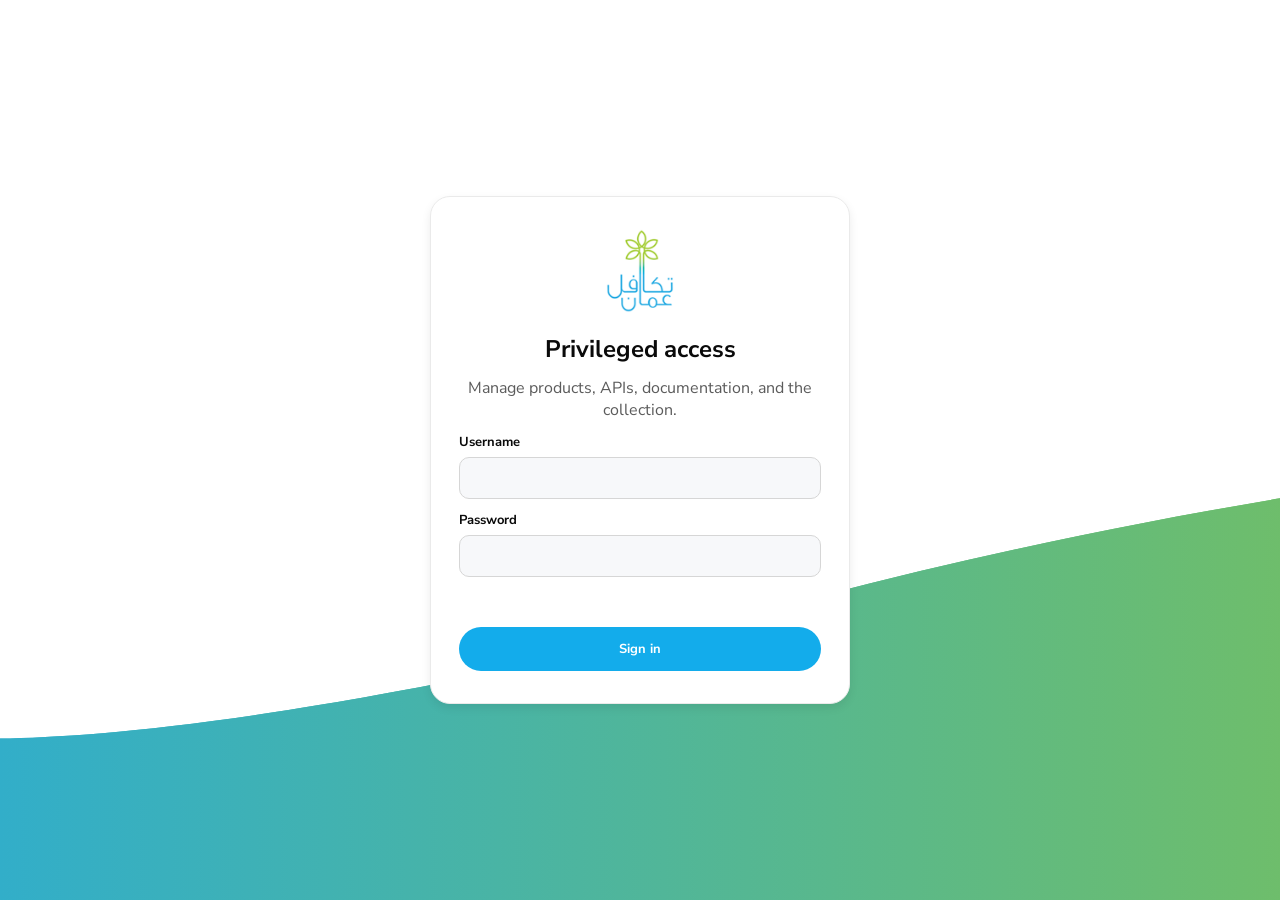
==== admin.html @ 33947001 "update" ====
<!DOCTYPE html>
<html lang="en">
<head>
    <meta charset="UTF-8">
    <meta name="viewport" content="width=device-width, initial-scale=1.0">
    <title>Takaful Oman — API Admin</title>
    <link rel="icon" href="images/favicon.ico" type="image/x-icon">
    <link rel="shortcut icon" href="images/favicon.ico" type="image/x-icon">
    <link rel="stylesheet" href="styles.css?v=mobile-nav">
    <link rel="stylesheet" href="admin.css?v=mobile-nav">
    <link rel="preconnect" href="https://fonts.googleapis.com">
    <link rel="preconnect" href="https://fonts.gstatic.com" crossorigin>
    <link href="https://fonts.googleapis.com/css2?family=JetBrains+Mono:wght@400;500&family=Nunito+Sans:wght@400;500;600;700;800&display=swap" rel="stylesheet">
</head>
<body>
    <div class="loader-overlay" id="loaderOverlay">
        <div class="loader-cover">
            <div class="loader">
                <img src="images/loader.png" alt="Takaful Oman">
            </div>
        </div>
    </div>

    <div class="wave-bg" aria-hidden="true"></div>

    <div id="loginView" class="login-wrap hidden">
        <form class="login-card" id="loginForm">
            <img src="images/takaful-logo.png" alt="Takaful Oman" class="login-logo">
            <h1>Privileged access</h1>
            <p>Manage products, APIs, documentation, and the collection.</p>
            <label>Username<input type="text" id="loginUser" autocomplete="username" required></label>
            <label>Password<input type="password" id="loginPass" autocomplete="current-password" required></label>
            <p class="form-error" id="loginError"></p>
            <button class="primary-btn" type="submit">Sign in</button>
        </form>
    </div>

    <div id="adminApp" class="app hidden">
        <div class="shell" id="adminShell">
            <aside class="sidebar" id="adminSidebar">
                <div class="sidebar-top">
                    <button class="sidebar-toggle" id="sidebarToggle" type="button" title="Collapse sidebar" aria-label="Collapse sidebar" aria-expanded="true">
                        <svg width="20" height="20" viewBox="0 0 20 20" fill="none" aria-hidden="true">
                            <path d="M3 5h14M3 10h14M3 15h14" stroke="currentColor" stroke-width="1.6" stroke-linecap="round"/>
                        </svg>
                    </button>
                    <a class="admin-brand" href="index.html" title="Open playground">
                        <img src="images/takaful-logo.png" alt="Takaful Oman" class="brand-logo">
                    </a>
                </div>
                <nav class="sidebar-nav" id="adminTree"></nav>
            </aside>
            <div class="admin-main">
                <header class="topbar">
                    <button class="icon-btn menu-toggle" id="menuToggle" type="button" aria-label="Open navigation" aria-expanded="false">
                        <svg width="20" height="20" viewBox="0 0 20 20" fill="none" aria-hidden="true">
                            <path d="M3 5h14M3 10h14M3 15h14" stroke="currentColor" stroke-width="1.6" stroke-linecap="round"/>
                        </svg>
                    </button>
                    <nav class="admin-tabs" id="adminTabs">
                        <button class="tab-btn active" data-view="products" type="button">Products &amp; services</button>
                        <button class="tab-btn" data-view="collection" type="button">Collections</button>
                    </nav>
                    <div class="topbar-actions">
                        <button class="ghost-btn" id="adminEnvBtn" type="button" title="Environment variables">
                            Environment
                            <span class="env-dot" id="adminEnvDot"></span>
                        </button>
                        <button class="profile-btn" id="hostSettingsBtn" type="button" title="Host settings">
                            <svg viewBox="0 0 24 24" fill="none" aria-hidden="true">
                                <circle cx="12" cy="12" r="3" stroke="currentColor" stroke-width="1.7"/>
                                <path d="M12 4.5v2.2M12 17.3v2.2M4.9 7.1l1.6 1.6M17.5 15.3l1.6 1.6M3.5 12h2.2M18.3 12h2.2M4.9 16.9l1.6-1.6M17.5 8.7l1.6-1.6" stroke="currentColor" stroke-width="1.7" stroke-linecap="round"/>
                            </svg>
                        </button>
                        <div class="profile-wrap">
                            <button class="profile-btn" id="profileBtn" type="button" title="Account" aria-haspopup="true" aria-expanded="false">
                                <svg viewBox="0 0 24 24" fill="none" aria-hidden="true">
                                    <circle cx="12" cy="8" r="3.2" stroke="currentColor" stroke-width="1.7"/>
                                    <path d="M5.2 19c.9-3.4 3.6-5.2 6.8-5.2s5.9 1.8 6.8 5.2" stroke="currentColor" stroke-width="1.7" stroke-linecap="round"/>
                                </svg>
                            </button>
                            <div class="profile-menu hidden" id="profileMenu">
                                <button type="button" id="changePasswordBtn">Change password</button>
                                <button type="button" id="logoutBtn">Sign out</button>
                            </div>
                        </div>
                    </div>
                </header>
                <main class="workspace" id="workspace"></main>
            </div>
            <div class="sidebar-backdrop" id="adminSidebarBackdrop"></div>
        </div>
    </div>

    <aside class="drawer" id="adminEnvDrawer" aria-hidden="true">
        <div class="drawer-panel">
            <div class="drawer-head drawer-head-close">
                <h2>Environment</h2>
                <button class="icon-btn" id="closeAdminEnvBtn" type="button" aria-label="Close environment">
                    <svg width="18" height="18" viewBox="0 0 18 18" fill="none"><path d="M5 5l8 8M13 5l-8 8" stroke="currentColor" stroke-width="1.6" stroke-linecap="round"/></svg>
                </button>
            </div>
            <div class="drawer-body" id="adminEnvBody"></div>
            <div class="drawer-foot">
                <button class="ghost-btn" id="addAdminEnvBtn" type="button">Add variable</button>
                <button class="primary-btn" id="saveAdminEnvBtn" type="button">Save environment</button>
            </div>
        </div>
    </aside>

    <aside class="drawer" id="hostSettingsDrawer" aria-hidden="true">
        <div class="drawer-panel">
            <div class="drawer-head">
                <div>
                    <h2>Host settings</h2>
                    <p>Main hosts show IP and latency on Overview. Related hosts appear as small name-and-status cards. You can add or remove either.</p>
                </div>
                <button class="icon-btn" id="closeHostSettingsBtn" type="button" aria-label="Close host settings">
                    <svg width="18" height="18" viewBox="0 0 18 18" fill="none"><path d="M5 5l8 8M13 5l-8 8" stroke="currentColor" stroke-width="1.6" stroke-linecap="round"/></svg>
                </button>
            </div>
            <div class="drawer-body" id="hostSettingsBody"></div>
            <div class="drawer-foot">
                <button class="ghost-btn" id="addHostBtn" type="button">Add host</button>
                <button class="ghost-btn" id="addRelatedHostBtn" type="button">Add related host</button>
                <button class="primary-btn" id="saveHostsBtn" type="button">Save hosts</button>
            </div>
        </div>
    </aside>

    <div class="tree-menu-portal hidden" id="treeMenuPortal">
        <button type="button" data-portal-rename>Rename</button>
        <button type="button" class="danger" data-portal-delete>Delete</button>
    </div>

    <div class="confirm-modal hidden" id="confirmModal">
        <div class="confirm-panel">
            <p id="confirmMessage"></p>
            <div class="toolbar">
                <button class="ghost-btn" id="confirmCancel" type="button">Cancel</button>
                <button class="primary-btn" id="confirmOk" type="button">Confirm</button>
            </div>
        </div>
    </div>

    <div class="confirm-modal hidden" id="passwordModal">
        <div class="confirm-panel password-panel">
            <h2>Change password</h2>
            <label>Current password<input id="currentPassword" type="password" autocomplete="current-password"></label>
            <label>New password<input id="newPassword" type="password" autocomplete="new-password"></label>
            <label>Confirm new password<input id="confirmPassword" type="password" autocomplete="new-password"></label>
            <p class="form-error" id="passwordError"></p>
            <div class="toolbar">
                <button class="ghost-btn" id="passwordCancel" type="button">Cancel</button>
                <button class="primary-btn" id="passwordSave" type="button">Save password</button>
            </div>
        </div>
    </div>

    <div class="env-var-pop hidden" id="envVarPopover">
        <div class="env-var-pop-row">
            <input id="envVarPopValue" type="text" autocomplete="off" aria-label="Environment value">
            <button class="primary-btn small" id="envVarPopSave" type="button">Save</button>
        </div>
    </div>

    <script src="handlebars.min.js"></script>
    <script src="json-viewer.js"></script>
    <script src="admin.js?v=mobile-nav"></script>
</body>
</html>
---- styles.css ----
:root {
    --white: #fff;
    --black: #000;
    --color-100: #13aceb;
    --color-200: #8fc637;
    --cyan: #32afc8;
    --teal: #4cb5a1;
    --ink: #0a0a0a;
    --muted: #5b5b5b;
    --line: #eaeaea;
    --line-strong: #d6d6d6;
    --paper: #ffffff;
    --canvas: #f7f8fa;
    --sidebar-bg: #ffffff;
    --get: #13aceb;
    --post: #8fc637;
    --put: #12a4e0;
    --patch: #4cb5a1;
    --delete: #dc3545;
    --ok: #68bb16;
    --danger: #dc3545;
    --sidebar: 320px;
    --topbar: 76px;
    --shadow: 0 4px 10px rgba(0, 0, 0, 0.08);
    --radius: 16px;
    --font: "Nunito Sans", "Neo Sans Pro", system-ui, sans-serif;
    --mono: "JetBrains Mono", ui-monospace, monospace;
}

* { box-sizing: border-box; margin: 0; padding: 0; }

html, body { height: 100%; }

body {
    font-family: var(--font);
    background: #fff;
    color: var(--ink);
    overflow: hidden;
}

button, input, textarea, select { font-family: inherit; }

.wave-bg {
    position: fixed;
    left: 0;
    right: 0;
    bottom: -25px;
    height: 500px;
    background-image: url("images/wave-bg.svg"), url("images/wave-bg.svg");
    background-size: 3966px;
    background-repeat: repeat-x;
    animation: waveSlide 20s linear infinite;
    z-index: 0;
    pointer-events: none;
}

@keyframes waveSlide {
    from { background-position: 3966px bottom; }
    to { background-position: 0 bottom; }
}

@media (prefers-reduced-motion: reduce) {
    .wave-bg { animation: none; }
}

.app {
    position: relative;
    z-index: 1;
    height: 100%;
    display: flex;
    flex-direction: column;
    background: transparent;
}

/* Loader — matches takafuloman.om */
.loader-overlay {
    display: flex;
    justify-content: center;
    align-items: center;
    position: fixed;
    inset: 0;
    width: 100%;
    height: 100%;
    background: var(--white);
    z-index: 9999;
    opacity: 1;
    visibility: visible;
    transition: opacity 0.28s ease, visibility 0.28s ease;
}

.loader-overlay.is-hidden,
.workspace-loader.is-hidden {
    opacity: 0;
    visibility: hidden;
    pointer-events: none;
}

.loader-cover {
    display: flex;
    flex-direction: column;
    align-items: center;
    gap: 12px;
}

.loader {
    position: relative;
    width: 85px;
}

.loader img {
    width: 100%;
    height: auto;
    display: block;
    animation: logoPulse 1.15s ease-in-out infinite;
}

@keyframes logoPulse {
    0%, 100% { transform: scale(1); opacity: 1; }
    50% { transform: scale(1.08); opacity: 0.82; }
}

.workspace-shell {
    position: relative;
    flex: 1;
    min-height: 0;
    display: flex;
    flex-direction: column;
}

.workspace-loader {
    position: absolute;
    inset: 0;
    z-index: 8;
    display: flex;
    justify-content: center;
    align-items: center;
    background: var(--white);
    opacity: 1;
    visibility: visible;
    transition: opacity 0.28s ease, visibility 0.28s ease;
}

/* Top bar — white navbar like the public site */
.topbar {
    height: var(--topbar);
    background: var(--white);
    color: var(--ink);
    display: flex;
    align-items: center;
    gap: 12px;
    padding: 0.5rem 24px;
    flex-shrink: 0;
    z-index: 20;
    box-shadow: var(--shadow);
}

.brand {
    display: flex;
    align-items: center;
    gap: 12px;
    min-width: 210px;
    text-decoration: none;
    color: inherit;
}

.brand-logo {
    height: 58px;
    width: auto;
    object-fit: contain;
}

.brand-copy {
    display: flex;
    flex-direction: column;
    line-height: 1.15;
}

.brand-copy strong {
    font-size: 15px;
    font-weight: 800;
    color: var(--ink);
}

.brand-copy span {
    font-size: 11px;
    color: var(--color-100);
    letter-spacing: 0.06em;
    text-transform: uppercase;
    font-weight: 700;
}

.topbar-search {
    flex: 1;
    max-width: 520px;
    position: relative;
}

.topbar-search svg {
    position: absolute;
    left: 14px;
    top: 50%;
    transform: translateY(-50%);
    color: var(--muted);
    pointer-events: none;
}

.topbar-search input {
    width: 100%;
    height: 42px;
    border: 1px solid var(--line-strong);
    background: var(--canvas);
    color: var(--ink);
    border-radius: 50px;
    padding: 0 16px 0 40px;
    font-size: 14px;
    outline: none;
}

.topbar-search input::placeholder { color: #848484; }

.topbar-search input:focus {
    border-color: var(--color-100);
    background: var(--white);
    box-shadow: 0 0 0 3px rgba(19, 172, 235, 0.16);
}

.topbar-actions {
    display: flex;
    align-items: center;
    gap: 8px;
    margin-left: auto;
}

.admin-tabs {
    flex: 1;
    display: flex;
    justify-content: center;
    gap: 6px;
    background: var(--canvas);
    padding: 4px;
    border-radius: 50px;
    max-width: 720px;
    margin: 0 auto;
    overflow-x: auto;
}

.admin-tabs .tab-btn,
.admin-tabs .tab-btn {
    height: 36px;
    padding: 0 16px;
    white-space: nowrap;
    border: 0;
}

.admin-tabs .tab-btn.active,
.admin-tabs .tab-btn.active {
    background: var(--white);
    color: var(--ink);
    box-shadow: var(--shadow);
}

.shell.no-tree .sidebar { display: none; }

.menu-toggle { display: none; }

.icon-btn {
    background: transparent;
    border: 0;
    color: inherit;
    width: 36px;
    height: 36px;
    border-radius: 50%;
    cursor: pointer;
    display: inline-flex;
    align-items: center;
    justify-content: center;
}

.icon-btn:hover { background: var(--line); }

.ghost-btn, .primary-btn, .send-btn, .try-chip, .tab-btn { cursor: pointer; }

.ghost-btn {
    display: inline-flex;
    align-items: center;
    gap: 8px;
    height: 40px;
    padding: 0 18px;
    border-radius: 50px;
    border: 1px solid var(--ink);
    background: var(--white);
    color: var(--ink);
    font-size: 13px;
    font-weight: 700;
}

.ghost-btn:hover {
    background: var(--ink);
    color: var(--white);
}

.ghost-btn.small,
.primary-btn.small {
    height: 32px;
    padding: 0 10px;
    font-size: 12px;
}

.env-dot {
    width: 8px;
    height: 8px;
    border-radius: 50%;
    background: #c1c1c1;
}

.env-dot.ready { background: var(--color-200); box-shadow: 0 0 0 3px rgba(143, 198, 55, 0.25); }

.primary-btn, .send-btn, .try-chip {
    height: 40px;
    padding: 0 18px;
    border: 0;
    border-radius: 50px;
    background: var(--color-100);
    color: var(--white);
    font-weight: 700;
    font-size: 13px;
}

.primary-btn:hover, .send-btn:hover, .try-chip:hover { background: var(--color-200); }

.primary-btn:disabled, .send-btn:disabled {
    opacity: 0.55;
    cursor: not-allowed;
}

/* Shell */
.shell {
    flex: 1;
    display: flex;
    min-height: 0;
}

.sidebar {
    width: var(--sidebar);
    background: var(--sidebar-bg);
    color: var(--ink);
    overflow: hidden;
    flex-shrink: 0;
    border-right: 1px solid var(--line);
    display: flex;
    flex-direction: column;
    position: relative;
    z-index: 1;
    transition: width 0.2s ease;
}

.sidebar-top {
    position: relative;
    display: flex;
    flex-direction: column;
    align-items: stretch;
    flex-shrink: 0;
}

.sidebar-toggle {
    position: absolute;
    top: 10px;
    right: 8px;
    z-index: 3;
    display: inline-flex;
    align-items: center;
    justify-content: center;
    width: 36px;
    height: 36px;
    margin: 0;
    padding: 0;
    border: 0;
    border-radius: 10px;
    background: transparent;
    color: var(--ink);
    cursor: pointer;
}

.sidebar-toggle:hover {
    background: rgba(19, 172, 235, 0.1);
    color: var(--color-100);
}

.play-brand {
    display: flex;
    align-items: center;
    justify-content: center;
    flex-shrink: 0;
    width: 100%;
    min-width: 0;
    padding: 18px 24px 12px;
    text-decoration: none;
}

.play-brand .brand-logo {
    height: auto;
    width: min(196px, 78%);
    max-height: 88px;
    object-fit: contain;
}

.play-main {
    flex: 1;
    min-width: 0;
    display: flex;
    flex-direction: column;
    min-height: 0;
    position: relative;
    z-index: 2;
}

#playShell.sidebar-collapsed .sidebar {
    width: 56px;
    overflow: hidden;
}

#playShell.sidebar-collapsed .play-brand,
#playShell.sidebar-collapsed .sidebar-nav {
    display: none;
}

#playShell.sidebar-collapsed .sidebar-toggle {
    position: static;
    margin: 12px auto;
}

.sidebar-nav {
    flex: 1;
    min-height: 0;
    overflow: auto;
    padding: 8px 8px 24px;
}

.nav-home {
    width: 100%;
    display: flex;
    align-items: center;
    gap: 10px;
    background: transparent;
    border: 0;
    color: var(--color-100);
    font-weight: 800;
    font-size: 14px;
    padding: 10px 12px;
    border-radius: 12px;
    cursor: pointer;
    margin-bottom: 8px;
}

.nav-home:hover, .nav-home.active {
    background: rgba(19, 172, 235, 0.1);
    color: var(--color-100);
}

.nav-label {
    font-size: 11px;
    letter-spacing: 0.12em;
    text-transform: uppercase;
    color: #848484;
    padding: 10px 12px 6px;
    font-weight: 700;
}

.nav-folder { margin-bottom: 2px; }

.nav-folder-head {
    display: flex;
    align-items: center;
    gap: 6px;
    min-width: 0;
    padding: 8px 6px 8px 2px;
    border-radius: 10px;
    cursor: pointer;
    font-size: 13px;
    font-weight: 650;
    color: var(--ink);
    user-select: none;
}

.nav-folder-head:hover { background: var(--canvas); }

.nav-folder-head .chevron {
    width: 12px;
    height: 12px;
    color: var(--muted);
    transition: transform 0.15s;
    flex-shrink: 0;
}

.nav-folder-head.open .chevron { transform: rotate(90deg); }

button.nav-folder-head {
    width: 100%;
    border: 0;
    background: transparent;
    font: inherit;
    color: inherit;
}

.nav-folder-head span {
    min-width: 0;
    overflow: hidden;
    text-overflow: ellipsis;
    white-space: nowrap;
}

.tree-folder-glyph {
    width: 16px;
    height: 16px;
    flex-shrink: 0;
    color: var(--color-100);
}

.nav-endpoint.is-unlinked {
    opacity: 0.55;
    cursor: default;
}

.catalog-tree {
    background: var(--paper);
    border: 1px solid var(--line);
    border-radius: var(--radius);
    overflow: hidden;
    box-shadow: var(--shadow);
    margin-bottom: 28px;
}

.catalog-folder-head {
    display: flex;
    align-items: center;
    gap: 8px;
    padding: 10px 12px;
    font-size: 13px;
    font-weight: 700;
    background: var(--canvas);
    border-bottom: 1px solid var(--line);
}

.catalog-folder-head .tree-folder-glyph { color: var(--color-100); }
.seq-chip {
    display: inline-flex;
    align-items: center;
    justify-content: center;
    min-width: 18px;
    height: 18px;
    padding: 0 4px;
    border-radius: 999px;
    background: rgba(19, 172, 235, 0.14);
    color: #0b7eae;
    font-size: 10px;
    font-weight: 800;
    line-height: 1;
    flex-shrink: 0;
}
.catalog-request .name {
    display: flex;
    align-items: center;
    gap: 6px;
    min-width: 0;
    font-weight: 700;
    font-size: 13px;
}

.catalog-request {
    display: grid;
    grid-template-columns: 64px 1fr 1.4fr auto;
    gap: 10px;
    align-items: center;
    padding: 10px 12px;
    border-bottom: 1px solid var(--line);
    cursor: pointer;
}

.catalog-request:hover { background: rgba(19, 172, 235, 0.06); }
.catalog-request.is-unlinked { cursor: default; opacity: 0.7; }
.catalog-request .path { font-size: 12px; color: var(--muted); font-family: var(--mono); }

.nav-folder-children { display: none; padding-left: 0; }
.nav-folder.open > .nav-folder-children { display: block; }

.nav-endpoint {
    display: flex;
    align-items: center;
    gap: 6px;
    width: 100%;
    min-width: 0;
    border: 0;
    background: transparent;
    padding: 7px 6px 7px 2px;
    border-radius: 10px;
    color: #474747;
    text-decoration: none;
    font-size: 12.5px;
    cursor: pointer;
    text-align: left;
}

.nav-endpoint > span:not(.method) {
    min-width: 0;
    overflow: hidden;
    text-overflow: ellipsis;
    white-space: nowrap;
}

.nav-endpoint:hover { background: var(--canvas); color: var(--ink); }

.nav-endpoint.active {
    background: rgba(143, 198, 55, 0.14);
    color: var(--ink);
    box-shadow: inset 3px 0 0 var(--color-200);
}

.method {
    font-size: 10px;
    font-weight: 800;
    letter-spacing: 0.04em;
    min-width: 52px;
    text-align: center;
    border-radius: 999px;
    padding: 3px 8px;
    flex-shrink: 0;
    font-family: var(--mono);
    text-transform: uppercase;
    background: transparent;
    border: 1px solid currentColor;
}

.method.get,
.send-preview-method.method-get { color: #2d8a3e; }
.method.post,
.send-preview-method.method-post { color: #e09212; }
.method.put,
.send-preview-method.method-put { color: #1557c4; }
.method.patch,
.send-preview-method.method-patch { color: #8d2f99; }
.method.delete,
.send-preview-method.method-delete { color: #c43622; }
.method.head,
.method.options,
.send-preview-method.method-head,
.send-preview-method.method-options { color: #6e6e6e; }
.method.unknown { color: #6e6e6e; }

.workspace {
    flex: 1;
    overflow: auto;
    padding: 28px 32px 48px;
    background: transparent;
    min-height: 0;
}

.hero {
    display: flex;
    justify-content: space-between;
    align-items: flex-end;
    gap: 24px;
    margin-bottom: 28px;
}

.hero h1 {
    font-size: 32px;
    letter-spacing: -0.03em;
    margin-bottom: 8px;
}

.hero p { color: var(--muted); max-width: 560px; line-height: 1.55; }
.hero a { color: var(--color-100); font-weight: 700; }

.stats { display: flex; gap: 18px; }

.stat {
    background: var(--paper);
    border: 1px solid var(--line);
    border-radius: 12px;
    padding: 12px 16px;
    min-width: 92px;
    box-shadow: var(--shadow);
}

.stat b { display: block; font-size: 22px; color: var(--color-100); }
.stat span { font-size: 11px; color: var(--muted); text-transform: uppercase; letter-spacing: 0.06em; font-weight: 700; }

.folder-grid {
    display: grid;
    grid-template-columns: repeat(auto-fill, minmax(220px, 1fr));
    gap: 14px;
    margin-bottom: 28px;
}

.folder-card {
    background: var(--paper);
    border: 1px solid var(--line);
    border-radius: var(--radius);
    padding: 18px;
    cursor: pointer;
    text-align: left;
    box-shadow: var(--shadow);
    transition: transform 0.15s, border-color 0.15s;
    width: 100%;
    font: inherit;
    color: inherit;
}

.auth-card {
    display: flex;
    align-items: center;
    gap: 14px;
    margin-bottom: 22px;
    max-width: 100%;
}

.auth-card h3 { margin: 0 0 4px; }
.auth-card p { margin: 0; }

.product-subs {
    display: flex;
    flex-wrap: wrap;
    gap: 8px;
    margin-top: 12px;
}

.product-sub {
    border: 1px solid var(--line-strong);
    background: var(--canvas);
    color: var(--ink);
    border-radius: 50px;
    padding: 6px 12px;
    font-size: 12px;
    font-weight: 700;
    cursor: pointer;
}

.product-sub:hover,
.product-sub.active {
    border-color: var(--color-100);
    color: var(--color-100);
    background: rgba(19, 172, 235, 0.08);
}

.folder-card:hover {
    transform: translateY(-2px);
    border-color: var(--color-200);
}

.folder-card.active { border-color: var(--color-100); }

.folder-card h3 { font-size: 15px; margin: 10px 0 6px; }
.folder-card p { font-size: 12px; color: var(--muted); }
.folder-card .try-chip { margin-top: 10px; }

.auth-card .try-chip { margin-left: auto; margin-top: 0; }

.folder-icon {
    width: 36px;
    height: 36px;
    border-radius: 10px;
    background: linear-gradient(135deg, rgba(19, 172, 235, 0.16), rgba(143, 198, 55, 0.18));
    color: var(--color-100);
    display: flex;
    align-items: center;
    justify-content: center;
}

.catalog-head {
    display: flex;
    align-items: center;
    justify-content: space-between;
    margin-bottom: 12px;
}

.catalog-head h2 { font-size: 16px; }

.endpoint-table {
    background: var(--paper);
    border: 1px solid var(--line);
    border-radius: var(--radius);
    overflow: hidden;
    box-shadow: var(--shadow);
}

.endpoint-row {
    display: grid;
    grid-template-columns: 72px 1fr minmax(180px, 1.4fr) 88px;
    gap: 12px;
    align-items: center;
    padding: 12px 16px;
    border-bottom: 1px solid var(--line);
    cursor: pointer;
}

.endpoint-row:last-child { border-bottom: 0; }
.endpoint-row:hover { background: #f3fbfe; }

.product-flow {
    background: var(--paper);
    border: 1px solid var(--line);
    border-radius: var(--radius);
    overflow: hidden;
    box-shadow: var(--shadow);
}

.flow-row {
    display: grid;
    grid-template-columns: 48px 1fr minmax(180px, 1.6fr) 88px;
    gap: 12px;
    align-items: center;
    padding: 14px 16px;
    border-bottom: 1px solid var(--line);
    cursor: pointer;
}

.flow-row:last-child { border-bottom: 0; }
.flow-row:hover { background: #f3fbfe; }
.flow-row.is-unlinked { cursor: default; opacity: 0.7; }

.flow-row .flow-num {
    width: 32px;
    height: 32px;
    border-radius: 50%;
    background: rgba(19, 172, 235, 0.14);
    color: #0b7eae;
    display: flex;
    align-items: center;
    justify-content: center;
    font-weight: 800;
}

.flow-row .name { font-weight: 700; font-size: 14px; }
.flow-row .path {
    font-family: var(--mono);
    font-size: 12px;
    color: var(--muted);
}

.endpoint-row .name { font-weight: 700; font-size: 13.5px; }
.endpoint-row .path {
    font-family: var(--mono);
    font-size: 12px;
    color: var(--muted);
    overflow: hidden;
    text-overflow: ellipsis;
    white-space: nowrap;
}

.try-chip { height: 32px; padding: 0 14px; }

.group-label {
    padding: 10px 16px;
    background: linear-gradient(90deg, rgba(19, 172, 235, 0.08), rgba(143, 198, 55, 0.08));
    font-size: 11px;
    font-weight: 800;
    letter-spacing: 0.08em;
    text-transform: uppercase;
    color: var(--ink);
    border-bottom: 1px solid var(--line);
}

.pill-get, .pill-post, .pill-put, .pill-patch, .pill-delete {
    display: inline-flex;
    align-items: center;
    justify-content: center;
    min-width: 52px;
    height: 24px;
    border-radius: 50px;
    font-size: 11px;
    font-weight: 800;
}

.pill-get { background: rgba(45, 138, 62, 0.14); color: #2d8a3e; }
.pill-post { background: rgba(224, 146, 18, 0.16); color: #e09212; }
.pill-put { background: rgba(21, 87, 196, 0.14); color: #1557c4; }
.pill-patch { background: rgba(141, 47, 153, 0.14); color: #8d2f99; }
.pill-delete { background: rgba(196, 54, 34, 0.14); color: #c43622; }
.pill-head,
.pill-options { background: rgba(110, 110, 110, 0.14); color: #6e6e6e; }

.empty-state {
    text-align: center;
    padding: 60px 20px;
    color: var(--muted);
}

.crumb {
    display: flex;
    flex-wrap: wrap;
    gap: 6px;
    align-items: center;
    font-size: 12px;
    color: var(--muted);
    margin-bottom: 12px;
}

.crumb button {
    background: none;
    border: 0;
    color: var(--color-100);
    cursor: pointer;
    font-weight: 700;
}

.endpoint-title {
    display: flex;
    align-items: flex-start;
    justify-content: space-between;
    gap: 16px;
    margin-bottom: 18px;
}

.endpoint-title h1 { font-size: 26px; letter-spacing: -0.03em; }

.view-tabs {
    display: flex;
    gap: 6px;
    background: var(--line);
    padding: 4px;
    border-radius: 50px;
}

.tab-btn {
    border: 0;
    background: transparent;
    height: 34px;
    padding: 0 14px;
    border-radius: 50px;
    font-weight: 800;
    font-size: 13px;
    color: var(--muted);
}

.tab-btn.active { background: var(--white); color: var(--ink); box-shadow: var(--shadow); }

.request-bar {
    display: flex;
    gap: 8px;
    background: var(--paper);
    border: 1px solid var(--line);
    border-radius: 50px;
    padding: 8px;
    align-items: center;
    margin-bottom: 16px;
    box-shadow: var(--shadow);
}

.method-select {
    height: 42px;
    border: 0;
    background: var(--canvas);
    border-radius: 50px;
    font-weight: 800;
    font-size: 12px;
    padding: 0 12px;
    color: var(--ink);
}

.url-input {
    flex: 1;
    height: 42px;
    border: 0;
    background: transparent;
    font-family: var(--mono);
    font-size: 13px;
    outline: none;
    color: var(--ink);
}

.send-btn { height: 42px; padding: 0 22px; }
.send-btn:disabled { cursor: wait; }

.request-wrap { position: relative; margin-bottom: 16px; }
.request-wrap .request-bar { margin-bottom: 0; }
.eye-btn {
    display: inline-flex;
    align-items: center;
    justify-content: center;
    width: 42px;
    height: 42px;
    padding: 0;
    border: 0;
    border-radius: 50px;
    background: var(--canvas);
    color: var(--ink);
    cursor: pointer;
    flex-shrink: 0;
}
.eye-btn:hover { color: var(--color-100); }
.send-preview {
    position: absolute;
    z-index: 30;
    top: calc(100% + 8px);
    right: 8px;
    width: min(520px, calc(100% - 16px));
}
.send-preview-card {
    background: #1a1a1a;
    border: 1px solid #3c3c3c;
    border-radius: 12px;
    box-shadow: 0 12px 32px rgba(0, 0, 0, 0.28);
    overflow: hidden;
}
.send-preview-head {
    display: flex;
    align-items: center;
    justify-content: space-between;
    gap: 8px;
    padding: 10px 12px;
    border-bottom: 1px solid #3c3c3c;
    color: #ededed;
}
.send-preview-method {
    font-size: 20px;
    font-weight: 800;
    letter-spacing: 0.06em;
    line-height: 1.1;
    text-transform: uppercase;
}
.send-preview-actions {
    display: flex;
    align-items: center;
    gap: 4px;
}
.send-preview-actions .linkish {
    color: #cfcfcf;
    font-size: 13px;
    background: transparent;
    border: 0;
    cursor: pointer;
    font-weight: 700;
}
.send-preview-actions .linkish:hover { color: #ff6c37; }
.send-preview-card pre {
    margin: 0;
    padding: 12px 14px;
    max-height: 320px;
    overflow: auto;
    font-family: var(--mono);
    font-size: 12px;
    line-height: 1.5;
    color: #d4d4d4;
    white-space: pre-wrap;
    word-break: break-all;
}
.visualizer-frame {
    width: 100%;
    min-height: 280px;
    border: 0;
    background: #2b2b2b;
}

.hidden { display: none !important; }

.workspace:has(.postman-editor) {
    overflow: auto;
    padding-bottom: 32px;
}
.workspace:has(.postman-editor) .crumb,
.workspace:has(.postman-editor) .endpoint-title,
.workspace:has(.postman-editor) .notice {
    flex-shrink: 0;
}

.postman-editor {
    --pm-bg: #212121;
    --pm-panel: #262626;
    --pm-line: #3c3c3c;
    --pm-text: #ededed;
    --pm-muted: #9a9a9a;
    --pm-split: 0.55;
    padding: 0;
    overflow: visible;
    display: flex;
    flex-direction: column;
    height: auto;
    background: var(--pm-bg);
    color: var(--pm-text);
    border: 1px solid var(--pm-line);
    border-radius: 12px;
    box-shadow: var(--shadow);
    font-family: var(--font);
}
.postman-editor .pm-request {
    flex: 0 0 auto;
    min-height: 180px;
    overflow: visible;
    display: flex;
    flex-direction: column;
    position: relative;
}
.postman-editor .pm-splitter {
    flex: 0 0 8px;
    cursor: row-resize;
    background: #2b2b2b;
    border-top: 1px solid var(--pm-line);
    border-bottom: 1px solid var(--pm-line);
    position: relative;
    z-index: 3;
}
.postman-editor .pm-splitter:hover,
.postman-editor .pm-splitter:active {
    background: #ff6c37;
}
.postman-editor .pm-request-bar {
    margin: 0;
    border-radius: 0;
    border: 0;
    border-bottom: 1px solid var(--pm-line);
    box-shadow: none;
    background: #1c1c1c;
    padding: 8px 10px;
    display: flex;
    align-items: center;
    gap: 8px;
    min-height: 52px;
}
.postman-editor .pm-request-bar .method-select {
    height: 36px;
    background: #2a2a2a;
    color: var(--pm-text);
    border: 1px solid var(--pm-line);
    border-radius: 8px;
}
.postman-editor .pm-request-bar .method-select.method-get { color: #2d8a3e; }
.postman-editor .pm-request-bar .method-select.method-post { color: #e09212; }
.postman-editor .pm-request-bar .method-select.method-put { color: #1557c4; }
.postman-editor .pm-request-bar .method-select.method-patch { color: #8d2f99; }
.postman-editor .pm-request-bar .method-select.method-delete { color: #c43622; }
.postman-editor .method-picker {
    position: relative;
    flex-shrink: 0;
    align-self: stretch;
    display: flex;
}
.postman-editor .method-picker-btn {
    height: 36px;
    min-width: 92px;
    border: 1px solid var(--pm-line);
    background: #2a2a2a;
    border-radius: 8px;
    font-weight: 800;
    font-size: 13px;
    letter-spacing: 0.04em;
    padding: 0 8px 0 14px;
    display: inline-flex;
    align-items: center;
    justify-content: space-between;
    gap: 2px;
    cursor: pointer;
}
.postman-editor .method-picker-btn:hover { background: #333; }
.postman-editor .method-chevron {
    width: 12px;
    height: 12px;
    opacity: 0.65;
}
.postman-editor .method-picker-menu {
    position: absolute;
    top: calc(100% + 8px);
    left: 0;
    z-index: 60;
    min-width: 132px;
    background: #2a2a2a;
    border: 1px solid var(--pm-line);
    border-radius: 12px;
    box-shadow: 0 14px 36px rgba(0, 0, 0, 0.45);
    padding: 6px;
}
.postman-editor .method-option {
    display: block;
    width: 100%;
    border: 0;
    background: transparent;
    text-align: left;
    padding: 8px 12px;
    border-radius: 8px;
    font-weight: 800;
    font-size: 12px;
    letter-spacing: 0.06em;
    cursor: pointer;
}
.postman-editor .method-option:hover { background: rgba(255, 108, 55, 0.12); }
.postman-editor .method-option.is-current { background: rgba(255, 108, 55, 0.16); }
.postman-editor .method-picker-btn.method-get,
.postman-editor .method-option.method-get { color: #2d8a3e; }
.postman-editor .method-picker-btn.method-post,
.postman-editor .method-option.method-post { color: #e09212; }
.postman-editor .method-picker-btn.method-put,
.postman-editor .method-option.method-put { color: #1557c4; }
.postman-editor .method-picker-btn.method-patch,
.postman-editor .method-option.method-patch { color: #8d2f99; }
.postman-editor .method-picker-btn.method-delete,
.postman-editor .method-option.method-delete { color: #c43622; }
.postman-editor .method-picker-btn.method-head,
.postman-editor .method-picker-btn.method-options,
.postman-editor .method-option.method-head,
.postman-editor .method-option.method-options { color: #9e9e9e; }
.postman-editor .pm-request-bar .url-input {
    height: 36px;
    color: transparent;
    caret-color: #fff;
}
.postman-editor .url-highlight-wrap {
    position: relative;
    flex: 1;
    min-width: 0;
    height: 36px;
}
.postman-editor .url-highlight,
.postman-editor .url-highlight-wrap .url-input {
    position: absolute;
    inset: 0;
    width: 100%;
    height: 36px;
    margin: 0;
    padding: 0 10px;
    font-family: var(--mono);
    font-size: 13px;
    line-height: 36px;
    border-radius: 8px;
    box-sizing: border-box;
}
.postman-editor .url-highlight {
    color: var(--pm-text);
    background: #2a2a2a;
    border: 1px solid var(--pm-line);
    overflow: hidden;
    white-space: nowrap;
    pointer-events: none;
}
.postman-editor .url-highlight-wrap .url-input {
    background: transparent;
    border: 1px solid transparent;
    outline: none;
}
.postman-editor .url-var,
.postman-editor .json-var,
.postman-editor .env-token { color: #ff8a4c; font-weight: inherit; }
.postman-editor .pm-request-bar .send-btn {
    height: 36px;
    padding: 0 16px;
    border: 0;
    border-radius: 8px;
    background: #ff6c37;
    color: #fff;
    font-weight: 800;
}
.postman-editor .eye-btn {
    width: 36px;
    height: 36px;
    border: 1px solid var(--pm-line);
    border-radius: 8px;
    background: #2a2a2a;
    color: var(--pm-text);
}
.postman-editor .eye-btn:hover {
    border-color: #ff6c37;
    color: #ff6c37;
}
.postman-editor .pm-tabs {
    display: flex;
    flex-wrap: wrap;
    align-items: center;
    gap: 0;
    border-bottom: 1px solid var(--pm-line);
    padding: 0 8px;
    background: #1c1c1c;
}
.postman-editor .pm-tab {
    border: 0;
    background: transparent;
    padding: 10px 12px;
    font-size: 12px;
    font-weight: 700;
    color: var(--pm-muted);
    position: relative;
    cursor: pointer;
}
.postman-editor .pm-tab.active { color: var(--pm-text); }
.postman-editor .pm-tab.active::after {
    content: '';
    position: absolute;
    left: 10px;
    right: 10px;
    bottom: 0;
    height: 2px;
    background: #ff6c37;
    border-radius: 2px 2px 0 0;
}
.postman-editor .pm-request .pm-tabs .linkish {
    margin-left: auto;
    background: transparent;
    border: 0;
    color: var(--pm-muted);
    font-weight: 700;
    cursor: pointer;
}
.postman-editor .pm-request .pm-tabs .linkish:hover { color: #ff6c37; }
.postman-editor .pm-pane {
    padding: 12px 14px 16px;
    flex: 0 0 auto;
    min-height: 180px;
    overflow: visible;
    display: flex;
    flex-direction: column;
    background: var(--pm-bg);
    color: var(--pm-text);
}
.postman-editor h4,
.postman-editor .file-meta,
.postman-editor .notice,
.postman-editor .linkish { color: var(--pm-muted); }
.postman-editor .linkish {
    background: transparent;
    border: 0;
    cursor: pointer;
    font-weight: 700;
}
.postman-editor .linkish:hover { color: #ff6c37; }
.postman-editor .pm-pane .linkish { color: var(--pm-muted); }
.postman-editor .pm-pane .linkish:hover { color: #ff6c37; }
.postman-editor .kv-table {
    background: #1a1a1a;
    border-color: var(--pm-line);
    color: var(--pm-text);
}
.postman-editor .kv-table th {
    background: #191919;
    color: var(--pm-muted);
    border-color: var(--pm-line);
}
.postman-editor .kv-table td { border-color: var(--pm-line); }
.postman-editor .kv-table input[type="text"],
.postman-editor .kv-table input[type="password"] {
    background: #1a1a1a;
    color: var(--pm-text);
    border: 1px solid transparent;
    height: 32px;
}
.postman-editor .kv-table input:focus {
    border-color: #ff6c37;
    background: #222;
}
.postman-editor .kv-remove { color: var(--pm-muted); }
.postman-editor .field-item label { color: var(--pm-muted); }
.postman-editor .field-item input,
.postman-editor .field-item textarea {
    background: #1a1a1a;
    color: var(--pm-text);
    border-color: var(--pm-line);
}
.postman-editor .field-item input:focus,
.postman-editor .field-item textarea:focus {
    border-color: #ff6c37;
    outline: none;
}
.postman-editor .body-toggle {
    background: #2a2a2a;
}
.postman-editor .subtab {
    color: var(--pm-muted);
    background: transparent;
}
.postman-editor .subtab.active {
    background: #ff6c37;
    color: #fff;
}
.postman-editor .pm-lang { color: #ff8a4c; }
.postman-editor button.pm-lang {
    border: 0;
    background: transparent;
    padding: 0;
    font: inherit;
    font-weight: 800;
    color: #ff8a4c;
    cursor: pointer;
}
.postman-editor button.pm-lang:hover { text-decoration: underline; }
.postman-editor .panel-head { border-color: var(--pm-line); }
.postman-editor .json-editor,
.postman-editor .env-json-wrap .json-editor {
    background: #1c1c1c;
    color: transparent;
    caret-color: #ededed;
}
.postman-editor .env-json-wrap {
    background: #1c1c1c;
    border-color: var(--pm-line);
}
.postman-editor .env-json-overlay {
    color: #d4d4d4;
    background: transparent;
}
.postman-editor .pm-scripts {
    display: flex;
    flex: 1;
    min-height: 220px;
    border: 1px solid var(--pm-line);
    border-radius: 10px;
    overflow: hidden;
    background: #1c1c1c;
}
.postman-editor .pm-script-nav {
    width: 148px;
    flex-shrink: 0;
    display: flex;
    flex-direction: column;
    gap: 4px;
    padding: 8px 6px;
    border-right: 1px solid var(--pm-line);
    background: #262626;
}
.postman-editor .pm-script-tab {
    display: flex;
    align-items: center;
    justify-content: space-between;
    gap: 8px;
    width: 100%;
    border: 0;
    background: transparent;
    color: var(--pm-muted);
    text-align: left;
    padding: 8px 10px;
    border-radius: 8px;
    font-size: 12px;
    font-weight: 750;
    cursor: pointer;
}
.postman-editor .pm-script-tab:hover { background: #2f2f2f; color: var(--pm-text); }
.postman-editor .pm-script-tab.active {
    background: #323232;
    color: var(--pm-text);
}
.postman-editor .pm-script-tab.active .tab-dot { background: #ff6c37; }

.tab-dot {
    display: inline-block;
    width: 6px;
    height: 6px;
    margin-left: 6px;
    border-radius: 50%;
    background: #61ca4b;
    vertical-align: middle;
}

.postman-editor .pm-body-toolbar {
    display: flex;
    flex-wrap: wrap;
    align-items: center;
    gap: 12px;
    margin-bottom: 10px;
    font-size: 12px;
    font-weight: 700;
}
.postman-editor .pm-mode {
    display: inline-flex;
    align-items: center;
    gap: 6px;
    color: var(--pm-muted);
    cursor: pointer;
}
.postman-editor .pm-mode.active { color: var(--pm-text); }
.postman-editor .pm-mode input { accent-color: #8fc637; }
.postman-editor .pm-body-toolbar .pm-lang {
    margin-left: auto;
}
.postman-editor .pm-auth {
    display: grid;
    gap: 10px;
    max-width: 420px;
}
.postman-editor .pm-auth select,
.postman-editor .pm-auth input {
    width: 100%;
    height: 38px;
    border: 1px solid var(--pm-line);
    border-radius: 8px;
    padding: 0 10px;
    background: #1a1a1a;
    color: var(--pm-text);
}
.postman-editor .status-pill {
    display: inline-flex;
    align-items: center;
    padding: 3px 8px;
    border-radius: 6px;
    font-size: 12px;
    font-weight: 800;
    color: #fff;
}
.postman-editor .status-pill.ok { background: #8fc637; }
.postman-editor .status-pill.bad { background: #d74127; }
.postman-editor .code-editor {
    display: grid;
    grid-template-columns: 44px minmax(0, 1fr);
    background: #212121;
    color: #d4d4d4;
    min-height: 220px;
    height: auto;
    max-height: none;
    overflow: visible;
    font-family: var(--mono);
    font-size: 12.5px;
    line-height: 1.55;
    border-radius: 0 0 8px 8px;
    flex: 0 0 auto;
}
.postman-editor .pm-pane .code-editor {
    flex: 0 0 auto;
    max-height: none;
    min-height: 140px;
}
.postman-editor .code-gutter {
    margin: 0;
    padding: 12px 8px;
    text-align: right;
    color: #858585;
    background: #1b1b1b;
    border-right: 1px solid #333;
    overflow: hidden;
    user-select: none;
}
.postman-editor .code-main { position: relative; min-width: 0; }
.postman-editor .code-highlight,
.postman-editor .code-main textarea {
    margin: 0;
    padding: 12px 14px;
    border: 0;
    font: inherit;
    line-height: inherit;
    white-space: pre;
    tab-size: 4;
}
.postman-editor .code-highlight {
    position: absolute;
    inset: 0;
    overflow: hidden;
    pointer-events: none;
    color: #d4d4d4;
    z-index: 2;
}
.postman-editor .code-highlight .json-var {
    pointer-events: auto;
    cursor: help;
}
.postman-editor .code-main textarea {
    position: absolute;
    inset: 0;
    width: 100%;
    height: 100%;
    background: transparent;
    color: transparent;
    caret-color: #fff;
    resize: none;
    outline: none;
    overflow: hidden;
    z-index: 1;
}
.postman-editor .json-key { color: #9cdcfe; }
.postman-editor .json-string { color: #ce9178; }
.postman-editor .json-number { color: #b5cea8; }
.postman-editor .json-bool { color: #569cd6; }
.postman-editor .json-comment { color: #9e9e9e; }
.postman-editor .code-highlight .json-comment { color: #9e9e9e; }
.postman-editor .js-comment { color: #9e9e9e; }
.postman-editor .js-string { color: #ce9178; }
.postman-editor .js-number { color: #b5cea8; }
.postman-editor .js-keyword { color: #569cd6; }
.postman-editor .js-fn { color: #dcdcaa; }
.postman-editor .js-ident { color: #9cdcfe; }
.postman-editor .code-highlight .json-var,
.postman-editor .code-highlight .js-string .json-var { color: #ff8a4c; }
.postman-editor .script-area {
    background: #1c1c1c;
    color: #ededed;
    border-color: #3c3c3c;
    caret-color: #ededed;
}
.postman-editor .env-json-overlay .json-key { color: #9cdcfe; }
.postman-editor .env-json-overlay .json-string { color: #ce9178; }
.postman-editor .env-json-overlay .json-number { color: #b5cea8; }
.postman-editor .env-json-overlay .json-bool { color: #569cd6; }
.postman-editor .env-json-overlay .json-null { color: #569cd6; }
.postman-editor .env-json-overlay .json-comment { color: #9e9e9e; }
.postman-editor .pm-script-body {
    flex: 1;
    min-width: 0;
    display: flex;
    background: #1c1c1c;
}
.postman-editor .pm-script-editor {
    flex: 1;
    min-width: 0;
    display: flex;
    flex-direction: column;
}
.postman-editor .pm-script-editor.hidden { display: none; }
.postman-editor .pm-script-editor .code-editor {
    flex: 1;
    min-height: 220px;
    border-radius: 0;
    max-height: none;
}
.postman-editor .pm-script-body .script-area,
.postman-editor textarea.script-area {
    width: 100%;
    min-height: 220px;
    border: 0;
    border-radius: 0;
    resize: none;
    padding: 14px 16px;
    font-family: var(--mono);
    font-size: 12.5px;
    line-height: 1.55;
    background: #1c1c1c;
    color: #ededed;
    caret-color: #ededed;
}
.postman-editor .pm-script-body .script-area::placeholder {
    color: #8a8a8a;
}
.postman-editor .pm-script-body .script-area:focus {
    outline: none;
    box-shadow: inset 0 0 0 1px #3c3c3c;
}
.postman-editor .pm-script-body .script-area::selection {
    background: #3c3c3c;
    color: #fff;
}
.postman-editor .pm-pane:has(.pm-scripts) { padding: 0; }
.postman-editor .pm-response {
    flex: 0 0 auto;
    min-height: 140px;
    overflow: visible;
    display: flex;
    flex-direction: column;
    background: var(--pm-bg);
}
.postman-editor .pm-response-head {
    display: flex;
    align-items: center;
    justify-content: space-between;
    gap: 12px;
    flex-wrap: wrap;
    background: #1c1c1c;
    border-bottom: 1px solid var(--pm-line);
}
.postman-editor .pm-response-head .pm-tabs {
    border-bottom: 0;
    flex: 1;
}
.postman-editor .pm-response .response-meta {
    padding-right: 14px;
    align-items: center;
    color: var(--pm-muted);
}
.postman-editor .response-placeholder {
    padding: 28px 16px;
    text-align: center;
    color: var(--pm-muted);
}
.postman-editor .response-body {
    margin: 0;
    padding: 14px 16px;
    flex: 0 0 auto;
    overflow: visible;
    background: var(--pm-bg);
    color: #d4d4d4;
    font-family: var(--mono);
    font-size: 12.5px;
    white-space: pre-wrap;
    word-break: break-word;
}
.postman-editor .visualizer-frame {
    flex: 1;
    width: 100%;
    min-height: 240px;
    border: 0;
    background: #2b2b2b;
}
.postman-editor .pm-response:has(.visualizer-frame) {
    background: #2b2b2b;
}
.postman-editor .tab-count { color: var(--pm-muted); font-weight: 700; }
.postman-editor .badge-ok { color: #8fc637; }
.postman-editor .badge-bad { color: #ff6c37; }
.pm-readonly-table { margin: 0 14px 16px; width: calc(100% - 28px); }

.json-viewer {
    display: flex;
    flex-direction: column;
    min-height: 180px;
    flex: 1;
    overflow: visible;
}
.response-filter-bar {
    display: flex;
    align-items: center;
    gap: 8px;
    flex-wrap: wrap;
    padding: 8px 12px;
    border-bottom: 1px solid var(--line, #e6e6e6);
    background: #f7f7f7;
    position: relative;
    z-index: 3;
    overflow: visible;
}
.response-search-wrap {
    position: relative;
    display: flex;
    align-items: center;
    flex: 1;
    min-width: 180px;
    height: 34px;
    border: 1px solid var(--line, #e6e6e6);
    border-radius: 8px;
    background: #fff;
}
.response-search-wrap input {
    display: block;
    border: 0;
    outline: none;
    width: 100%;
    height: 34px;
    margin: 0;
    padding: 0 12px;
    background: transparent;
    font: inherit;
    font-size: 13px;
    line-height: 34px;
    color: var(--ink, #1a1a1a);
    appearance: none;
    -webkit-appearance: none;
}
.response-suggest {
    position: absolute;
    left: 0;
    right: 0;
    top: calc(100% + 4px);
    z-index: 20;
    max-height: 220px;
    overflow: auto;
    padding: 4px 0;
    border: 1px solid var(--line, #e6e6e6);
    border-radius: 8px;
    background: #fff;
    box-shadow: 0 10px 24px rgba(0, 0, 0, 0.12);
}
.response-suggest-item {
    display: block;
    width: 100%;
    border: 0;
    background: transparent;
    padding: 7px 12px;
    text-align: left;
    font: inherit;
    font-size: 12.5px;
    line-height: 1.35;
    color: var(--ink, #1a1a1a);
    cursor: pointer;
    white-space: nowrap;
    overflow: hidden;
    text-overflow: ellipsis;
}
.response-suggest-item:hover,
.response-suggest-item.is-active {
    background: #ffd2b3;
    color: #111111;
}
.response-search-meta {
    font-size: 12px;
    font-weight: 700;
    color: var(--muted, #6b7280);
    white-space: nowrap;
}
.json-hit-btn {
    width: 28px;
    height: 28px;
    border: 1px solid var(--line, #e6e6e6);
    border-radius: 6px;
    background: #fff;
    color: var(--ink, #1a1a1a);
    cursor: pointer;
    font-size: 12px;
}
.json-hit-btn:hover { border-color: #ff6c37; color: #ff6c37; }
.json-tree {
    padding: 8px 14px 18px;
    font-family: var(--mono);
    font-size: 12.5px;
    line-height: 1.55;
    overflow: auto;
}
.json-node { position: relative; }
.json-node.is-filtered { display: none; }
.json-line {
    display: flex;
    align-items: center;
    min-height: 20px;
    word-break: break-word;
}
.json-close { padding-left: 18px; word-break: break-word; }
.json-indent {
    flex: 0 0 16px;
    width: 16px;
    margin-right: 2px;
}
.json-toggle {
    flex: 0 0 16px;
    display: inline-flex;
    align-items: center;
    justify-content: center;
    width: 16px;
    height: 16px;
    margin-right: 2px;
    border: 0;
    padding: 0;
    background: transparent;
    color: #c8c8c8;
    cursor: pointer;
    line-height: 0;
}
.json-toggle::before {
    content: "";
    width: 7px;
    height: 7px;
    border-right: 1.5px solid currentColor;
    border-bottom: 1.5px solid currentColor;
    transform: rotate(45deg) translateY(-1px);
}
.json-node.is-collapsed > .json-line > .json-toggle::before {
    transform: rotate(-45deg) translateY(-1px);
}
.json-children {
    margin-left: 12px;
    padding-left: 6px;
    border-left: 1px solid rgba(0, 0, 0, 0.08);
}
.json-node.is-collapsed > .json-children,
.json-node.is-collapsed > .json-close { display: none; }
.json-preview { display: none; color: #8a8a8a; margin-left: 6px; }
.json-node.is-collapsed > .json-line .json-preview { display: inline; }
.json-tree .json-key { color: #0451a5; }
.json-tree .json-index { color: #881391; }
.json-tree .json-string, .json-tree .json-val.json-string { color: #a31515; }
.json-tree .json-number, .json-tree .json-val.json-number { color: #098658; }
.json-tree .json-bool, .json-tree .json-null, .json-tree .json-val.json-bool, .json-tree .json-val.json-null { color: #0000ff; }
.json-tree .json-brace, .json-tree .json-comma, .json-tree .json-colon { color: #6b7280; }
.json-raw {
    margin: 0;
    padding: 12px 14px;
    white-space: pre-wrap;
    word-break: break-word;
    font-family: var(--mono);
    font-size: 12.5px;
    line-height: 1.55;
}
mark.json-hit {
    background: #ffd2b3;
    color: #111111;
    padding: 0 2px;
    border-radius: 2px;
    font-weight: 700;
}
mark.json-hit.is-current {
    background: #ff6c37;
    color: #111111;
}

.postman-editor .send-preview {
    top: 58px;
    right: 12px;
    left: auto;
    width: min(520px, calc(100% - 24px));
}
.postman-editor .send-preview-card {
    background: #1a1a1a;
    border: 1px solid var(--pm-line);
    box-shadow: 0 12px 32px rgba(0, 0, 0, 0.45);
}
.postman-editor .send-preview-head {
    color: #ededed;
    border-bottom-color: #3c3c3c;
}
.postman-editor .send-preview-actions .linkish { color: #cfcfcf; }
.postman-editor .send-preview-actions .linkish:hover { color: #ff6c37; }
.postman-editor .send-preview-card pre { color: #d4d4d4; }
.postman-editor .send-preview-head .icon-btn { color: #ededed; }

.postman-editor .json-viewer {
    background: #212121;
    color: #d4d4d4;
}
.postman-editor .response-filter-bar {
    background: #1c1c1c;
    border-bottom-color: #333;
}
.postman-editor .response-search-wrap {
    background: #2a2a2a;
    border-color: #3c3c3c;
    color: #cfcfcf;
}
.postman-editor .response-search-wrap input { color: #ededed; }
.postman-editor .response-suggest {
    background: #2a2a2a;
    border-color: #3c3c3c;
    box-shadow: 0 12px 28px rgba(0, 0, 0, 0.45);
}
.postman-editor .response-suggest-item { color: #d4d4d4; }
.postman-editor .response-suggest-item:hover,
.postman-editor .response-suggest-item.is-active {
    background: #ffd2b3;
    color: #111111;
}
.postman-editor .response-search-meta { color: #9e9e9e; }
.postman-editor .json-hit-btn {
    background: #2a2a2a;
    border-color: #3c3c3c;
    color: #d4d4d4;
}
.postman-editor .json-children { border-left-color: #333; }
.postman-editor .json-tree .json-key { color: #9cdcfe; }
.postman-editor .json-tree .json-index { color: #b8d7a3; }
.postman-editor .json-tree .json-string,
.postman-editor .json-tree .json-val.json-string { color: #ce9178; }
.postman-editor .json-tree .json-number,
.postman-editor .json-tree .json-val.json-number { color: #b5cea8; }
.postman-editor .json-tree .json-bool,
.postman-editor .json-tree .json-null,
.postman-editor .json-tree .json-val.json-bool,
.postman-editor .json-tree .json-val.json-null { color: #569cd6; }
.postman-editor .json-brace,
.postman-editor .json-comma,
.postman-editor .json-colon,
.postman-editor .json-preview { color: #9e9e9e; }
.postman-editor .json-raw { color: #d4d4d4; }
.postman-editor .json-toggle { color: #c8c8c8; }
.postman-editor mark.json-hit {
    background: #ffd2b3;
    color: #111111;
}
.postman-editor mark.json-hit.is-current {
    background: #ff6c37;
    color: #111111;
}

.url-highlight-wrap {
    position: relative;
    flex: 1;
    min-width: 0;
    height: 42px;
}
.url-highlight,
.url-highlight-wrap .url-input {
    position: absolute;
    inset: 0;
    width: 100%;
    height: 42px;
    margin: 0;
    padding: 0 10px;
    font-family: var(--mono);
    font-size: 13px;
    line-height: 42px;
    white-space: nowrap;
    overflow: hidden;
}
.url-highlight {
    pointer-events: none;
    color: var(--ink);
    background: transparent;
    z-index: 2;
}
.url-highlight .env-token,
.url-highlight .url-var {
    pointer-events: auto;
    cursor: help;
}
.url-highlight-wrap .url-input {
    background: transparent;
    color: transparent;
    caret-color: var(--ink);
    z-index: 1;
}
.env-token,
.url-var,
.json-var {
    color: #13aceb;
    font-weight: inherit;
    font-style: inherit;
    text-decoration: none;
    border-bottom: 0;
}
.env-input-wrap,
.env-json-wrap {
    position: relative;
}
.env-input-overlay,
.env-json-overlay {
    position: absolute;
    inset: 0;
    margin: 0;
    pointer-events: none;
    overflow: hidden;
    color: var(--ink);
    z-index: 2;
    font-family: var(--mono);
}
.env-input-overlay {
    padding: 0 10px;
    line-height: 38px;
    white-space: nowrap;
    font-size: 13px;
}
.env-json-overlay {
    padding: 14px;
    font-size: 12.5px;
    line-height: 1.55;
    white-space: pre-wrap;
    word-break: break-word;
}
.env-input-overlay .env-token,
.env-json-overlay .env-token {
    pointer-events: auto;
    cursor: help;
}
.env-input-wrap input,
.env-input-wrap textarea {
    position: relative;
    z-index: 1;
    color: transparent;
    caret-color: var(--ink);
    background: transparent;
}
.env-json-wrap .json-editor {
    position: relative;
    z-index: 1;
    color: transparent;
    caret-color: var(--ink);
    background: transparent;
}
.env-tip {
    position: fixed;
    z-index: 5400;
    width: min(340px, calc(100vw - 24px));
    padding: 10px;
    background: #fff;
    color: var(--ink);
    border: 1px solid var(--line);
    border-radius: 12px;
    box-shadow: 0 10px 28px rgba(15, 23, 42, 0.14);
    pointer-events: auto;
}
.env-tip-row {
    display: flex;
    align-items: center;
    gap: 8px;
}
.env-tip-row input {
    flex: 1;
    min-width: 0;
    height: 36px;
    border: 1px solid var(--line-strong);
    border-radius: 10px;
    padding: 0 10px;
    background: var(--canvas);
    font-size: 13px;
    font-weight: 650;
}
.env-tip-row .primary-btn {
    height: 36px;
    flex-shrink: 0;
}

.resolved-url {
    font-family: var(--mono);
    font-size: 11px;
    color: var(--muted);
    margin: -8px 0 16px 18px;
}

.play-grid {
    display: grid;
    grid-template-columns: 1.15fr 0.85fr;
    gap: 16px;
    align-items: start;
}

.panel {
    background: var(--paper);
    border: 1px solid var(--line);
    border-radius: var(--radius);
    box-shadow: var(--shadow);
    overflow: hidden;
}

.panel-head {
    display: flex;
    align-items: center;
    justify-content: space-between;
    padding: 12px 14px;
    border-bottom: 1px solid var(--line);
    background: #fbfbfb;
}

.panel-head h3 { font-size: 13px; font-weight: 800; }

.subtabs { display: flex; gap: 4px; flex-wrap: wrap; }

.subtab {
    border: 0;
    background: transparent;
    height: 28px;
    padding: 0 10px;
    border-radius: 50px;
    font-size: 12px;
    font-weight: 800;
    color: var(--muted);
    cursor: pointer;
}

.subtab.active { background: var(--color-100); color: var(--white); }

.kv-table { width: 100%; border-collapse: collapse; }

.kv-table th {
    text-align: left;
    font-size: 11px;
    color: var(--muted);
    font-weight: 800;
    padding: 8px 12px;
    border-bottom: 1px solid var(--line);
}

.kv-table td {
    padding: 6px 10px;
    border-bottom: 1px solid var(--line);
    vertical-align: middle;
}

.kv-table input[type="text"], .kv-table input[type="password"] {
    width: 100%;
    height: 34px;
    border: 1px solid transparent;
    background: var(--canvas);
    border-radius: 8px;
    padding: 0 10px;
    font-size: 12.5px;
    font-family: var(--mono);
}

.kv-table input:focus {
    border-color: var(--color-100);
    background: #fff;
    outline: none;
}

.kv-remove {
    color: var(--muted);
    font-size: 18px;
    line-height: 1;
}

.row-actions {
    display: flex;
    gap: 6px;
    align-items: center;
}

.linkish {
    background: none;
    border: 0;
    color: var(--color-100);
    font-weight: 800;
    font-size: 12px;
    cursor: pointer;
    padding: 10px 14px;
}

.body-toggle {
    display: flex;
    background: var(--line);
    border-radius: 50px;
    padding: 3px;
}

.pm-body-actions {
    display: flex;
    align-items: center;
    gap: 12px;
}

.pm-lang {
    border: 0;
    background: transparent;
    padding: 0;
    font: inherit;
    font-weight: 800;
    color: var(--color-100);
    cursor: pointer;
}
.pm-lang:hover { text-decoration: underline; }

.json-comment { color: #9e9e9e; }
.env-json-overlay .json-comment,
.env-json-overlay .json-comment { color: #9e9e9e; }

.json-editor {
    width: 100%;
    min-height: 280px;
    height: auto;
    overflow: hidden;
    border: 0;
    padding: 14px;
    font-family: var(--mono);
    font-size: 12.5px;
    line-height: 1.55;
    resize: none;
    background: #fff;
    color: var(--ink);
}

.docs-body {
    width: 100%;
    color: var(--ink);
    font-size: 15px;
    line-height: 1.7;
}

.field-list { padding: 8px 12px 16px; }
.field-item { margin-bottom: 10px; }

.field-item label {
    display: block;
    font-size: 11px;
    font-weight: 800;
    color: var(--muted);
    margin-bottom: 4px;
    font-family: var(--mono);
}

.field-item input, .field-item textarea {
    width: 100%;
    border: 1px solid var(--line-strong);
    background: var(--canvas);
    border-radius: 8px;
    padding: 8px 10px;
    font-size: 13px;
}

.field-item textarea { min-height: 64px; font-family: var(--mono); }

.field-item .env-input-wrap input,
.field-item .env-input-wrap textarea,
.env-json-wrap .json-editor {
    color: transparent;
    caret-color: var(--ink);
    background: transparent;
}
.field-item .env-input-overlay {
    padding: 8px 10px;
    line-height: 1.45;
    font-size: 13px;
}
.env-input-wrap-area .env-input-overlay {
    white-space: pre-wrap;
    word-break: break-word;
}

.response-meta {
    display: flex;
    gap: 12px;
    flex-wrap: wrap;
    font-size: 12px;
    font-weight: 800;
}

.badge-ok { color: var(--ok); }
.badge-bad { color: var(--danger); }

.response-body {
    margin: 0;
    padding: 14px;
    max-height: none;
    overflow: visible;
    font-family: var(--mono);
    font-size: 12px;
    line-height: 1.55;
    white-space: pre-wrap;
    word-break: break-word;
}

.response-placeholder {
    padding: 48px 20px;
    text-align: center;
    color: var(--muted);
}

.docs {
    background: var(--paper);
    border: 1px solid var(--line);
    border-radius: var(--radius);
    padding: 28px;
    box-shadow: var(--shadow);
    max-width: 860px;
}

.docs h2, .docs h3 { margin: 18px 0 8px; }
.docs p, .docs li { color: var(--muted); line-height: 1.65; }
.docs code {
    font-family: var(--mono);
    background: var(--canvas);
    padding: 1px 5px;
    border-radius: 4px;
    font-size: 12px;
}
.docs pre {
    background: #0f172a;
    color: #e8edf5;
    padding: 14px;
    border-radius: 10px;
    overflow: auto;
    font-family: var(--mono);
    font-size: 12px;
    margin: 12px 0;
}
.docs .docs-script code,
.docs-body .docs-script code,
.docs .docs-script-code {
    background: transparent !important;
    padding: 0 !important;
    border-radius: 0 !important;
    color: inherit !important;
}

.docs img {
    max-width: 100%;
    border-radius: 12px;
    margin: 12px 0;
}

.docs-script-wrap {
    position: relative;
    display: block;
    width: 100%;
    max-width: 100%;
    margin: 16px 0;
    overflow: visible;
    background: #0f172a;
    border-radius: 12px;
}

.docs-script-wrap .copy-script,
.docs-script-head .copy-script {
    position: static;
    height: 28px;
    padding: 0 10px;
    border-radius: 8px;
    border: 0;
    background: rgba(255,255,255,0.12);
    color: #fff;
    font-size: 11px;
    font-weight: 700;
    cursor: pointer;
    flex-shrink: 0;
}

.docs-script-wrap .copy-script:hover,
.docs-script-head .copy-script:hover {
    background: rgba(255,255,255,0.2);
}

.docs-script-code.is-editable {
    outline: none;
    cursor: text;
    min-height: 1.6em;
}

.docs-script-code.is-editable:focus {
    outline: 1px dashed rgba(148, 163, 184, 0.45);
    outline-offset: 4px;
}

.docs-script-lang {
    display: inline-block;
    font-size: 11px;
    font-weight: 800;
    letter-spacing: 0.04em;
    text-transform: uppercase;
    color: #94a3b8;
    margin: 0;
    background: transparent;
}

.docs-script-card {
    display: block;
    width: 100%;
    border: 1px solid #1e293b;
    border-radius: 12px;
    background: #0f172a;
    overflow: hidden;
    box-shadow: none;
    color: #e8edf5;
}

.docs-script-head {
    display: flex;
    align-items: center;
    justify-content: space-between;
    gap: 10px;
    padding: 10px 14px;
    border-bottom: 1px solid #1e293b;
    background: #111827;
    border-radius: 12px 12px 0 0;
}

.docs-endpoint-head {
    display: flex;
    align-items: center;
    gap: 10px;
    flex-wrap: wrap;
    margin: 0 0 14px;
    padding: 12px 14px;
    border: 1px solid var(--line);
    border-radius: 12px;
    background: var(--canvas);
}

.docs-endpoint-head code {
    font-family: var(--mono);
    font-size: 13px;
    color: var(--ink);
    word-break: break-all;
}

.docs-body table.docs-table,
.docs table.docs-table {
    width: 100%;
    border-collapse: collapse;
    margin: 14px 0;
    font-size: 13px;
    border: 1px solid var(--line-strong);
    border-radius: 10px;
    overflow: hidden;
}

.docs-body table.docs-table th,
.docs table.docs-table th {
    background: #f3f6f8;
    color: var(--ink);
    font-weight: 800;
    text-align: left;
    padding: 10px 12px;
    border: 1px solid var(--line-strong);
}

.docs-body table.docs-table td,
.docs table.docs-table td {
    padding: 10px 12px;
    border: 1px solid var(--line);
    vertical-align: top;
}

.docs-body table.docs-table tr:nth-child(even) td,
.docs table.docs-table tr:nth-child(even) td {
    background: #fafbfc;
}

.docs-body .docs-callout,
.docs .docs-callout {
    margin: 14px 0;
    padding: 12px 14px;
    border-left: 4px solid var(--color-100);
    border-radius: 0 10px 10px 0;
    background: rgba(11, 126, 174, 0.08);
    color: var(--ink);
}

.docs-body .docs-inline-code,
.docs .docs-inline-code {
    font-family: var(--mono);
    font-size: 0.92em;
    background: #eef2f6;
    color: #0f172a;
    border: 1px solid #d7dee6;
    border-radius: 6px;
    padding: 1px 6px;
}

.docs-script.docs-script-dark,
.docs-body pre.docs-script,
.docs pre.docs-script {
    display: block;
    width: 100%;
    background: #0f172a !important;
    color: #e8edf5 !important;
    padding: 16px 18px;
    border-radius: 0 0 12px 12px;
    overflow-x: auto;
    overflow-y: visible;
    font-family: var(--mono);
    font-size: 12.5px;
    line-height: 1.6;
    border: 0 !important;
    margin: 0;
    white-space: pre-wrap;
    word-break: break-word;
    height: auto !important;
    max-height: none !important;
    box-sizing: border-box;
}

.docs-script.docs-script-dark.is-json,
.docs-body pre.docs-script.is-json,
.docs pre.docs-script.is-json {
    white-space: pre;
    word-break: normal;
}

.docs-body .docs-script-wrap,
.docs .docs-script-wrap {
    max-width: 100%;
    overflow: visible;
    background: #0f172a;
}

.docs-script-code,
.docs-body .docs-script .code-highlight,
.docs .docs-script .code-highlight,
.docs-body .docs-script code,
.docs .docs-script code {
    position: static !important;
    display: block;
    width: 100%;
    margin: 0 !important;
    padding: 0 !important;
    border: 0 !important;
    border-radius: 0 !important;
    background: transparent !important;
    color: inherit !important;
    font: inherit;
    line-height: inherit;
    white-space: inherit;
    overflow: visible;
    height: auto !important;
    max-height: none !important;
}

.docs-body .docs-script-card *,
.docs .docs-script-card *,
.docs-body .docs-script *,
.docs .docs-script * {
    background-color: transparent;
}

.docs-body ul,
.docs-body ol,
.docs ul,
.docs ol {
    margin: 8px 0 8px 1.4em;
    padding-left: 1.1em;
}

.docs-body .js-comment,
.docs .js-comment,
.docs-body .docs-script .js-comment,
.docs .docs-script .js-comment { color: #9e9e9e; background: transparent !important; }
.docs-body .js-string,
.docs .js-string,
.docs-body .docs-script .js-string,
.docs .docs-script .js-string { color: #ce9178; background: transparent !important; }
.docs-body .js-number,
.docs .js-number,
.docs-body .docs-script .js-number,
.docs .docs-script .js-number { color: #b5cea8; background: transparent !important; }
.docs-body .js-keyword,
.docs .js-keyword,
.docs-body .docs-script .js-keyword,
.docs .docs-script .js-keyword { color: #569cd6; background: transparent !important; }
.docs-body .js-fn,
.docs .js-fn,
.docs-body .docs-script .js-fn,
.docs .docs-script .js-fn { color: #dcdcaa; background: transparent !important; }
.docs-body .js-ident,
.docs .js-ident,
.docs-body .docs-script .js-ident,
.docs .docs-script .js-ident { color: #9cdcfe; background: transparent !important; }
.docs-body .json-key,
.docs .json-key,
.docs-body .docs-script .json-key,
.docs .docs-script .json-key { color: #9cdcfe; background: transparent !important; }
.docs-body .json-string,
.docs .json-string,
.docs-body .docs-script .json-string,
.docs .docs-script .json-string { color: #ce9178; background: transparent !important; }
.docs-body .json-number,
.docs .json-number,
.docs-body .docs-script .json-number,
.docs .docs-script .json-number { color: #b5cea8; background: transparent !important; }
.docs-body .json-bool,
.docs .json-bool,
.docs-body .docs-script .json-bool,
.docs .docs-script .json-bool { color: #569cd6; background: transparent !important; }
.docs-body .json-var,
.docs .json-var,
.docs-body .js-string .json-var,
.docs .js-string .json-var { color: #ff8a4c; background: transparent !important; }

.product-docs {
    background: var(--paper);
    border: 1px solid var(--line);
    border-radius: var(--radius);
    padding: 20px 24px;
    margin: 0 0 18px;
    box-shadow: var(--shadow);
}

.product-docs h2, .product-docs h3 { margin: 18px 0 8px; }
.product-docs p, .product-docs li { color: var(--muted); line-height: 1.65; }

.product-docs img { max-width: 100%; border-radius: 10px; }
.product-docs pre {
    background: #0a0a0a;
    color: #e8edf5;
    padding: 14px;
    border-radius: 10px;
    overflow: auto;
    font-family: var(--mono);
    font-size: 12px;
}

.product-files {
    background: var(--paper);
    border: 1px solid var(--line);
    border-radius: var(--radius);
    padding: 16px 20px;
    margin: 0 0 18px;
    box-shadow: var(--shadow);
}

.product-files h3 { margin: 0 0 10px; font-size: 15px; }
.product-files ul { margin: 0; padding-left: 0; list-style: none; }
.product-files li {
    margin: 8px 0;
    display: flex;
    align-items: center;
    gap: 10px;
}
.product-files .file-type-icon {
    width: 22px;
    height: 28px;
    flex-shrink: 0;
}
.product-files span { color: var(--muted); font-size: 12px; }

.notice {
    background: rgba(143, 198, 55, 0.12);
    border: 1px solid rgba(143, 198, 55, 0.4);
    color: #3d5c12;
    padding: 10px 12px;
    border-radius: 12px;
    font-size: 13px;
    margin-bottom: 14px;
}

.sidebar-catalog .empty-state {
    color: var(--muted);
    font-size: 12px;
}

.drawer {
    position: fixed;
    inset: 0;
    background: rgba(10, 10, 10, 0.28);
    display: none;
    z-index: 40;
}

.drawer.open { display: block; }

.drawer-panel {
    position: absolute;
    right: 0;
    top: 0;
    height: 100%;
    width: min(460px, 100%);
    background: var(--paper);
    display: flex;
    flex-direction: column;
    box-shadow: -12px 0 40px rgba(0, 0, 0, 0.12);
}

.drawer-head, .drawer-foot {
    padding: 18px 20px;
    border-bottom: 1px solid var(--line);
    display: flex;
    justify-content: space-between;
    align-items: flex-start;
    gap: 12px;
}

.drawer-foot { border-bottom: 0; border-top: 1px solid var(--line); align-items: center; }
.drawer-head h2 { font-size: 20px; }
.drawer-head p { color: var(--muted); font-size: 13px; margin-top: 4px; }
.drawer-body { flex: 1; overflow: auto; padding: 12px 20px 24px; }

.env-row {
    display: grid;
    grid-template-columns: 1fr 1.3fr 28px;
    gap: 8px;
    margin-bottom: 8px;
    align-items: center;
}

.env-row input {
    height: 38px;
    border: 1px solid var(--line-strong);
    border-radius: 8px;
    padding: 0 10px;
    background: var(--canvas);
}

.sidebar-backdrop { display: none; }

@media (max-width: 1100px) {
    .play-grid { grid-template-columns: 1fr; }
    .endpoint-row { grid-template-columns: 72px 1fr 88px; }
    .endpoint-row .path { display: none; }
}

@media (max-width: 860px) {
    .menu-toggle,
    .menu-toggle { display: inline-flex; }
    body:has(.shell.no-tree) .menu-toggle,
    body:has(.shell.no-tree) .menu-toggle { display: none; }
    .topbar { padding: 0.5rem 1rem; }
    .topbar-actions .ghost-btn {
        padding: 0 12px;
        font-size: 13px;
    }
    .sidebar {
        position: fixed;
        inset: 0 auto 0 0;
        transform: translateX(-100%);
        transition: transform 0.2s;
        z-index: 30;
        height: 100%;
        width: min(var(--sidebar), 88vw);
        box-shadow: var(--shadow);
    }
    .sidebar.open { transform: none; }
    #playShell.sidebar-collapsed .sidebar { width: min(var(--sidebar), 88vw); }
    #playShell.sidebar-collapsed .play-brand,
    #playShell.sidebar-collapsed .sidebar-nav { display: flex; }
    #playShell.sidebar-collapsed .sidebar-nav { display: block; }
    #playShell.sidebar-collapsed .sidebar-toggle { position: absolute; margin: 0; }
    .sidebar-backdrop.open,
    .sidebar-backdrop.open {
        display: block;
        position: fixed;
        inset: 0;
        background: rgba(10, 10, 10, 0.28);
        z-index: 25;
    }
    .brand { min-width: auto; }
    .brand-copy { display: none; }
    .brand-logo { height: 48px; }
    .workspace { padding: 18px 14px 32px; }
    .hero { flex-direction: column; align-items: flex-start; }
    .topbar-search,
    .topbar-search { display: none; }
    .request-bar { border-radius: 16px; flex-wrap: wrap; }
    .admin-tabs {
        flex: 1;
        min-width: 0;
        overflow-x: auto;
        -webkit-overflow-scrolling: touch;
    }
    .play-grid,
    .catalog-grid,
    .product-grid {
        grid-template-columns: 1fr;
    }
    .endpoint-row {
        grid-template-columns: 64px 1fr;
    }
    .endpoint-row .path,
    .endpoint-row .meta { display: none; }
    .postman-editor .pm-request-bar {
        flex-wrap: wrap;
        align-items: stretch;
        min-height: 0;
        gap: 8px;
    }
    .postman-editor .pm-request-bar .url-highlight-wrap,
    .postman-editor .pm-request-bar .url-input {
        flex: 1 1 100%;
        min-width: 0;
    }
    .postman-editor .pm-tabs {
        overflow-x: auto;
        -webkit-overflow-scrolling: touch;
        flex-wrap: nowrap;
    }
    .postman-editor .pm-tab {
        flex-shrink: 0;
    }
    .postman-editor .code-editor {
        grid-template-columns: 36px minmax(0, 1fr);
        font-size: 12px;
    }
    .drawer-panel {
        width: 100%;
    }
    .env-row {
        grid-template-columns: 1fr;
        gap: 6px;
    }
    .env-row button {
        justify-self: end;
    }
    .doc-toolbar {
        max-height: none;
        overflow-x: auto;
        flex-wrap: nowrap;
        -webkit-overflow-scrolling: touch;
        gap: 6px;
        padding: 8px;
    }
    .doc-tool-group {
        flex-shrink: 0;
        min-height: 48px;
    }
    .docs-layout,
    .form-row,
    .upload-grid {
        grid-template-columns: 1fr;
    }
    .auto-docs .docs-request-line {
        align-items: flex-start;
    }
    .table-shell {
        overflow-x: auto;
        -webkit-overflow-scrolling: touch;
    }
    .sidebar-card,
    .tree-row {
        min-height: 44px;
    }
}

body.tester-focus .wave-bg,
body.tester-focus .topbar,
body.tester-focus .sidebar,
body.tester-focus .sidebar-backdrop,
body.tester-focus .crumb,
body.tester-focus .endpoint-title,
body.tester-focus .view-tabs,
body.tester-focus .notice,
body.tester-focus #focusBtn { display: none !important; }
body.tester-focus .app,
body.tester-focus .shell,
body.tester-focus .play-main,
body.tester-focus .workspace-shell {
    height: 100%;
    min-height: 0;
}
body.tester-focus .workspace {
    padding: 0 !important;
    overflow: hidden;
    height: 100%;
    display: flex;
    flex-direction: column;
}
body.tester-focus .postman-editor {
    flex: 1;
    min-height: 0;
    height: 100% !important;
    border: 0;
    border-radius: 0;
    box-shadow: none;
}
body.tester-focus .postman-editor .pm-request {
    flex: 0 0 calc(var(--pm-split, 0.55) * (100% - 8px));
    min-height: 0;
    overflow: hidden;
}
body.tester-focus .postman-editor .pm-pane {
    flex: 1;
    min-height: 0;
    overflow: auto;
}
body.tester-focus .postman-editor .pm-response {
    flex: 1;
    min-height: 0;
    overflow: hidden;
}

.sidebar-catalog .catalog-head {
    margin: 6px 4px 8px;
}

.sidebar-catalog .catalog-head h2 {
    font-size: 11px;
    letter-spacing: 0.12em;
    text-transform: uppercase;
    color: #848484;
}

.sidebar-accordion { margin-bottom: 8px; }

.sidebar-card.folder-card {
    display: flex;
    align-items: center;
    gap: 10px;
    padding: 10px 12px;
    margin: 0;
    text-align: left;
}

.sidebar-card.folder-card:hover { transform: none; }

.sidebar-card .folder-icon {
    width: 32px;
    height: 32px;
    flex-shrink: 0;
}

.sidebar-card-copy { min-width: 0; flex: 1; }

.sidebar-card h3 {
    margin: 0 0 2px;
    font-size: 13px;
}

.sidebar-card p {
    margin: 0;
    font-size: 11px;
    color: var(--muted);
}

.card-chevron {
    display: inline-flex;
    color: var(--muted);
    flex-shrink: 0;
}

.card-chevron .chevron {
    width: 12px;
    height: 12px;
    transition: transform 0.28s ease;
}

.sidebar-accordion.is-open .sidebar-card,
.sidebar-accordion.is-collapsing .sidebar-card {
    border-color: var(--color-100);
    border-bottom-left-radius: 0;
    border-bottom-right-radius: 0;
    box-shadow: none;
}

.sidebar-accordion.is-open .card-chevron .chevron,
.sidebar-accordion.is-collapsing .card-chevron .chevron {
    transform: rotate(90deg);
}

.card-tree-wrap {
    display: grid;
    grid-template-rows: 0fr;
    opacity: 0;
    transition: grid-template-rows 0.34s cubic-bezier(0.4, 0, 0.2, 1), opacity 0.16s ease;
}

.sidebar-accordion.is-open .card-tree-wrap {
    grid-template-rows: 1fr;
    opacity: 1;
}

.sidebar-accordion.is-collapsing .card-tree-wrap {
    grid-template-rows: 0fr;
    opacity: 0;
}

.card-tree-inner {
    min-height: 0;
    overflow: hidden;
    background: var(--canvas);
    border: 1px solid transparent;
    border-top: 0;
    border-radius: 0 0 16px 16px;
}

.sidebar-accordion.is-open .card-tree-inner,
.sidebar-accordion.is-collapsing .card-tree-inner {
    overflow: hidden;
    max-height: min(52vh, 560px);
    border-color: var(--color-100);
    padding: 6px 4px 4px 2px;
}

.sidebar-accordion.is-open .card-tree-inner { overflow: auto; }

#apiNavContent .tree-editor {
    margin: 0;
    border: 0;
    background: transparent;
    padding: 0;
    gap: 1px;
    display: grid;
}

.sidebar-nav .tree-row,
#apiNavContent .tree-row,
#apiNavContent .tree-row {
    display: grid;
    grid-template-columns: auto auto minmax(0, 1fr);
    gap: 6px;
    align-items: center;
    min-height: 26px;
    padding: 2px 4px;
    border-radius: 6px;
    cursor: pointer;
}

#apiNavContent .tree-row.folder {
    grid-template-columns: 16px 14px auto minmax(0, 1fr);
}

.sidebar-nav .tree-row.step,
#apiNavContent .tree-row.step,
#apiNavContent .tree-row.step {
    grid-template-columns: max-content auto minmax(0, 1fr);
    gap: 4px;
}

#apiNavContent .tree-row:hover,
#apiNavContent .tree-row.active { background: #fff; }

#apiNavContent .tree-toggle {
    width: 16px;
    height: 16px;
    border: 0;
    background: transparent;
    padding: 0;
    color: var(--muted);
    cursor: pointer;
    display: flex;
    align-items: center;
    justify-content: center;
}

#apiNavContent .tree-toggle .chevron { width: 12px; height: 12px; transition: transform 0.15s; }
#apiNavContent .tree-toggle.open .chevron { transform: rotate(90deg); }

#apiNavContent .tree-folder-glyph {
    width: 14px;
    height: 14px;
    color: #111;
}

#apiNavContent .tree-row.folder .tree-label { color: #111; font-weight: 700; }

#apiNavContent .tree-label {
    min-width: 0;
    overflow: hidden;
    text-overflow: ellipsis;
    white-space: nowrap;
    font-size: 12px;
    font-weight: 650;
}

#apiNavContent .tree-row.is-unlinked { opacity: 0.55; cursor: default; }

#apiNavContent .method-icon {
    display: inline-flex;
    align-items: center;
    justify-content: flex-start;
    box-sizing: border-box;
    height: 12px;
    margin: 0 -6px 0 0;
    padding: 0;
    border: 0;
    background: none;
    font-family: var(--mono);
    font-size: 9px;
    font-weight: 700;
    letter-spacing: 0;
    line-height: 1;
    text-transform: uppercase;
    white-space: nowrap;
    flex-shrink: 0;
    transform: scale(0.7);
    transform-origin: left center;
}

#apiNavContent .method-icon.get { color: #2d8a3e; }
#apiNavContent .method-icon.post { color: #e09212; }
#apiNavContent .method-icon.put { color: #1557c4; }
#apiNavContent .method-icon.patch { color: #8d2f99; }
#apiNavContent .method-icon.delete { color: #c43622; }
#apiNavContent .method-icon.head,
#apiNavContent .method-icon.options,
#apiNavContent .method-icon.unknown { color: #6e6e6e; }

.files-method.get { color: #2d8a3e; }
.files-method.post { color: #e09212; }
.files-method.put { color: #1557c4; }
.files-method.patch { color: #8d2f99; }
.files-method.delete { color: #c43622; }
.files-method.head,
.files-method.options,
.files-method.unknown { color: #6e6e6e; }

#apiNavContent .notice.tree-empty {
    padding: 8px;
    font-size: 12px;
}

.toolbar {
    display: flex;
    gap: 8px;
    flex-wrap: wrap;
    align-items: center;
}

.overview-hero {
    display: flex;
    justify-content: center;
    align-items: center;
    margin-bottom: 28px;
}

.overview-hero h1 { margin: 0; }

.overview-hosts {
    display: flex;
    flex-direction: column;
    align-items: center;
    margin: 0 0 36px;
}

.overview-hosts-head {
    display: flex;
    justify-content: flex-end;
    align-items: center;
    gap: 8px;
    width: 100%;
    margin-bottom: 14px;
}

.host-status-grid {
    display: flex;
    flex-wrap: wrap;
    justify-content: center;
    gap: 14px;
    width: 100%;
    margin: 0;
}

.host-status-grid .host-card {
    flex: 1 1 320px;
    min-width: 260px;
    max-width: 480px;
}

.related-host-grid {
    display: flex;
    flex-wrap: wrap;
    justify-content: center;
    gap: 10px;
    width: 100%;
    margin: 14px 0 0;
}

.host-card {
    background: var(--white);
    border: 1px solid var(--line);
    border-radius: 16px;
    box-shadow: var(--shadow);
    padding: 16px 18px;
}

.host-card-head {
    display: flex;
    align-items: center;
    justify-content: space-between;
    gap: 10px;
    margin-bottom: 8px;
}

.host-card-head h3 {
    margin: 0;
    font-size: 16px;
}

.host-url {
    display: block;
    font-family: var(--mono);
    font-size: 13px;
    color: var(--muted);
    font-weight: 600;
    text-decoration: none;
    word-break: break-all;
    margin-bottom: 14px;
}

.host-url:hover {
    color: var(--ink);
    text-decoration: underline;
}

.host-meta {
    display: grid;
    gap: 8px;
    margin: 0;
}

.host-meta div {
    display: grid;
    grid-template-columns: 92px 1fr;
    gap: 8px;
    font-size: 13px;
}

.host-meta dt {
    color: var(--muted);
    font-weight: 700;
    font-size: 11px;
    text-transform: uppercase;
    letter-spacing: 0.04em;
}

.host-meta dd {
    margin: 0;
    font-weight: 700;
    font-family: var(--mono);
    font-size: 12.5px;
}

.related-host-card {
    flex: 1 1 150px;
    max-width: 200px;
    display: flex;
    align-items: center;
    justify-content: space-between;
    gap: 8px;
    padding: 10px 12px;
    background: var(--white);
    border: 1px solid var(--line);
    border-radius: 12px;
    box-shadow: var(--shadow);
    text-decoration: none;
    color: inherit;
}

.related-host-card:hover { border-color: var(--line-strong); }

.related-host-card h3 {
    margin: 0;
    font-size: 13px;
    font-weight: 800;
}

.related-host-card .host-pill {
    height: 22px;
    padding: 0 8px;
    font-size: 10px;
    flex-shrink: 0;
}

.host-pill {
    display: inline-flex;
    align-items: center;
    height: 24px;
    padding: 0 10px;
    border-radius: 50px;
    font-size: 11px;
    font-weight: 800;
    letter-spacing: 0.04em;
    text-transform: uppercase;
}

.host-pill.checking {
    background: var(--canvas);
    color: var(--muted);
}

.host-pill.online {
    background: rgba(143, 198, 55, 0.18);
    color: #4d7a12;
}

.host-pill.offline {
    background: rgba(220, 53, 69, 0.12);
    color: #b42318;
}

.folder-grid.overview-grid {
    grid-template-columns: repeat(auto-fill, minmax(240px, 1fr));
    overflow: visible;
}

.folder-card.overview-item-card {
    cursor: pointer;
    display: flex;
    flex-direction: column;
    min-height: 138px;
    padding: 18px 16px 16px;
    overflow: visible;
}

.folder-card.overview-item-card:has(.overview-dl-wrap.open) {
    z-index: 6;
}

.overview-item-card .folder-icon { flex-shrink: 0; }

.overview-card-top {
    display: flex;
    align-items: center;
    gap: 10px;
}

.overview-card-copy {
    min-width: 0;
    flex: 1;
    overflow: hidden;
}

.overview-card-copy h3 {
    margin: 0 0 2px;
    font-size: 15px;
    line-height: 1.25;
    overflow: hidden;
    text-overflow: ellipsis;
    white-space: nowrap;
}

.overview-card-meta {
    margin: 0;
    font-size: 12px;
    color: var(--muted);
}

.overview-card-foot {
    display: flex;
    align-items: center;
    justify-content: space-between;
    gap: 8px;
    margin-top: auto;
    padding-top: 16px;
}

.overview-stats {
    display: flex;
    flex-wrap: nowrap;
    gap: 12px;
    min-width: 0;
    flex: 1;
}

.overview-stat {
    display: flex;
    flex-direction: row;
    align-items: center;
    justify-content: center;
    gap: 6px;
    flex: 0 0 auto;
    min-width: 76px;
    padding: 4px 14px;
    background: var(--canvas);
    border: 1px solid var(--line);
    border-radius: 8px;
    line-height: 1.2;
}

.overview-stat span {
    font-size: 10px;
    font-weight: 800;
    letter-spacing: 0.04em;
    text-transform: uppercase;
    color: var(--muted);
    white-space: nowrap;
}

.overview-stat b {
    font-size: 12px;
    font-weight: 800;
    color: var(--ink);
}

.overview-stat-status.is-live {
    background: rgba(143, 198, 55, 0.18);
    border-color: rgba(143, 198, 55, 0.45);
}

.overview-stat-status.is-live b {
    color: #4d7a12;
    font-size: 10px;
    letter-spacing: 0.04em;
    text-transform: uppercase;
}

.overview-dl-wrap { position: relative; }
.overview-dl-wrap.open { z-index: 50; }

.overview-dl-toggle {
    display: inline-flex;
    align-items: center;
    justify-content: center;
    width: 32px;
    height: 32px;
    padding: 0;
    border: 0;
    border-radius: 8px;
    background: transparent;
    color: var(--muted);
    cursor: pointer;
}

.overview-dl-toggle svg {
    width: 18px;
    height: 18px;
}

.overview-dl-toggle:hover,
.overview-dl-wrap.open .overview-dl-toggle {
    color: var(--color-100);
    background: rgba(19, 172, 235, 0.1);
}

.overview-dl-menu {
    position: absolute;
    right: 0;
    bottom: calc(100% + 6px);
    z-index: 40;
    min-width: 220px;
    max-width: 280px;
    max-height: 260px;
    overflow: auto;
    padding: 6px;
    background: var(--white);
    border: 1px solid var(--line);
    border-radius: 12px;
    box-shadow: var(--shadow);
}

.overview-dl-item {
    display: flex;
    align-items: center;
    gap: 8px;
    width: 100%;
    padding: 7px 8px;
    border: 0;
    border-radius: 8px;
    background: transparent;
    color: inherit;
    text-align: left;
    text-decoration: none;
    font: inherit;
    font-size: 12px;
    font-weight: 700;
    cursor: pointer;
}

.overview-dl-item span {
    min-width: 0;
    overflow: hidden;
    text-overflow: ellipsis;
    white-space: nowrap;
}

.overview-dl-item:hover { background: rgba(19, 172, 235, 0.08); }

.overview-dl-item .file-type-icon {
    width: 16px;
    height: 20px;
    flex-shrink: 0;
}

.overview-dl-divider {
    height: 1px;
    margin: 4px 6px;
    background: var(--line);
}

.overview-dl-empty {
    margin: 0;
    padding: 6px 8px;
    font-size: 12px;
    color: var(--muted);
}

.product-docs-card,
.product-files-card {
    background: var(--white);
    border: 1px solid var(--line);
    border-radius: 16px;
    box-shadow: var(--shadow);
    padding: 18px 20px;
    margin: 0 0 16px;
}

.product-docs-card h2,
.product-files-card h2 {
    margin: 0 0 8px;
    font-size: 16px;
}

.docs-body {
    color: var(--ink);
    font-size: 15px;
    line-height: 1.7;
}

.file-meta {
    color: var(--muted);
    font-size: 12px;
    margin: 0 0 12px;
}

.admin-table {
    width: 100%;
    border-collapse: collapse;
    background: var(--white);
    border: 1px solid var(--line);
    border-radius: 16px;
    overflow: hidden;
}

.product-files-card .admin-table {
    box-shadow: none;
}

.admin-table th,
.admin-table td {
    text-align: left;
    padding: 10px 12px;
    border-bottom: 1px solid var(--line);
    font-size: 13px;
    vertical-align: top;
}

.admin-table th {
    background: #fbfbfb;
    font-size: 11px;
    letter-spacing: 0.04em;
    text-transform: uppercase;
    color: var(--muted);
}

.admin-table tr:last-child td { border-bottom: 0; }

.file-name-cell {
    display: flex;
    align-items: center;
    gap: 10px;
}

.file-type-icon {
    width: 22px;
    height: 28px;
    flex-shrink: 0;
    display: block;
}

@media (max-width: 860px) {
    .host-status-grid .host-card {
        min-width: 0;
        max-width: none;
    }
}

.auto-docs h2 {
    margin: 0 0 10px;
    font-size: 22px;
}

.auto-docs h3 {
    margin: 22px 0 8px;
    font-size: 15px;
    font-weight: 800;
}

.auto-docs .docs-request-line {
    display: flex;
    align-items: center;
    gap: 10px;
    flex-wrap: wrap;
    margin: 0 0 8px;
}

.auto-docs .docs-mode {
    font-weight: 600;
    color: var(--muted);
    font-size: 12px;
}

.docs-kv-table {
    width: 100%;
    border-collapse: collapse;
    margin: 0 0 8px;
    font-size: 13px;
}

.docs-kv-table th,
.docs-kv-table td {
    border: 1px solid var(--line-strong);
    padding: 8px 10px;
    text-align: left;
    vertical-align: top;
}

.docs-kv-table th {
    background: var(--canvas);
    font-size: 11px;
    font-weight: 800;
    color: var(--muted);
    text-transform: uppercase;
    letter-spacing: 0.04em;
}

.auto-docs pre.docs-script {
    margin: 0;
    padding: 16px 18px;
    border: 0;
    border-radius: 12px;
    background: #0f172a !important;
    color: #e8edf5 !important;
    overflow: auto;
    font-family: var(--mono);
    font-size: 12.5px;
    line-height: 1.6;
    white-space: pre-wrap;
    word-break: break-word;
}
---- admin.css ----
.hidden { display: none !important; }

.login-wrap {
    position: relative;
    z-index: 1;
    min-height: 100%;
    display: flex;
    align-items: center;
    justify-content: center;
    background: transparent;
    padding: 24px;
}

.login-card {
    width: min(420px, 100%);
    background: var(--white);
    border: 1px solid var(--line);
    border-radius: 20px;
    box-shadow: var(--shadow);
    padding: 32px 28px;
    display: flex;
    flex-direction: column;
    gap: 12px;
}

.login-logo {
    width: 72px;
    height: auto;
    margin: 0 auto 8px;
}

.login-card h1 {
    text-align: center;
    font-size: 24px;
}

.login-card p {
    text-align: center;
    color: var(--muted);
}

.login-card label {
    display: flex;
    flex-direction: column;
    gap: 6px;
    font-size: 13px;
    font-weight: 700;
    text-align: left;
}

.login-card input,
.admin-form input,
.admin-form textarea,
.admin-form select,
.api-detail select {
    height: 42px;
    border: 1px solid var(--line-strong);
    border-radius: 10px;
    padding: 0 12px;
    background: var(--canvas);
    font-size: 14px;
}

.admin-form textarea {
    height: auto;
    min-height: 120px;
    padding: 10px 12px;
    font-family: var(--mono);
    font-size: 12.5px;
}

.login-card .primary-btn { width: 100%; height: 44px; margin-top: 8px; }

.form-error { color: var(--danger); font-size: 13px; min-height: 18px; }
.form-ok { color: var(--ok); font-size: 13px; }

.admin-grid {
    display: grid;
    grid-template-columns: repeat(auto-fill, minmax(180px, 1fr));
    gap: 14px;
    margin: 18px 0 28px;
}

.host-status-grid {
    display: grid;
    grid-template-columns: repeat(auto-fill, minmax(280px, 1fr));
    gap: 14px;
    margin: 0 0 28px;
}

.overview-hero {
    display: flex;
    justify-content: center;
    align-items: center;
    margin-bottom: 28px;
}

.overview-hero h1 { margin: 0; }

.overview-hosts {
    display: flex;
    flex-direction: column;
    align-items: center;
    margin: 0 0 36px;
}

.overview-hosts-head {
    display: flex;
    justify-content: flex-end;
    align-items: center;
    gap: 8px;
    width: 100%;
    margin-bottom: 14px;
}

.overview-hosts-head .ghost-btn[disabled] {
    opacity: 0.45;
    cursor: not-allowed;
}

.overview-hosts .host-status-grid {
    display: flex;
    flex-wrap: wrap;
    justify-content: center;
    gap: 14px;
    width: 100%;
    margin: 0;
}

.overview-hosts .host-card {
    flex: 1 1 320px;
    min-width: 320px;
    max-width: 480px;
}

.related-host-grid {
    display: flex;
    flex-wrap: wrap;
    justify-content: center;
    gap: 10px;
    width: 100%;
    margin: 14px 0 0;
}

.related-host-card {
    flex: 1 1 150px;
    max-width: 200px;
    display: flex;
    align-items: center;
    justify-content: space-between;
    gap: 8px;
    padding: 10px 12px;
    background: var(--white);
    border: 1px solid var(--line);
    border-radius: 12px;
    box-shadow: var(--shadow);
    text-decoration: none;
    color: inherit;
}

.related-host-card:hover {
    border-color: var(--line-strong);
}

.related-host-card h3 {
    margin: 0;
    font-size: 13px;
    font-weight: 800;
}

.related-host-card .host-pill {
    height: 22px;
    padding: 0 8px;
    font-size: 10px;
    flex-shrink: 0;
}

.overview-grid {
    grid-template-columns: repeat(auto-fill, minmax(240px, 1fr));
    overflow: visible;
}

.folder-card.overview-item-card {
    cursor: default;
    display: flex;
    flex-direction: column;
    min-height: 138px;
    padding: 18px 16px 16px;
    overflow: visible;
}

.folder-card.overview-item-card:has(.overview-dl-wrap.open) {
    z-index: 6;
}

.overview-card-top {
    display: flex;
    align-items: center;
    gap: 10px;
}

.overview-item-card .folder-icon {
    flex-shrink: 0;
}

.overview-card-copy {
    min-width: 0;
    flex: 1;
    overflow: hidden;
}

.overview-card-copy h3 {
    margin: 0 0 2px;
    font-size: 15px;
    line-height: 1.25;
    overflow: hidden;
    text-overflow: ellipsis;
    white-space: nowrap;
}

.overview-card-meta {
    margin: 0;
    font-size: 12px;
    color: var(--muted);
}

.overview-card-foot {
    display: flex;
    align-items: center;
    justify-content: space-between;
    gap: 8px;
    margin-top: auto;
    padding-top: 16px;
}

.overview-stats {
    display: flex;
    flex-wrap: nowrap;
    gap: 12px;
    min-width: 0;
    flex: 1;
}

.overview-stat {
    display: flex;
    flex-direction: row;
    align-items: center;
    justify-content: center;
    gap: 6px;
    flex: 0 0 auto;
    min-width: 76px;
    padding: 4px 14px;
    background: var(--canvas);
    border: 1px solid var(--line);
    border-radius: 8px;
    line-height: 1.2;
}

.overview-stat-status {
    min-width: 84px;
}

.overview-stat span {
    font-size: 10px;
    font-weight: 800;
    letter-spacing: 0.04em;
    text-transform: uppercase;
    color: var(--muted);
    white-space: nowrap;
}

.overview-stat b {
    font-size: 12px;
    font-weight: 800;
    color: var(--ink);
}

.overview-stat-status.is-live {
    background: rgba(143, 198, 55, 0.18);
    border-color: rgba(143, 198, 55, 0.45);
}

.overview-stat-status.is-live b {
    color: #4d7a12;
    font-size: 10px;
    letter-spacing: 0.04em;
    text-transform: uppercase;
}

.overview-stat-status.is-hidden {
    background: rgba(220, 53, 69, 0.12);
    border-color: rgba(220, 53, 69, 0.35);
}

.overview-stat-status.is-hidden b {
    color: #b42318;
    font-size: 10px;
    letter-spacing: 0.04em;
    text-transform: uppercase;
}

.overview-dl-wrap {
    position: relative;
}

.overview-dl-wrap.open {
    z-index: 50;
}

.overview-dl-toggle {
    display: inline-flex;
    align-items: center;
    justify-content: center;
    width: 32px;
    height: 32px;
    padding: 0;
    border: 0;
    border-radius: 8px;
    background: transparent;
    color: var(--muted);
    cursor: pointer;
}

.overview-dl-toggle svg {
    width: 18px;
    height: 18px;
}

.overview-dl-toggle:hover,
.overview-dl-wrap.open .overview-dl-toggle {
    color: var(--color-100);
    background: rgba(19, 172, 235, 0.1);
}

.overview-dl-menu {
    position: absolute;
    right: 0;
    bottom: calc(100% + 6px);
    z-index: 40;
    min-width: 220px;
    max-width: 280px;
    max-height: 260px;
    overflow: auto;
    padding: 6px;
    background: var(--white);
    border: 1px solid var(--line);
    border-radius: 12px;
    box-shadow: var(--shadow);
}

.overview-dl-item {
    display: flex;
    align-items: center;
    gap: 8px;
    width: 100%;
    padding: 7px 8px;
    border: 0;
    border-radius: 8px;
    background: transparent;
    color: inherit;
    text-align: left;
    text-decoration: none;
    font: inherit;
    font-size: 12px;
    font-weight: 700;
    cursor: pointer;
}

.overview-dl-item span {
    min-width: 0;
    overflow: hidden;
    text-overflow: ellipsis;
    white-space: nowrap;
}

.overview-dl-item:hover {
    background: rgba(19, 172, 235, 0.08);
}

.overview-dl-item .file-type-icon {
    width: 16px;
    height: 20px;
    flex-shrink: 0;
}

.overview-dl-divider {
    height: 1px;
    margin: 4px 6px;
    background: var(--line);
}

.overview-dl-empty {
    margin: 0;
    padding: 6px 8px;
    font-size: 12px;
    color: var(--muted);
}

.host-card {
    background: var(--white);
    border: 1px solid var(--line);
    border-radius: 16px;
    box-shadow: var(--shadow);
    padding: 16px 18px;
}

.host-card-head {
    display: flex;
    align-items: center;
    justify-content: space-between;
    gap: 10px;
    margin-bottom: 8px;
}

.host-card-head h3 {
    margin: 0;
    font-size: 16px;
}

.host-url {
    display: block;
    font-family: var(--mono);
    font-size: 13px;
    color: var(--muted);
    font-weight: 600;
    text-decoration: none;
    word-break: break-all;
    margin-bottom: 14px;
}

.host-url:hover {
    color: var(--ink);
    text-decoration: underline;
}

.host-meta {
    display: grid;
    gap: 8px;
    margin: 0;
}

.host-meta div {
    display: grid;
    grid-template-columns: 92px 1fr;
    gap: 8px;
    font-size: 13px;
}

.host-meta dt {
    color: var(--muted);
    font-weight: 700;
    font-size: 11px;
    text-transform: uppercase;
    letter-spacing: 0.04em;
}

.host-meta dd {
    margin: 0;
    font-weight: 700;
    font-family: var(--mono);
    font-size: 12.5px;
}

.host-pill {
    display: inline-flex;
    align-items: center;
    height: 24px;
    padding: 0 10px;
    border-radius: 50px;
    font-size: 11px;
    font-weight: 800;
    letter-spacing: 0.04em;
    text-transform: uppercase;
}

.host-pill.checking {
    background: var(--canvas);
    color: var(--muted);
}

.host-pill.online {
    background: rgba(143, 198, 55, 0.18);
    color: #4d7a12;
}

.host-pill.offline {
    background: rgba(220, 53, 69, 0.12);
    color: #b42318;
}

.host-edit-row {
    display: grid;
    grid-template-columns: 0.8fr 1.4fr 28px;
    gap: 8px;
    margin-bottom: 8px;
    align-items: center;
}

.host-edit-row input {
    height: 38px;
    border: 1px solid var(--line-strong);
    border-radius: 8px;
    padding: 0 10px;
    background: var(--canvas);
    font-size: 13px;
}

.host-settings-label {
    font-size: 12px;
    font-weight: 800;
    letter-spacing: 0.05em;
    text-transform: uppercase;
    color: var(--muted);
    margin: 16px 0 8px;
}

.host-settings-label:first-child {
    margin-top: 0;
}

#hostSettingsDrawer .drawer-foot {
    flex-wrap: wrap;
}

.upload-grid {
    display: grid;
    grid-template-columns: 1fr 1fr;
    gap: 14px;
    margin-bottom: 18px;
}

.dropzone {
    border: 2px dashed var(--line-strong);
    border-radius: 16px;
    padding: 36px 20px;
    text-align: center;
    background: var(--white);
    cursor: pointer;
}

.dropzone.env {
    border-color: rgba(143, 198, 55, 0.55);
}

.file-meta {
    color: var(--muted);
    font-size: 12px;
    margin-top: 4px;
}

.badge-active {
    display: inline-block;
    background: rgba(143, 198, 55, 0.18);
    color: #4d7a12;
    border-radius: 50px;
    padding: 2px 8px;
    font-size: 11px;
    font-weight: 700;
}

.danger-btn {
    border: 1px solid rgba(185, 28, 28, 0.25);
    background: #fff5f5;
    color: #b91c1c;
    border-radius: 10px;
    height: 32px;
    padding: 0 10px;
    font-size: 12px;
    font-weight: 700;
    cursor: pointer;
}

.ghost-btn.small,
.danger-btn.small,
.primary-btn.small {
    height: 32px;
    padding: 0 10px;
    font-size: 12px;
}

.dropzone.drag {
    border-color: var(--color-100);
    background: rgba(19, 172, 235, 0.06);
}

.dropzone strong { display: block; margin-bottom: 6px; }
.dropzone span { color: var(--muted); font-size: 13px; }

#adminApp .workspace:has(.files-board) {
    overflow: hidden;
    display: flex;
    flex-direction: column;
    min-height: 0;
    padding: 18px 22px 22px;
}

.files-switch {
    display: inline-flex;
    align-items: center;
    gap: 4px;
    flex-shrink: 0;
    margin: 0 0 16px;
    padding: 4px;
    border-radius: 999px;
    background: #eef1f4;
}

.files-switch-btn {
    height: 32px;
    padding: 0 18px;
    border: 0;
    border-radius: 999px;
    background: transparent;
    color: var(--muted);
    font-size: 13px;
    font-weight: 800;
    cursor: pointer;
}

.files-switch-btn:hover { color: var(--ink); }

.files-switch-btn.is-active {
    background: var(--color-100);
    color: #fff;
    box-shadow: 0 4px 10px rgba(19, 172, 235, 0.28);
}

.files-board {
    flex: 1;
    min-height: 0;
    display: flex;
    flex-direction: column;
    background: transparent;
}

.files-panel {
    display: none;
    min-width: 0;
    min-height: 0;
    flex: 1;
    gap: 16px;
    background: transparent;
}

.files-panel.is-active {
    display: grid;
    grid-template-columns: minmax(260px, 340px) minmax(0, 1fr);
    align-items: stretch;
    overflow: hidden;
}

.files-col {
    min-width: 0;
    min-height: 0;
    display: flex;
    flex-direction: column;
    gap: 16px;
}

.files-col-main { min-height: 0; }

.files-card {
    background: #fff;
    border: 1px solid var(--line);
    border-radius: 16px;
    overflow: hidden;
    box-shadow: var(--shadow);
}

.files-card-fill {
    flex: 1;
    min-height: 0;
    display: flex;
    flex-direction: column;
}

.files-card-head {
    flex-shrink: 0;
    padding: 12px 16px;
    font-size: 13px;
    font-weight: 800;
    color: var(--ink);
    border-bottom: 1px solid var(--line);
}

.files-dropzone.dropzone {
    margin: 10px;
    border: 1.5px dashed var(--line-strong);
    border-radius: 12px;
    padding: 22px 16px;
    background: #fbfcfd;
}

.files-dropzone.dropzone.env {
    border-color: rgba(143, 198, 55, 0.55);
    background: #f8fbf4;
}

.files-list {
    flex: 1;
    min-height: 0;
    overflow: auto;
}

.files-item {
    display: grid;
    grid-template-columns: minmax(0, 1fr) auto;
    gap: 10px;
    align-items: center;
    width: 100%;
    padding: 12px 16px;
    border: 0;
    border-bottom: 1px solid var(--line);
    background: #fff;
    text-align: left;
    cursor: pointer;
}

.files-item:last-child { border-bottom: 0; }

.files-item:hover { background: #f7fbfe; }

.files-item.is-selected {
    background: rgba(19, 172, 235, 0.08);
    box-shadow: inset 3px 0 0 var(--color-100);
}

.files-item-copy { min-width: 0; }

.files-item-copy strong {
    display: block;
    font-size: 13px;
    overflow: hidden;
    text-overflow: ellipsis;
    white-space: nowrap;
}

.files-item .file-meta { margin-top: 3px; }

.files-item-actions {
    margin: 0;
    flex-shrink: 0;
}

.files-detail {
    flex: 1;
    min-height: 0;
    overflow: auto;
    padding: 14px 16px 18px;
    background: #fff;
}

.files-detail .notice { margin: 8px 0; }

.files-tree {
    margin: 0;
    border: 0;
    background: transparent;
    padding: 0;
    gap: 2px;
}

.files-tree .tree-row {
    min-height: 30px;
    border-radius: 8px;
}

.files-tree .tree-row.folder {
    grid-template-columns: 22px 16px minmax(0, 1fr) auto;
}

.files-tree .tree-row.step {
    grid-template-columns: auto minmax(0, 1fr);
    gap: 10px;
}

.files-tree .tree-label {
    min-width: 0;
    overflow: hidden;
    text-overflow: ellipsis;
    white-space: nowrap;
    font-size: 13px;
    font-weight: 650;
}

.files-tree .tree-row.folder .tree-label,
.files-tree .tree-row.folder .tree-folder-glyph {
    color: #111;
}

.files-tree-count {
    color: var(--muted);
    font-size: 11px;
    font-weight: 700;
}

.files-method {
    font-family: var(--mono);
    font-size: 11px;
    font-weight: 800;
    letter-spacing: 0.04em;
    text-transform: uppercase;
    line-height: 1;
    flex-shrink: 0;
}

.files-method.get { color: #2d8a3e; }
.files-method.post { color: #e09212; }
.files-method.put { color: #1557c4; }
.files-method.patch { color: #8d2f99; }
.files-method.delete { color: #c43622; }
.files-method.head,
.files-method.options,
.files-method.unknown { color: #6e6e6e; }

.files-tree-folder > .tree-children { display: none; }
.files-tree-folder.open > .tree-children { display: grid; gap: 2px; }

.files-env-detail { background: #fff; }

.files-env-editor { max-width: 440px; }

.files-env-actions { margin-top: 16px; }

.files-env-editor .env-row {
    grid-template-columns: 128px minmax(0, 1fr) 28px;
    margin-bottom: 10px;
}

.files-env-editor .env-var-pop-field { margin-bottom: 16px; }

#filesEnvName { max-width: 280px; }

@media (max-width: 860px) {
    .files-panel.is-active { grid-template-columns: 1fr; }
}

.admin-table {
    width: 100%;
    border-collapse: collapse;
    background: var(--white);
    border: 1px solid var(--line);
    border-radius: 16px;
    overflow: hidden;
    box-shadow: var(--shadow);
}

.admin-table th,
.admin-table td {
    text-align: left;
    padding: 10px 12px;
    border-bottom: 1px solid var(--line);
    font-size: 13px;
    vertical-align: top;
}

.admin-table th {
    background: #fbfbfb;
    font-size: 11px;
    letter-spacing: 0.04em;
    text-transform: uppercase;
    color: var(--muted);
}

.chip-list {
    display: flex;
    flex-wrap: wrap;
    gap: 6px;
}

.field-chip {
    background: rgba(19, 172, 235, 0.1);
    color: #0b7eae;
    border-radius: 50px;
    padding: 2px 8px;
    font-size: 11px;
    font-family: var(--mono);
}

.product-editor {
    background: var(--white);
    border: 1px solid var(--line);
    border-radius: 16px;
    padding: 16px;
    margin: 8px 0 12px;
    box-shadow: var(--shadow);
}

.product-editor h3 { margin-bottom: 10px; }

.admin-form {
    display: grid;
    gap: 10px;
}

.form-row {
    display: grid;
    grid-template-columns: 1fr 1fr;
    gap: 10px;
}

.child-block {
    background: var(--canvas);
    border-radius: 12px;
    padding: 12px;
    margin-top: 8px;
}

.toolbar {
    display: flex;
    gap: 8px;
    flex-wrap: wrap;
    margin: 12px 0 18px;
}

.endpoint-edit, .docs-layout {
    display: grid;
    grid-template-columns: 280px 1fr;
    gap: 16px;
    align-items: start;
}

.doc-toolbar {
    display: flex;
    flex-wrap: wrap;
    align-items: stretch;
    gap: 8px;
    padding: 10px;
    background:
        linear-gradient(180deg, #ffffff 0%, #f6f8fa 100%);
    border: 1px solid var(--line);
    border-bottom: 0;
    border-radius: 12px 12px 0 0;
    box-shadow: inset 0 -1px 0 rgba(15, 23, 42, 0.04);
}

.doc-tool-group {
    display: flex;
    flex-direction: column;
    justify-content: flex-end;
    gap: 4px;
    min-height: 54px;
    padding: 6px 8px;
    border: 1px solid #e6ebf0;
    border-radius: 10px;
    background: #fff;
    box-shadow: 0 1px 0 rgba(15, 23, 42, 0.03);
}

.doc-tool-label {
    display: block;
    font-size: 10px;
    font-weight: 800;
    letter-spacing: 0.06em;
    text-transform: uppercase;
    color: #8b97a6;
    line-height: 1;
    user-select: none;
}

.doc-tool-row {
    display: inline-flex;
    flex-wrap: nowrap;
    align-items: center;
    gap: 4px;
    min-height: 32px;
}

.doc-toolbar .doc-tool-btn,
.doc-toolbar .doc-tool-select,
.doc-toolbar .doc-color-btn {
    height: 32px;
    border: 1px solid #d7dee6;
    background: #fff;
    border-radius: 8px;
    color: #243041;
    cursor: pointer;
    transition: border-color 0.15s ease, color 0.15s ease, background 0.15s ease, box-shadow 0.15s ease;
}

.doc-toolbar .doc-tool-btn {
    width: 32px;
    padding: 0;
    display: inline-flex;
    align-items: center;
    justify-content: center;
    flex: 0 0 32px;
}

.doc-toolbar .doc-tool-btn svg {
    width: 16px;
    height: 16px;
    display: block;
}

.doc-toolbar .doc-tool-select {
    min-width: 108px;
    padding: 0 28px 0 10px;
    font-size: 12px;
    font-weight: 700;
    appearance: none;
    background-image: url("data:image/svg+xml,%3Csvg xmlns='http://www.w3.org/2000/svg' width='12' height='12' viewBox='0 0 12 12'%3E%3Cpath d='M3 4.5 6 8l3-3.5' fill='none' stroke='%23848484' stroke-width='1.6' stroke-linecap='round' stroke-linejoin='round'/%3E%3C/svg%3E");
    background-repeat: no-repeat;
    background-position: right 10px center;
}

.doc-toolbar .doc-tool-select.is-size {
    min-width: 88px;
}

.doc-toolbar .doc-tool-btn:hover,
.doc-toolbar .doc-tool-select:hover,
.doc-toolbar .doc-color-btn:hover {
    border-color: var(--color-100);
    color: #0b7eae;
    background: #f3fafd;
    box-shadow: 0 0 0 3px rgba(11, 126, 174, 0.08);
}

.doc-toolbar .doc-tool-btn:active {
    transform: translateY(1px);
}

.doc-color-btn {
    position: relative;
    width: 32px;
    flex: 0 0 32px;
    display: inline-flex;
    align-items: center;
    justify-content: center;
    overflow: hidden;
    margin: 0;
}

.doc-color-btn .doc-color-label {
    font-size: 13px;
    font-weight: 800;
    line-height: 1;
    border-bottom: 3px solid currentColor;
}

.doc-color-btn.is-highlight .doc-color-label {
    background: #fff59d;
    padding: 0 2px;
    border-bottom-color: #f59e0b;
}

.doc-color-btn input[type="color"] {
    position: absolute;
    inset: 0;
    opacity: 0;
    cursor: pointer;
    border: 0;
    padding: 0;
    width: 100%;
    height: 100%;
}

.doc-editor .docs-callout,
.doc-preview .docs-callout,
.docs-body .docs-callout,
.docs .docs-callout {
    margin: 14px 0;
    padding: 12px 14px;
    border-left: 4px solid var(--color-100);
    border-radius: 0 10px 10px 0;
    background: rgba(11, 126, 174, 0.08);
    color: var(--ink);
}

.doc-editor .docs-inline-code,
.doc-preview .docs-inline-code,
.docs-body .docs-inline-code,
.docs .docs-inline-code {
    font-family: var(--mono);
    font-size: 0.92em;
    background: #eef2f6;
    color: #0f172a;
    border: 1px solid #d7dee6;
    border-radius: 6px;
    padding: 1px 6px;
}

.doc-editor, .doc-preview {
    min-height: 360px;
    border: 1px solid var(--line);
    border-radius: 0 0 12px 12px;
    padding: 16px 18px;
    background: #fff;
    outline: none;
    line-height: 1.65;
}

.doc-preview {
    background: var(--paper);
}

.doc-editor h2, .doc-preview h2, .docs-body h2 { font-size: 22px; margin: 0 0 10px; }
.doc-editor h3, .doc-preview h3, .docs-body h3 { font-size: 17px; margin: 16px 0 8px; }
.doc-editor h4, .doc-preview h4, .docs-body h4 { font-size: 15px; margin: 14px 0 6px; }
.doc-editor img, .doc-preview img, .docs img {
    max-width: 100%;
    border-radius: 10px;
    margin: 10px 0;
}
.doc-editor blockquote, .doc-preview blockquote, .docs-body blockquote {
    margin: 12px 0;
    padding: 8px 14px;
    border-left: 3px solid var(--color-100);
    background: rgba(11, 126, 174, 0.06);
    color: var(--muted);
}

.doc-editor table.docs-table,
.doc-preview table.docs-table,
.docs-body table.docs-table,
.docs table.docs-table {
    width: 100%;
    border-collapse: collapse;
    margin: 14px 0;
    font-size: 13px;
    overflow: hidden;
    border: 1px solid var(--line-strong);
    border-radius: 10px;
}

.doc-editor .docs-table-shell table.docs-table {
    margin: 0;
    border-radius: 8px;
}

.docs-table-shell {
    display: grid;
    grid-template-columns: 28px minmax(0, 1fr);
    grid-template-rows: 28px auto auto;
    gap: 4px;
    margin: 16px 0;
    align-items: stretch;
}

.docs-table-col-rail {
    grid-column: 2;
    grid-row: 1;
    display: flex;
    align-items: center;
    gap: 2px;
    min-height: 28px;
}

.docs-table-shell > table.docs-table {
    grid-column: 2;
    grid-row: 2;
}

.docs-table-row-rail {
    grid-column: 1;
    grid-row: 2;
    display: flex;
    flex-direction: column;
    align-items: center;
    gap: 2px;
}

.docs-table-actions {
    grid-column: 1 / -1;
    grid-row: 3;
    display: flex;
    flex-wrap: wrap;
    gap: 8px;
    align-items: center;
}

.docs-table-plus,
.docs-table-pick {
    width: 22px;
    height: 22px;
    border: 1px solid var(--line-strong);
    border-radius: 6px;
    background: #fff;
    color: var(--muted);
    font-size: 12px;
    font-weight: 800;
    line-height: 1;
    padding: 0;
    cursor: pointer;
    opacity: 0.35;
    transition: opacity 0.15s ease, border-color 0.15s ease, color 0.15s ease;
}

.docs-table-shell:hover .docs-table-plus,
.docs-table-shell:hover .docs-table-pick,
.docs-table-plus:focus,
.docs-table-pick:focus,
.docs-table-pick.is-active {
    opacity: 1;
}

.docs-table-plus:hover {
    border-color: var(--color-100);
    color: #0b7eae;
    background: #eef8fc;
}

.docs-table-pick.is-active,
.docs-table-pick:hover {
    border-color: var(--color-100);
    color: #0b7eae;
    background: #eef8fc;
}

.docs-table-col-rail .docs-table-plus,
.docs-table-col-rail .docs-table-pick {
    flex: 1 1 0;
    min-width: 22px;
    max-width: 48px;
}

.docs-table-row-rail .docs-table-plus,
.docs-table-row-rail .docs-table-pick {
    flex: 1 1 0;
    min-height: 22px;
    width: 22px;
}

.doc-editor table.docs-table td.is-selected,
.doc-editor table.docs-table th.is-selected {
    outline: 2px solid var(--color-100);
    outline-offset: -2px;
    background: rgba(11, 126, 174, 0.08);
}

.doc-editor table.docs-table th,
.doc-preview table.docs-table th,
.docs-body table.docs-table th,
.docs table.docs-table th {
    background: #f3f6f8;
    color: var(--ink);
    font-weight: 800;
    text-align: left;
    padding: 10px 12px;
    border: 1px solid var(--line-strong);
}

.doc-editor table.docs-table td,
.doc-preview table.docs-table td,
.docs-body table.docs-table td,
.docs table.docs-table td {
    padding: 10px 12px;
    border: 1px solid var(--line);
    vertical-align: top;
}

.doc-editor table.docs-table tr:nth-child(even) td,
.doc-preview table.docs-table tr:nth-child(even) td,
.docs-body table.docs-table tr:nth-child(even) td {
    background: #fafbfc;
}

.docs-endpoint-head {
    display: flex;
    align-items: center;
    gap: 10px;
    flex-wrap: wrap;
    margin: 0 0 12px;
    padding: 12px 14px;
    border: 1px solid var(--line);
    border-radius: 12px;
    background: var(--canvas);
}

.docs-endpoint-head code {
    font-family: var(--mono);
    font-size: 13px;
    color: var(--ink);
    word-break: break-all;
}

.table-panel,
.script-panel {
    background: var(--canvas);
    border: 1px solid var(--line);
    border-radius: 12px;
    padding: 12px;
    margin: 10px 0;
    display: grid;
    gap: 10px;
}

.table-panel.hidden,
.script-panel.hidden { display: none; }

.table-panel-grid,
.script-panel-grid {
    display: flex;
    flex-wrap: wrap;
    gap: 10px;
    align-items: end;
}

.table-panel-grid label,
.script-panel-grid label {
    display: grid;
    gap: 4px;
    font-size: 12px;
    font-weight: 700;
    color: var(--muted);
}

.table-panel-grid input[type="number"],
.script-panel-grid select {
    height: 36px;
    min-width: 120px;
    border: 1px solid var(--line-strong);
    border-radius: 8px;
    padding: 0 10px;
    background: #fff;
}

.table-header-toggle {
    display: inline-flex !important;
    align-items: center;
    gap: 8px;
    height: 36px;
}

.docs-script-preview-wrap {
    display: grid;
    gap: 8px;
    width: 100%;
}

.doc-editor .docs-script-wrap,
.doc-preview .docs-script-wrap,
.docs-body .docs-script-wrap,
.docs .docs-script-wrap {
    display: block;
    width: 100%;
    max-width: 100%;
    margin: 16px 0;
    overflow: visible;
    background: #0f172a;
    border-radius: 12px;
}

.docs-script-card {
    display: block;
    width: 100%;
    border: 1px solid #1e293b;
    border-radius: 12px;
    background: #0f172a;
    overflow: hidden;
    box-shadow: none;
    color: #e8edf5;
}

.docs-script-head {
    display: flex;
    align-items: center;
    justify-content: space-between;
    gap: 10px;
    padding: 10px 14px;
    border-bottom: 1px solid #1e293b;
    background: #111827;
    border-radius: 12px 12px 0 0;
    color: #94a3b8;
}

.docs-script-head .copy-script,
.doc-editor .docs-script-wrap .copy-script,
.doc-preview .docs-script-wrap .copy-script {
    position: static;
    height: 28px;
    padding: 0 10px;
    border-radius: 8px;
    border: 0;
    background: rgba(255,255,255,0.12);
    color: #fff;
    font-size: 11px;
    font-weight: 700;
    cursor: pointer;
    flex-shrink: 0;
}

.docs-script-head .copy-script:hover,
.doc-editor .docs-script-wrap .copy-script:hover,
.doc-preview .docs-script-wrap .copy-script:hover {
    background: rgba(255,255,255,0.2);
}

.docs-script-code.is-editable {
    outline: none;
    cursor: text;
    min-height: 1.6em;
}

.docs-script-code.is-editable:focus {
    outline: 1px dashed rgba(148, 163, 184, 0.45);
    outline-offset: 4px;
}

.doc-editor .docs-script-lang,
.doc-preview .docs-script-lang,
.docs-script-preview-wrap .docs-script-lang,
.docs-script-head .docs-script-lang {
    display: inline-block;
    margin: 0;
    font-size: 11px;
    font-weight: 800;
    letter-spacing: 0.05em;
    text-transform: uppercase;
    color: #94a3b8;
    background: transparent;
}

.doc-editor pre.docs-script,
.doc-preview pre.docs-script,
.docs-script.docs-script-dark,
.docs-body pre.docs-script,
.docs pre.docs-script {
    display: block;
    width: 100%;
    background: #0f172a !important;
    color: #e8edf5 !important;
    padding: 16px 18px;
    border: 0 !important;
    border-radius: 0 0 12px 12px;
    margin: 0;
    overflow-x: auto;
    overflow-y: visible;
    font-family: var(--mono);
    font-size: 12.5px;
    line-height: 1.6;
    white-space: pre-wrap;
    word-break: break-word;
    height: auto !important;
    max-height: none !important;
    min-height: 0;
    box-sizing: border-box;
    box-shadow: none;
}

.doc-editor pre.docs-script.is-json,
.doc-preview pre.docs-script.is-json,
.docs-script.docs-script-dark.is-json,
.docs-body pre.docs-script.is-json,
.docs pre.docs-script.is-json,
.docs-script-card.is-json pre.docs-script {
    white-space: pre;
    word-break: normal;
}

.docs-script-code,
.doc-editor .docs-script code,
.doc-preview .docs-script code,
.docs-body .docs-script code,
.docs .docs-script code,
.doc-editor .docs-script .code-highlight,
.doc-preview .docs-script .code-highlight,
.docs-body .docs-script .code-highlight,
.docs .docs-script .code-highlight {
    position: static !important;
    display: block;
    width: 100%;
    margin: 0 !important;
    padding: 0 !important;
    border: 0 !important;
    border-radius: 0 !important;
    background: transparent !important;
    color: inherit !important;
    font: inherit;
    line-height: inherit;
    white-space: inherit;
    overflow: visible;
    height: auto !important;
    max-height: none !important;
    pointer-events: auto;
    box-shadow: none;
}

.doc-editor .docs-script-card *,
.doc-preview .docs-script-card *,
.docs-body .docs-script-card *,
.docs .docs-script-card *,
.doc-editor .docs-script *,
.doc-preview .docs-script *,
.docs-body .docs-script *,
.docs .docs-script * {
    background-color: transparent;
}

.doc-editor .docs-script .js-comment,
.doc-preview .docs-script .js-comment,
.docs-body .docs-script .js-comment,
.docs .docs-script .js-comment { color: #9e9e9e; background: transparent !important; }
.doc-editor .docs-script .js-string,
.doc-preview .docs-script .js-string,
.docs-body .docs-script .js-string,
.docs .docs-script .js-string { color: #ce9178; background: transparent !important; }
.doc-editor .docs-script .js-number,
.doc-preview .docs-script .js-number,
.docs-body .docs-script .js-number,
.docs .docs-script .js-number { color: #b5cea8; background: transparent !important; }
.doc-editor .docs-script .js-keyword,
.doc-preview .docs-script .js-keyword,
.docs-body .docs-script .js-keyword,
.docs .docs-script .js-keyword { color: #569cd6; background: transparent !important; }
.doc-editor .docs-script .js-fn,
.doc-preview .docs-script .js-fn,
.docs-body .docs-script .js-fn,
.docs .docs-script .js-fn { color: #dcdcaa; background: transparent !important; }
.doc-editor .docs-script .js-ident,
.doc-preview .docs-script .js-ident,
.docs-body .docs-script .js-ident,
.docs .docs-script .js-ident { color: #9cdcfe; background: transparent !important; }
.doc-editor .docs-script .json-key,
.doc-preview .docs-script .json-key,
.docs-body .docs-script .json-key,
.docs .docs-script .json-key { color: #9cdcfe; background: transparent !important; }
.doc-editor .docs-script .json-string,
.doc-preview .docs-script .json-string,
.docs-body .docs-script .json-string,
.docs .docs-script .json-string { color: #ce9178; background: transparent !important; }
.doc-editor .docs-script .json-number,
.doc-preview .docs-script .json-number,
.docs-body .docs-script .json-number,
.docs .docs-script .json-number { color: #b5cea8; background: transparent !important; }
.doc-editor .docs-script .json-bool,
.doc-preview .docs-script .json-bool,
.docs-body .docs-script .json-bool,
.docs .docs-script .json-bool { color: #569cd6; background: transparent !important; }
.doc-editor .docs-script .json-var,
.doc-preview .docs-script .json-var,
.docs-body .docs-script .json-var,
.docs .docs-script .json-var,
.doc-editor .docs-script .js-string .json-var,
.doc-preview .docs-script .js-string .json-var,
.docs-body .docs-script .js-string .json-var,
.docs .docs-script .js-string .json-var { color: #ff8a4c; background: transparent !important; }

.docs-script-preview-wrap .docs-script-card {
    background: #0f172a;
}

.script-panel-body {
    width: 100%;
    min-height: 180px;
    border: 1px solid var(--line-strong);
    border-radius: 10px;
    padding: 10px 12px;
    font-family: var(--mono);
    font-size: 12px;
    line-height: 1.5;
    resize: vertical;
    background: #fff;
    overflow: auto;
    white-space: pre;
    box-sizing: border-box;
}

.doc-editor ul,
.doc-editor ol,
.doc-preview ul,
.doc-preview ol,
.docs-body ul,
.docs-body ol {
    margin: 8px 0 8px 1.4em;
    padding-left: 1.1em;
}

.doc-editor li,
.doc-preview li,
.docs-body li {
    margin: 4px 0;
}

.doc-editor .js-comment,
.doc-preview .js-comment,
.docs-body .js-comment { color: #9e9e9e; }
.doc-editor .js-string,
.doc-preview .js-string,
.docs-body .js-string { color: #ce9178; }
.doc-editor .js-number,
.doc-preview .js-number,
.docs-body .js-number { color: #b5cea8; }
.doc-editor .js-keyword,
.doc-preview .js-keyword,
.docs-body .js-keyword { color: #569cd6; }
.doc-editor .js-fn,
.doc-preview .js-fn,
.docs-body .js-fn { color: #dcdcaa; }
.doc-editor .js-ident,
.doc-preview .js-ident,
.docs-body .js-ident { color: #9cdcfe; }
.doc-editor .json-key,
.doc-preview .json-key,
.docs-body .json-key { color: #9cdcfe; }
.doc-editor .json-string,
.doc-preview .json-string,
.docs-body .json-string { color: #ce9178; }
.doc-editor .json-number,
.doc-preview .json-number,
.docs-body .json-number { color: #b5cea8; }
.doc-editor .json-bool,
.doc-preview .json-bool,
.docs-body .json-bool { color: #569cd6; }
.doc-editor .json-var,
.doc-preview .json-var,
.docs-body .json-var,
.doc-editor .js-string .json-var,
.doc-preview .js-string .json-var,
.docs-body .js-string .json-var { color: #ff8a4c; }

.api-context {
    display: flex;
    flex-wrap: wrap;
    gap: 8px;
    align-items: center;
    margin-bottom: 12px;
}

.product-list-btn {
    display: block;
    width: 100%;
    text-align: left;
    border: 0;
    background: transparent;
    padding: 10px 12px;
    border-bottom: 1px solid var(--line);
    cursor: pointer;
}

.product-list-btn.active {
    background: rgba(19, 172, 235, 0.08);
}

.product-list-btn small {
    display: block;
    color: var(--muted);
    font-size: 11px;
    margin-top: 2px;
}

.docs-side {
    max-height: 74vh;
    overflow: auto;
}

.product-tabs {
    display: flex;
    flex-wrap: wrap;
    gap: 8px;
    margin: 0 0 16px;
}

.product-tab {
    border: 1px solid var(--line-strong);
    background: var(--white);
    border-radius: 50px;
    height: 38px;
    padding: 0 16px;
    font-size: 13px;
    font-weight: 700;
    cursor: pointer;
}

.product-tab.active {
    background: #13aceb;
    border-color: #13aceb;
    color: #fff;
}

.product-tab.child {
    height: 32px;
    font-size: 12px;
    background: var(--canvas);
}

.tree-editor {
    display: grid;
    gap: 4px;
    margin: 12px 0;
    border: 1px solid var(--line);
    border-radius: 14px;
    background: var(--canvas);
    padding: 8px;
}

.tree-editor.files-tree {
    margin: 0;
    border: 0;
    background: transparent;
    padding: 0;
    gap: 2px;
}

.tree-editor.files-tree {
    margin: 0;
    border: 0;
    background: transparent;
    padding: 0;
    gap: 2px;
}

.tree-row {
    display: grid;
    grid-template-columns: auto auto auto 1fr auto;
    gap: 8px;
    align-items: center;
    padding: 8px;
    border-radius: 10px;
    border: 1px dashed transparent;
}

.tree-row.folder {
    grid-template-columns: auto auto auto auto 1fr auto;
}

.tree-row.step {
    grid-template-columns: auto auto auto 1fr auto;
}

.drag-handle {
    cursor: grab;
    color: var(--muted);
    font-size: 12px;
    letter-spacing: -2px;
    user-select: none;
}

.tree-row.dragging { opacity: 0.45; }
.tree-row.drop-before { border-top-color: #13aceb; }
.tree-row.drop-after { border-bottom-color: #13aceb; }
.tree-row.drop-inside {
    background: rgba(19, 172, 235, 0.12);
    border-color: #13aceb;
}

.tree-row .method {
    justify-self: start;
}

.tree-row:hover,
.tree-row.active {
    background: #fff;
}

.tree-row.active {
    outline: 1px solid rgba(19, 172, 235, 0.45);
}

.tree-toggle {
    width: 22px;
    height: 22px;
    border: 0;
    background: transparent;
    padding: 0;
    color: var(--muted);
    cursor: pointer;
    display: flex;
    align-items: center;
    justify-content: center;
}

.tree-toggle .chevron { width: 12px; height: 12px; transition: transform 0.15s; }
.tree-toggle.open .chevron { transform: rotate(90deg); }

.tree-name,
.tree-step-fields .flow-endpoint,
.tree-step-fields .tree-name {
    width: 100%;
}

.tree-step-fields {
    min-width: 0;
}

.tree-actions {
    display: flex;
    flex-wrap: wrap;
    justify-content: flex-end;
    gap: 4px;
}

.tree-children { display: grid; gap: 4px; }

.flow-step {
    display: grid;
    grid-template-columns: 42px 1fr auto;
    gap: 10px;
    align-items: start;
    background: var(--canvas);
    border-radius: 14px;
    padding: 12px;
}

.flow-num {
    width: 36px;
    height: 36px;
    border-radius: 50%;
    background: rgba(19, 172, 235, 0.14);
    color: #0b7eae;
    display: flex;
    align-items: center;
    justify-content: center;
    font-weight: 800;
}

.flow-step-fields {
    display: grid;
    gap: 8px;
}

.flow-step-actions {
    display: flex;
    flex-direction: column;
    gap: 4px;
}

.docs-flow {
    display: grid;
    gap: 8px;
}

.docs-flow-step {
    display: grid;
    grid-template-columns: 36px 1fr;
    gap: 10px;
    align-items: center;
    width: 100%;
    text-align: left;
    border: 1px solid var(--line);
    background: #fff;
    border-radius: 12px;
    padding: 10px 12px;
    cursor: pointer;
}

.docs-flow-step.active {
    border-color: #13aceb;
    background: rgba(19, 172, 235, 0.08);
}

.docs-flow-step small {
    display: block;
    color: var(--muted);
    font-size: 12px;
    font-weight: 500;
}

.notice.warn {
    background: rgba(19, 172, 235, 0.08);
    border-color: rgba(19, 172, 235, 0.35);
    color: #0b7eae;
}

.api-detail {
    background: var(--white);
    border: 1px solid var(--line);
    border-radius: 16px;
    padding: 16px;
    margin-top: 8px;
}

.api-detail label {
    display: flex;
    flex-direction: column;
    gap: 6px;
    font-size: 13px;
    font-weight: 700;
    margin-bottom: 14px;
}

.api-detail h4 {
    margin: 16px 0 8px;
    font-size: 13px;
}

.detail-list { padding-left: 18px; font-size: 13px; }
.detail-body {
    background: var(--canvas);
    border-radius: 10px;
    padding: 12px;
    overflow: auto;
    max-height: 240px;
    font-size: 12px;
}

.repo-modal {
    position: fixed;
    inset: 0;
    background: rgba(8, 18, 28, 0.52);
    backdrop-filter: blur(6px);
    display: flex;
    align-items: center;
    justify-content: center;
    z-index: 45;
    padding: 24px;
}

.repo-panel {
    background: #fff;
    width: min(980px, 100%);
    height: min(78vh, 720px);
    display: flex;
    flex-direction: column;
    overflow: hidden;
    border: 1px solid var(--line);
    border-radius: 20px;
    padding: 0;
    box-shadow: 0 28px 70px rgba(15, 23, 42, 0.22);
}

.repo-panel:focus { outline: none; }

.repo-head {
    padding: 18px 20px 16px;
    border-bottom: 1px solid var(--line);
    background: linear-gradient(#fff, #fbfcfe);
}

.repo-head h2 { font-size: 18px; }
.repo-head p { max-width: 52ch; }

.repo-split {
    flex: 1;
    min-height: 0;
    display: grid;
    grid-template-columns: 56% 8px minmax(0, 1fr);
}

.repo-pane {
    min-width: 0;
    min-height: 0;
    display: flex;
    flex-direction: column;
    background: #fff;
}

.repo-tree-pane { background: var(--canvas); }

.repo-pane-head {
    display: flex;
    align-items: center;
    justify-content: space-between;
    gap: 8px;
    flex-shrink: 0;
    padding: 10px 14px;
    font-size: 11px;
    font-weight: 800;
    letter-spacing: 0.08em;
    text-transform: uppercase;
    color: #848484;
    border-bottom: 1px solid var(--line);
    background: #fff;
}

.repo-pick-count {
    min-width: 22px;
    height: 22px;
    padding: 0 7px;
    border-radius: 999px;
    background: rgba(19, 172, 235, 0.14);
    color: #0b7eae;
    display: inline-flex;
    align-items: center;
    justify-content: center;
    font-size: 11px;
    letter-spacing: 0;
    text-transform: none;
}

.repo-list,
.repo-picked {
    flex: 1;
    min-height: 0;
    overflow: auto;
    padding: 8px;
}

.repo-splitter {
    cursor: col-resize;
    background: var(--line);
    position: relative;
    z-index: 2;
}

.repo-splitter::before {
    content: '';
    position: absolute;
    top: 50%;
    left: 50%;
    width: 3px;
    height: 28px;
    margin: -14px 0 0 -1.5px;
    border-radius: 99px;
    background: #c8c8c8;
}

.repo-splitter:hover,
.repo-splitter:active {
    background: rgba(19, 172, 235, 0.18);
}

.repo-splitter:hover::before,
.repo-splitter:active::before { background: var(--color-100); }

body.is-col-resizing {
    cursor: col-resize;
    user-select: none;
}

.repo-tree-folder > .repo-tree-children { display: none; }
.repo-tree-folder.is-open > .repo-tree-children { display: block; }

.repo-row {
    display: grid;
    grid-template-columns: 18px minmax(0, 1fr) auto 22px;
    align-items: center;
    gap: 6px;
    min-height: 32px;
    margin: 1px 0;
    padding: 4px 8px 4px 4px;
    border-radius: 10px;
    border: 1px solid transparent;
    cursor: pointer;
}

.repo-row.request {
    grid-template-columns: 36px minmax(0, 1fr) 22px;
}

.repo-row:hover {
    background: #fff;
    border-color: var(--line);
}

.repo-row.is-picked {
    background: rgba(19, 172, 235, 0.12);
    border-color: rgba(19, 172, 235, 0.28);
}

.repo-row.is-covered {
    opacity: 0.45;
    cursor: default;
}

.repo-toggle,
.repo-folder-main {
    border: 0;
    background: transparent;
    padding: 0;
    color: inherit;
    cursor: pointer;
    text-align: left;
}

.repo-toggle {
    width: 18px;
    height: 18px;
    display: inline-flex;
    align-items: center;
    justify-content: center;
    color: var(--muted);
}

.repo-toggle:disabled { opacity: 0; cursor: default; }

.repo-toggle .chevron {
    width: 11px;
    height: 11px;
    transition: transform 0.15s ease;
}

.repo-toggle.is-open .chevron { transform: rotate(90deg); }

.repo-folder-main {
    display: flex;
    align-items: center;
    gap: 8px;
    min-width: 0;
    font-weight: 800;
    font-size: 13px;
    color: var(--ink);
}

.repo-folder-main span {
    overflow: hidden;
    text-overflow: ellipsis;
    white-space: nowrap;
}

.repo-folder-main .tree-folder-glyph {
    width: 16px;
    height: 16px;
    color: #000;
    flex-shrink: 0;
}

.repo-row.folder small {
    color: var(--muted);
    font-size: 10px;
    font-weight: 700;
    white-space: nowrap;
}

.repo-row-copy {
    min-width: 0;
    display: flex;
    flex-direction: column;
    gap: 1px;
}

.repo-row-copy span {
    overflow: hidden;
    text-overflow: ellipsis;
    white-space: nowrap;
    font-size: 13px;
    font-weight: 650;
    color: var(--ink);
}

.repo-row-copy small {
    overflow: hidden;
    text-overflow: ellipsis;
    white-space: nowrap;
    color: var(--muted);
    font-size: 11px;
}

.repo-modal .method {
    min-width: 36px;
    width: 36px;
    font-size: 9px;
    padding: 0;
    border: 0;
    background: transparent;
    justify-self: start;
}

.repo-pick {
    width: 22px;
    height: 22px;
    border: 1px solid var(--line-strong);
    background: #fff;
    border-radius: 50%;
    color: var(--muted);
    display: inline-flex;
    align-items: center;
    justify-content: center;
    cursor: pointer;
    padding: 0;
    flex-shrink: 0;
}

.repo-pick svg { width: 11px; height: 11px; }
.repo-pick .repo-check { display: none; }

.repo-pick:hover {
    border-color: var(--color-100);
    color: var(--color-100);
    background: rgba(19, 172, 235, 0.1);
}

.repo-pick.is-on {
    background: var(--color-100);
    border-color: var(--color-100);
    color: #fff;
}

.repo-pick.is-on .repo-plus { display: none; }
.repo-pick.is-on .repo-check { display: block; }
.repo-pick:disabled {
    opacity: 0.35;
    cursor: default;
}

.repo-picked {
    display: flex;
    flex-direction: column;
    gap: 8px;
}

.repo-chosen {
    display: grid;
    grid-template-columns: 18px minmax(0, 1fr) 28px;
    gap: 8px;
    align-items: center;
    padding: 10px 8px 10px 10px;
    border: 1px solid var(--line);
    border-radius: 12px;
    background: var(--canvas);
}

.repo-chosen.request { grid-template-columns: 36px minmax(0, 1fr) 28px; }

.repo-chosen .tree-folder-glyph {
    width: 16px;
    height: 16px;
    color: #000;
}

.repo-chosen-copy {
    min-width: 0;
    display: flex;
    flex-direction: column;
    gap: 2px;
}

.repo-chosen-copy strong {
    font-size: 13px;
    overflow: hidden;
    text-overflow: ellipsis;
    white-space: nowrap;
}

.repo-chosen-copy small {
    color: var(--muted);
    font-size: 11px;
    overflow: hidden;
    text-overflow: ellipsis;
    white-space: nowrap;
}

.repo-empty {
    margin: 28px 12px;
    text-align: center;
    color: var(--muted);
    font-size: 13px;
    line-height: 1.45;
}

.repo-foot {
    justify-content: flex-end;
    gap: 10px;
    padding: 12px 16px 16px;
    background: #fff;
}

.repo-panel .drawer-head,
.repo-panel .drawer-foot { flex-shrink: 0; }

.repo-unpick {
    width: 28px;
    height: 28px;
    font-size: 18px;
    color: var(--muted);
}

#adminShell .sidebar {
    width: 320px;
    display: flex;
    flex-direction: column;
    transition: width 0.2s ease;
    position: relative;
    z-index: 1;
}

.sidebar-top {
    position: relative;
    display: flex;
    flex-direction: column;
    align-items: stretch;
    flex-shrink: 0;
}

.sidebar-toggle {
    position: absolute;
    top: 10px;
    right: 8px;
    z-index: 3;
    display: inline-flex;
    align-items: center;
    justify-content: center;
    width: 36px;
    height: 36px;
    margin: 0;
    padding: 0;
    border: 0;
    border-radius: 10px;
    background: transparent;
    color: var(--ink);
    cursor: pointer;
    flex-shrink: 0;
}

.sidebar-toggle:hover {
    background: rgba(19, 172, 235, 0.1);
    color: var(--color-100);
}

.sidebar-toggle svg {
    display: block;
}

#adminShell.sidebar-collapsed .sidebar {
    width: 56px;
    overflow: hidden;
}

#adminShell.sidebar-collapsed .admin-brand,
#adminShell.sidebar-collapsed #adminTree {
    display: none;
}

#adminShell.sidebar-collapsed .sidebar-toggle {
    position: static;
    margin: 12px auto;
}

#adminShell .sidebar-nav {
    flex: 1;
    min-height: 0;
    overflow: auto;
}

#adminApp .admin-main {
    flex: 1;
    min-width: 0;
    display: flex;
    flex-direction: column;
    min-height: 0;
    position: relative;
    z-index: 2;
}

#adminApp .topbar {
    height: var(--topbar);
    padding: 0.5rem 24px;
    gap: 12px;
}

#adminApp .admin-brand {
    display: flex;
    align-items: center;
    justify-content: center;
    flex-shrink: 0;
    width: 100%;
    min-width: 0;
    padding: 18px 24px 12px;
    text-decoration: none;
}

#adminApp .admin-brand .brand-logo {
    height: auto;
    width: min(196px, 78%);
    max-height: 88px;
    object-fit: contain;
}

.sidebar-catalog .catalog-head {
    margin: 4px 4px 8px;
}

.sidebar-catalog .catalog-head h2 {
    font-size: 11px;
    letter-spacing: 0.12em;
    text-transform: uppercase;
    color: #848484;
}

.sidebar-card.folder-card {
    display: flex;
    align-items: center;
    gap: 10px;
    padding: 10px 12px;
    margin-bottom: 0;
}

.sidebar-card.folder-card:hover { transform: none; }

.sidebar-card .folder-icon {
    width: 32px;
    height: 32px;
    flex-shrink: 0;
}

.sidebar-card-copy {
    min-width: 0;
    flex: 1;
}

.sidebar-card h3 {
    margin: 0 0 2px;
    font-size: 13px;
}

.sidebar-card p {
    margin: 0;
    font-size: 11px;
}

.sidebar-accordion {
    margin-bottom: 8px;
}

.sidebar-accordion.is-open .sidebar-card,
.sidebar-accordion.is-collapsing .sidebar-card {
    border-color: var(--color-100);
    border-bottom-left-radius: 0;
    border-bottom-right-radius: 0;
    box-shadow: none;
}

.card-chevron {
    display: inline-flex;
    color: var(--muted);
    flex-shrink: 0;
}

.card-chevron .chevron {
    width: 12px;
    height: 12px;
    transition: transform 0.28s ease;
}

.sidebar-accordion.is-open .card-chevron .chevron,
.sidebar-accordion.is-collapsing .card-chevron .chevron {
    transform: rotate(90deg);
}

.card-tree-wrap {
    display: grid;
    grid-template-rows: 0fr;
    opacity: 0;
    transition: grid-template-rows 0.34s cubic-bezier(0.4, 0, 0.2, 1), opacity 0.16s ease;
}

.sidebar-accordion.is-open .card-tree-wrap {
    grid-template-rows: 1fr;
    opacity: 1;
    transition: grid-template-rows 0.34s cubic-bezier(0.4, 0, 0.2, 1), opacity 0.2s ease 0.05s;
}

.sidebar-accordion.is-collapsing .card-tree-wrap {
    grid-template-rows: 0fr;
    opacity: 0;
    transition: opacity 0.16s ease, grid-template-rows 0.3s cubic-bezier(0.4, 0, 0.2, 1) 0.05s;
}

.card-tree-inner {
    min-height: 0;
    overflow: hidden;
    background: var(--canvas);
    border: 1px solid transparent;
    border-top: 0;
    border-radius: 0 0 16px 16px;
}

.sidebar-accordion.is-open .card-tree-inner,
.sidebar-accordion.is-collapsing .card-tree-inner {
    overflow: hidden;
    max-height: min(52vh, 560px);
    border-color: var(--color-100);
    padding: 6px 4px 4px 2px;
}

.sidebar-accordion.is-open .card-tree-inner {
    overflow: auto;
}

.card-tree-inner.menu-open { overflow: visible; }

.collection-modal {
    position: fixed;
    inset: 0;
    z-index: 40;
    display: flex;
    align-items: center;
    justify-content: center;
    padding: 24px;
    background: rgba(8, 18, 28, 0.52);
    backdrop-filter: blur(6px);
}

.collection-panel {
    width: min(640px, 100%);
    height: min(78vh, 720px);
    display: flex;
    flex-direction: column;
    overflow: hidden;
    background: #fff;
    border: 1px solid var(--line);
    border-radius: 20px;
    box-shadow: 0 28px 70px rgba(15, 23, 42, 0.22);
}

.collection-panel:focus { outline: none; }

.collection-modal-body {
    flex: 1;
    min-height: 0;
    overflow: auto;
    padding: 12px 16px 16px;
    background: var(--canvas);
}

.collection-modal-body .sidebar-tree-toolbar {
    margin: 0 0 10px;
}

.collection-modal-body .tree-editor {
    margin: 0;
}

.collection-modal .tree-row.folder {
    grid-template-columns: auto auto auto 1fr auto;
}

.collection-modal .tree-row.step {
    grid-template-columns: auto auto 1fr auto;
}

.collection-modal .tree-folder-glyph {
    color: #111;
}

.collection-modal .tree-row.folder .tree-name {
    color: #111;
}

.collection-modal .method {
    min-width: 0;
    width: auto;
    height: auto;
    padding: 0;
    border: 0;
    border-radius: 0;
    background: transparent;
    font-size: 11px;
    font-weight: 800;
    letter-spacing: 0.04em;
    text-align: left;
    line-height: 1;
}

.collection-modal .drawer-foot {
    justify-content: flex-end;
}

.tree-empty {
    padding: 10px 8px;
    font-size: 12px;
}

.collection-card.folder-card {
    display: flex;
    align-items: center;
    width: 100%;
    gap: 8px;
    padding: 8px 10px;
    margin: 0;
    background: #fff;
    border: 1px solid var(--line);
    border-radius: 10px;
    box-shadow: none;
    cursor: pointer;
}

.collection-card .sidebar-card-copy h3 {
    margin: 0;
    font-size: 13px;
    font-weight: 800;
}

.collection-accordion.is-open .collection-card {
    border-color: var(--color-100);
    border-bottom-left-radius: 0;
    border-bottom-right-radius: 0;
}

.collection-accordion.is-open .card-chevron .chevron {
    transform: rotate(90deg);
}

.collection-tree-wrap {
    display: grid;
    grid-template-rows: 0fr;
    opacity: 0;
    transition: grid-template-rows 0.28s cubic-bezier(0.4, 0, 0.2, 1), opacity 0.16s ease;
}

.collection-accordion.is-open .collection-tree-wrap {
    grid-template-rows: 1fr;
    opacity: 1;
}

.collection-tree-inner {
    min-height: 0;
    overflow: hidden;
}

.collection-accordion.is-open .collection-tree-inner {
    overflow: visible;
    padding: 8px 4px 6px;
    border: 1px solid var(--color-100);
    border-top: 0;
    border-radius: 0 0 10px 10px;
    background: var(--canvas);
}

.collection-tree-actions {
    display: flex;
    justify-content: flex-end;
    gap: 8px;
    padding: 8px 2px 2px;
    position: sticky;
    bottom: 0;
    background: var(--canvas);
}

.collection-tree-actions + .form-error:empty,
.collection-tree-actions ~ .form-ok:empty {
    display: none;
    min-height: 0;
}

.nav-product-title {
    font-weight: 800;
    font-size: 14px;
    padding: 2px 12px 8px;
    color: var(--ink);
}

.nav-home .back-chevron {
    width: 12px;
    height: 12px;
    flex-shrink: 0;
}

#adminTree .tree-editor {
    margin: 0;
    border: 0;
    background: transparent;
    padding: 0;
    gap: 1px;
}

#adminTree .tree-children { gap: 1px; }

#adminTree .tree-row {
    padding: 2px 2px 2px 0;
    gap: 2px;
    min-height: 26px;
    border-radius: 6px;
}

#adminTree .tree-row.folder {
    grid-template-columns: 10px 14px 14px auto minmax(0, 1fr) 22px;
}

#adminTree .tree-row.step {
    grid-template-columns: 10px max-content auto minmax(0, 1fr) 22px;
}

#adminTree .tree-editor.is-readonly .tree-row.folder {
    grid-template-columns: 14px 14px auto minmax(0, 1fr);
}

#adminTree .tree-editor.is-readonly .tree-row.step {
    grid-template-columns: max-content auto minmax(0, 1fr);
}

#adminTree .tree-editor.is-readonly .tree-row {
    cursor: pointer;
}

#adminTree .drag-handle {
    font-size: 10px;
    opacity: 0;
    width: 10px;
}

#adminTree .tree-row:hover .drag-handle,
#adminTree .tree-row.active .drag-handle { opacity: 0.55; }

#adminTree .tree-folder-glyph {
    width: 14px;
    height: 14px;
    color: #111;
}

#adminTree .tree-row.folder .tree-name {
    color: #111;
}

#adminTree .tree-row.step .method {
    box-sizing: border-box;
    width: auto;
    min-width: 0;
    max-width: none;
    height: 12px;
    font-size: 8px;
    font-weight: 700;
    letter-spacing: 0;
    padding: 0;
    margin: 0;
    border-radius: 0;
    background: transparent;
    border: 0;
    display: inline-flex;
    align-items: center;
    justify-content: flex-start;
    text-align: left;
    line-height: 1;
    overflow: visible;
    flex-shrink: 0;
    transform: scale(0.92);
    transform-origin: left center;
}

#adminTree .tree-seq {
    width: 26px;
    height: 18px;
    margin: 0;
    padding: 0;
    border: 1px solid var(--line);
    border-radius: 4px;
    background: rgba(19, 172, 235, 0.08);
    color: #0b7eae;
    font-size: 10px;
    font-weight: 800;
    line-height: 16px;
    text-align: center;
    appearance: textfield;
    -moz-appearance: textfield;
    flex-shrink: 0;
}
#adminTree .tree-seq:placeholder-shown {
    width: 16px;
    opacity: 0.55;
}
#adminTree .tree-seq::-webkit-outer-spin-button,
#adminTree .tree-seq::-webkit-inner-spin-button {
    -webkit-appearance: none;
    margin: 0;
}
#adminTree .tree-seq:focus {
    outline: none;
    border-color: var(--color-100);
    background: #fff;
}
#adminTree .tree-seq::placeholder { color: #9aa7b0; font-weight: 700; }

.tree-seq-chip {
    display: inline-flex;
    align-items: center;
    justify-content: center;
    min-width: 18px;
    width: 26px;
    height: 18px;
    border-radius: 4px;
    background: rgba(19, 172, 235, 0.14);
    color: #0b7eae;
    font-size: 10px;
    font-weight: 800;
    line-height: 1;
    flex-shrink: 0;
}

.tree-seq-chip.is-empty {
    display: none;
    width: 0;
    min-width: 0;
    height: 0;
    margin: 0;
    padding: 0;
    border: 0;
    background: transparent;
    color: transparent;
}

#adminTree .tree-name {
    height: 24px;
    font-size: 12px;
    padding: 0 4px;
    background: #fff;
    border: 1px solid var(--color-100);
    min-width: 0;
    border-radius: 6px;
}

#adminTree .tree-label {
    min-width: 0;
    overflow: hidden;
    text-overflow: ellipsis;
    white-space: nowrap;
    font-size: 12px;
    font-weight: 650;
    color: var(--ink);
    margin: 0;
    padding: 0;
}

#adminTree .tree-toggle {
    width: 16px;
    height: 16px;
}

.tree-menu-btn {
    width: 22px;
    height: 22px;
    border: 0;
    background: transparent;
    color: var(--muted);
    border-radius: 6px;
    display: inline-flex;
    align-items: center;
    justify-content: center;
    opacity: 0;
    cursor: pointer;
    padding: 0;
}

.tree-menu-btn svg { width: 14px; height: 14px; }

.tree-row:hover .tree-menu-btn,
.tree-row.active .tree-menu-btn { opacity: 1; }

.tree-menu-btn:hover { background: rgba(19, 172, 235, 0.12); color: var(--ink); }

.tree-menu-portal {
    position: fixed;
    z-index: 400;
    min-width: 148px;
    background: #fff;
    border: 1px solid var(--line);
    border-radius: 10px;
    box-shadow: 0 12px 32px rgba(15, 23, 42, 0.18);
    padding: 4px;
}

.tree-menu-portal button {
    display: block;
    width: 100%;
    border: 0;
    background: transparent;
    text-align: left;
    padding: 8px 10px;
    border-radius: 8px;
    font-size: 12px;
    font-weight: 700;
    cursor: pointer;
    color: var(--ink);
}

.tree-menu-portal button:hover { background: var(--canvas); }
.tree-menu-portal button.danger { color: #b91c1c; }

.endpoint-editor .request-bar { margin-bottom: 8px; }
.endpoint-editor .request-bar .primary-btn,
.endpoint-editor .pm-request-bar .ghost-btn { height: 42px; border-radius: 50px; }
.endpoint-editor h4 { margin: 0 0 8px; font-size: 13px; }
.endpoint-editor .resolved-url:empty { display: none; }

#adminApp .workspace:has(.postman-editor) {
    overflow: auto;
    padding-bottom: 32px;
}
#adminApp .workspace:has(.postman-editor) .endpoint-workspace {
    display: block;
    margin-bottom: 0;
}
#adminApp .workspace:has(.postman-editor) .postman-editor {
    height: auto;
}

.postman-editor {
    --pm-bg: #212121;
    --pm-panel: #262626;
    --pm-line: #3c3c3c;
    --pm-text: #ededed;
    --pm-muted: #9a9a9a;
    padding: 0;
    overflow: visible;
    display: flex;
    flex-direction: column;
    height: auto;
    background: var(--pm-bg);
    color: var(--pm-text);
    border: 1px solid var(--pm-line);
    border-radius: 12px;
    font-family: 'Nunito Sans', sans-serif;
}
.postman-editor .pm-request {
    flex: 0 0 auto;
    min-height: 180px;
    overflow: visible;
    display: flex;
    flex-direction: column;
    position: relative;
}
.postman-editor .pm-splitter {
    flex: 0 0 8px;
    cursor: row-resize;
    background: #2b2b2b;
    border-top: 1px solid var(--pm-line);
    border-bottom: 1px solid var(--pm-line);
    position: relative;
    z-index: 3;
}
.postman-editor .pm-splitter:hover,
.postman-editor .pm-splitter:active {
    background: #ff6c37;
}
.postman-editor .pm-request-bar {
    margin: 0;
    border-radius: 0;
    border: 0;
    border-bottom: 1px solid var(--pm-line);
    box-shadow: none;
    background: #1c1c1c;
    padding: 8px 10px;
}
.postman-editor .pm-request-bar .ghost-btn {
    background: transparent;
    color: var(--pm-text);
    border: 1px solid var(--pm-line);
}
.postman-editor .pm-request-bar .send-btn {
    background: #ff6c37;
    color: #fff;
    border: 0;
    border-radius: 8px;
    height: 36px;
    padding: 0 16px;
    font-weight: 800;
}
.postman-editor .eye-btn {
    display: inline-flex;
    align-items: center;
    justify-content: center;
    width: 36px;
    height: 36px;
    padding: 0;
    border: 1px solid var(--pm-line);
    border-radius: 8px;
    background: #2a2a2a;
    color: var(--pm-text);
    cursor: pointer;
    flex-shrink: 0;
}
.postman-editor .eye-btn:hover {
    border-color: #ff6c37;
    color: #ff6c37;
}
.postman-editor .url-highlight-wrap .url-input {
    caret-color: #fff;
}
.postman-editor .url-highlight {
    color: var(--pm-text);
}
.postman-editor .url-var,
.postman-editor .json-var { color: #ff8a4c; font-weight: inherit; }
.postman-editor .pm-tabs {
    display: flex;
    flex-wrap: wrap;
    gap: 0;
    border-bottom: 1px solid var(--pm-line);
    padding: 0 8px;
    background: #1c1c1c;
}
.postman-editor .pm-tab {
    border: 0;
    background: transparent;
    padding: 10px 12px;
    font-size: 12px;
    font-weight: 700;
    color: var(--pm-muted);
    position: relative;
    cursor: pointer;
}
.postman-editor .pm-tab.active { color: var(--pm-text); }
.postman-editor .pm-tab.active::after {
    content: '';
    position: absolute;
    left: 10px;
    right: 10px;
    bottom: 0;
    height: 2px;
    background: #ff6c37;
    border-radius: 2px 2px 0 0;
}
.postman-editor .tab-count { color: var(--pm-muted); }
.postman-editor .pm-pane {
    padding: 12px 14px 16px;
    flex: 0 0 auto;
    min-height: 180px;
    overflow: visible;
    display: flex;
    flex-direction: column;
    background: var(--pm-bg);
    color: var(--pm-text);
}
.postman-editor .pm-pane .code-editor {
    flex: 0 0 auto;
    max-height: none;
    min-height: 140px;
}
.postman-editor h4,
.postman-editor .file-meta,
.postman-editor .notice,
.postman-editor .linkish { color: var(--pm-muted); }
.postman-editor .linkish { background: transparent; border: 0; cursor: pointer; font-weight: 700; }
.postman-editor .linkish:hover { color: #ff6c37; }
.postman-editor .kv-table {
    background: #1a1a1a;
    border-color: var(--pm-line);
    color: var(--pm-text);
}
.postman-editor .kv-table th {
    background: #191919;
    color: var(--pm-muted);
    border-color: var(--pm-line);
}
.postman-editor .kv-table td { border-color: var(--pm-line); }
.postman-editor .kv-table input[type="text"] {
    background: #1a1a1a;
    color: var(--pm-text);
    border: 1px solid transparent;
    height: 32px;
}
.postman-editor .pm-mode { color: var(--pm-muted); }
.postman-editor .pm-mode.active { color: var(--pm-text); }
.postman-editor .pm-lang { color: #ff8a4c; }
.postman-editor button.pm-lang {
    border: 0;
    background: transparent;
    padding: 0;
    font: inherit;
    font-weight: 800;
    color: #ff8a4c;
    cursor: pointer;
}
.postman-editor button.pm-lang:hover { text-decoration: underline; }
.postman-editor .pm-auth select,
.postman-editor .pm-auth input {
    background: #1a1a1a;
    color: var(--pm-text);
    border-color: var(--pm-line);
}
.postman-editor .pm-scripts {
    display: flex;
    flex: 1;
    min-height: 220px;
    border: 1px solid var(--pm-line);
    border-radius: 10px;
    overflow: hidden;
    background: #1c1c1c;
}
.postman-editor .pm-script-nav {
    width: 148px;
    flex-shrink: 0;
    display: flex;
    flex-direction: column;
    gap: 4px;
    padding: 8px 6px;
    border-right: 1px solid var(--pm-line);
    background: #262626;
}
.postman-editor .pm-script-tab {
    display: flex;
    align-items: center;
    justify-content: space-between;
    gap: 8px;
    width: 100%;
    border: 0;
    background: transparent;
    color: var(--pm-muted);
    text-align: left;
    padding: 8px 10px;
    border-radius: 8px;
    font-size: 12px;
    font-weight: 750;
    cursor: pointer;
}
.postman-editor .pm-script-tab:hover { background: #2f2f2f; color: var(--pm-text); }
.postman-editor .pm-script-tab.active {
    background: #323232;
    color: var(--pm-text);
}
.postman-editor .pm-script-tab.active .tab-dot { background: #ff6c37; }
.postman-editor .pm-script-body {
    flex: 1;
    min-width: 0;
    display: flex;
    background: #1c1c1c;
}
.postman-editor .pm-script-editor {
    flex: 1;
    min-width: 0;
    display: flex;
    flex-direction: column;
}
.postman-editor .pm-script-editor.hidden { display: none; }
.postman-editor .pm-script-editor .code-editor {
    flex: 1;
    min-height: 220px;
    border-radius: 0;
    max-height: none;
}
.postman-editor .pm-script-body .script-area,
.postman-editor textarea.script-area {
    flex: 1;
    min-height: 220px;
    border: 0;
    border-radius: 0;
    resize: none;
    padding: 14px 16px;
    background: #1c1c1c;
    color: #ededed;
    caret-color: #ededed;
    font-family: var(--mono);
    font-size: 12.5px;
    line-height: 1.55;
}
.postman-editor .pm-script-body .script-area::placeholder,
.postman-editor textarea.script-area::placeholder {
    color: #8a8a8a;
}
.postman-editor .pm-script-body .script-area:focus,
.postman-editor textarea.script-area:focus {
    outline: none;
    box-shadow: inset 0 0 0 1px #3c3c3c;
}
.postman-editor .pm-script-body .script-area::selection,
.postman-editor textarea.script-area::selection {
    background: #3c3c3c;
    color: #fff;
}
.postman-editor .pm-pane:has(.pm-scripts) { padding: 0; }
.postman-editor .method-picker-btn {
    background: #2a2a2a;
    border-color: var(--pm-line);
}
.postman-editor .method-picker-menu {
    background: #2a2a2a;
    border-color: var(--pm-line);
}
.postman-editor .method-option:hover { background: rgba(255, 108, 55, 0.12); }
.postman-editor .pm-response {
    flex: 0 0 auto;
    min-height: 140px;
    overflow: visible;
    display: flex;
    flex-direction: column;
    border-top: 0;
    background: var(--pm-bg);
}
.postman-editor .pm-response-head {
    display: flex;
    align-items: center;
    justify-content: space-between;
    gap: 12px;
    flex-wrap: wrap;
    background: #1c1c1c;
    border-bottom: 1px solid var(--pm-line);
}
.postman-editor .pm-response-head .pm-tabs {
    border-bottom: 0;
    flex: 1;
}
.postman-editor .pm-response .response-meta {
    padding-right: 14px;
    align-items: center;
    color: var(--pm-muted);
}
.postman-editor .response-placeholder {
    padding: 28px 16px;
    text-align: center;
    color: var(--pm-muted);
}
.postman-editor .visualizer-frame {
    flex: 1;
    width: 100%;
    min-height: 240px;
    border: 0;
    background: #2b2b2b;
}
.postman-editor .pm-response:has(.visualizer-frame) {
    background: #2b2b2b;
}
.postman-editor .json-viewer {
    background: #212121;
    color: #d4d4d4;
}
.postman-editor .response-filter-bar {
    background: #1c1c1c;
    border-bottom-color: #333;
}
.postman-editor .response-search-wrap {
    background: #2a2a2a;
    border-color: #3c3c3c;
    color: #cfcfcf;
}
.postman-editor .response-search-wrap input { color: #ededed; }
.postman-editor .response-suggest {
    background: #2a2a2a;
    border-color: #3c3c3c;
    box-shadow: 0 12px 28px rgba(0, 0, 0, 0.45);
}
.postman-editor .response-suggest-item { color: #d4d4d4; }
.postman-editor .response-suggest-item:hover,
.postman-editor .response-suggest-item.is-active {
    background: #ffd2b3;
    color: #111111;
}
.postman-editor .response-search-meta { color: #9e9e9e; }
.postman-editor .json-hit-btn {
    background: #2a2a2a;
    border-color: #3c3c3c;
    color: #d4d4d4;
}
.postman-editor .json-children { border-left-color: #333; }
.postman-editor .json-tree .json-key { color: #9cdcfe; }
.postman-editor .json-tree .json-index { color: #b8d7a3; }
.postman-editor .json-tree .json-string,
.postman-editor .json-tree .json-val.json-string { color: #ce9178; }
.postman-editor .json-tree .json-number,
.postman-editor .json-tree .json-val.json-number { color: #b5cea8; }
.postman-editor .json-tree .json-bool,
.postman-editor .json-tree .json-null,
.postman-editor .json-tree .json-val.json-bool,
.postman-editor .json-tree .json-val.json-null { color: #569cd6; }
.postman-editor .json-brace,
.postman-editor .json-comma,
.postman-editor .json-colon,
.postman-editor .json-preview { color: #9e9e9e; }
.postman-editor .json-raw { color: #d4d4d4; }
.postman-editor .json-toggle { color: #c8c8c8; }
.postman-editor mark.json-hit {
    background: #ffd2b3;
    color: #111111;
}
.postman-editor mark.json-hit.is-current {
    background: #ff6c37;
    color: #111111;
}
.send-preview {
    position: absolute;
    z-index: 20;
    top: 54px;
    right: 12px;
    left: auto;
    width: min(520px, calc(100% - 24px));
}
.send-preview-card {
    background: #1a1a1a;
    border: 1px solid var(--pm-line, #3c3c3c);
    border-radius: 12px;
    box-shadow: 0 12px 32px rgba(0, 0, 0, 0.45);
    overflow: hidden;
}
.send-preview-head {
    display: flex;
    align-items: center;
    justify-content: space-between;
    gap: 8px;
    padding: 10px 12px;
    border-bottom: 1px solid #3c3c3c;
    color: #ededed;
}
.send-preview-method {
    font-size: 20px;
    font-weight: 800;
    letter-spacing: 0.06em;
    line-height: 1.1;
    text-transform: uppercase;
}
.send-preview-actions {
    display: flex;
    align-items: center;
    gap: 4px;
}
.send-preview-actions .linkish {
    color: #cfcfcf;
    font-size: 13px;
    background: transparent;
    border: 0;
    cursor: pointer;
    font-weight: 700;
}
.send-preview-actions .linkish:hover { color: #ff6c37; }
.send-preview-head .icon-btn { color: #ededed; }
.send-preview-card pre {
    margin: 0;
    padding: 12px 14px;
    max-height: 320px;
    overflow: auto;
    font-family: var(--mono);
    font-size: 12px;
    line-height: 1.5;
    color: #d4d4d4;
    white-space: pre-wrap;
    word-break: break-all;
}

.status-pill {
    display: inline-flex;
    align-items: center;
    padding: 3px 8px;
    border-radius: 6px;
    font-size: 12px;
    font-weight: 800;
    color: #fff;
}
.status-pill.ok { background: #8fc637; }
.status-pill.bad { background: #d74127; }
.pm-readonly-table { margin: 0 14px 16px; width: calc(100% - 28px); }
.url-highlight-wrap {
    position: relative;
    flex: 1;
    min-width: 0;
    height: 42px;
}
.url-highlight,
.url-highlight-wrap .url-input {
    position: absolute;
    inset: 0;
    width: 100%;
    height: 42px;
    margin: 0;
    padding: 0 10px;
    font-family: var(--mono);
    font-size: 13px;
    line-height: 42px;
    white-space: nowrap;
    overflow: hidden;
}
.url-highlight {
    pointer-events: none;
    color: var(--ink);
    background: transparent;
    z-index: 2;
}
.url-highlight .url-var {
    pointer-events: auto;
    cursor: help;
}
.url-highlight-wrap .url-input {
    background: transparent;
    color: transparent;
    caret-color: var(--ink);
    z-index: 1;
}
.url-var,
.json-var { color: #13aceb; font-weight: inherit; }
.pm-pane { padding: 12px 14px 16px; min-height: 180px; }
.pm-body-toolbar {
    display: flex;
    flex-wrap: wrap;
    align-items: center;
    gap: 12px;
    margin-bottom: 10px;
    font-size: 12px;
    font-weight: 700;
}
.pm-mode {
    display: inline-flex;
    align-items: center;
    gap: 6px;
    color: var(--muted);
    cursor: pointer;
}
.pm-mode.active { color: var(--ink); }
.pm-mode input { accent-color: #8fc637; }
.pm-lang {
    margin-left: auto;
    color: #13aceb;
    font-weight: 800;
}
button.pm-lang {
    border: 0;
    background: transparent;
    padding: 0;
    font: inherit;
    font-weight: 800;
    color: #13aceb;
    cursor: pointer;
}
button.pm-lang:hover { text-decoration: underline; }
.pm-auth {
    display: grid;
    gap: 10px;
    max-width: 420px;
}
.pm-auth select, .pm-auth input {
    width: 100%;
    height: 38px;
    border: 1px solid var(--line);
    border-radius: 8px;
    padding: 0 10px;
}
.pm-response { border-top: 8px solid var(--canvas); }
.pm-response-head {
    display: flex;
    align-items: center;
    justify-content: space-between;
    gap: 12px;
    flex-wrap: wrap;
    background: #fff;
}
.pm-response-head .pm-tabs {
    border-bottom: 0;
    flex: 1;
}
.pm-response .response-meta {
    padding-right: 14px;
    align-items: center;
}
.status-pill {
    display: inline-flex;
    align-items: center;
    padding: 3px 8px;
    border-radius: 6px;
    font-size: 12px;
    font-weight: 800;
    color: #fff;
}
.status-pill.ok { background: #8fc637; }
.status-pill.bad { background: #d74127; }
.postman-editor .form-error,
.postman-editor .form-ok {
    margin: 0;
    padding: 8px 14px 12px;
    flex: 0 0 auto;
}
.postman-editor .form-error { color: #ff8a80; }
.postman-editor .form-ok { color: #8fc637; }
.pm-readonly-table { margin: 0 14px 16px; width: calc(100% - 28px); }

.code-editor {
    display: grid;
    grid-template-columns: 44px minmax(0, 1fr);
    background: #212121;
    color: #d4d4d4;
    min-height: 220px;
    height: auto;
    max-height: none;
    overflow: visible;
    font-family: var(--mono);
    font-size: 12.5px;
    line-height: 1.55;
    border-radius: 0 0 8px 8px;
}
.pm-response .code-editor { border-radius: 0; max-height: none; flex: 0 0 auto; }
.code-gutter {
    margin: 0;
    padding: 12px 8px;
    text-align: right;
    color: #858585;
    background: #1b1b1b;
    border-right: 1px solid #333;
    overflow: hidden;
    user-select: none;
}
.code-main { position: relative; min-width: 0; }
.code-highlight,
.code-main textarea {
    margin: 0;
    padding: 12px 14px;
    border: 0;
    font: inherit;
    line-height: inherit;
    white-space: pre;
    tab-size: 4;
}
.code-highlight {
    position: absolute;
    inset: 0;
    overflow: hidden;
    pointer-events: none;
    color: #d4d4d4;
    z-index: 2;
}
.code-highlight .json-var {
    pointer-events: auto;
    cursor: help;
}
.code-main textarea {
    position: absolute;
    inset: 0;
    width: 100%;
    height: 100%;
    background: transparent;
    color: transparent;
    caret-color: #fff;
    resize: none;
    outline: none;
    overflow: hidden;
    z-index: 1;
}
.code-editor.is-readonly,
.code-editor.is-readonly {
    height: auto;
    overflow: visible;
}
.code-editor.is-readonly .code-main,
.code-editor.is-readonly .code-main { overflow: visible; }
.code-editor.is-readonly .code-highlight,
.code-editor.is-readonly .code-highlight {
    position: static;
    overflow: visible;
    pointer-events: auto;
}
.json-key { color: #9cdcfe; }
.json-string { color: #ce9178; }
.json-number { color: #b5cea8; }
.json-bool { color: #569cd6; }
.json-comment { color: #9e9e9e; }
.code-highlight .json-comment { color: #9e9e9e; }
.js-comment { color: #9e9e9e; }
.js-string { color: #ce9178; }
.js-number { color: #b5cea8; }
.js-keyword { color: #569cd6; }
.js-fn { color: #dcdcaa; }
.js-ident { color: #9cdcfe; }
.code-highlight .json-var,
.code-highlight .js-string .json-var { color: #ff8a4c; }

.method-picker {
    position: relative;
    flex-shrink: 0;
    align-self: stretch;
    display: flex;
}
.method-picker-btn {
    height: 42px;
    min-width: 92px;
    border: 0;
    background: transparent;
    border-radius: 50px;
    font-weight: 800;
    font-size: 13px;
    letter-spacing: 0.04em;
    padding: 0 8px 0 14px;
    display: inline-flex;
    align-items: center;
    justify-content: space-between;
    gap: 2px;
    cursor: pointer;
}
.method-picker-btn:hover { background: rgba(15, 23, 42, 0.04); }
.method-chevron {
    width: 12px;
    height: 12px;
    opacity: 0.65;
}
.method-picker-menu {
    position: absolute;
    top: calc(100% + 8px);
    left: 0;
    z-index: 60;
    min-width: 132px;
    background: #fff;
    border: 1px solid var(--line);
    border-radius: 12px;
    box-shadow: 0 14px 36px rgba(15, 23, 42, 0.16);
    padding: 6px;
}
.method-option {
    display: block;
    width: 100%;
    border: 0;
    background: transparent;
    text-align: left;
    padding: 8px 12px;
    border-radius: 8px;
    font-weight: 800;
    font-size: 12px;
    letter-spacing: 0.06em;
    cursor: pointer;
}
.method-option:hover { background: rgba(19, 172, 235, 0.08); }
.method-option.is-current { background: rgba(19, 172, 235, 0.12); }

.method-picker-btn.method-get,
.method-option.method-get,
.send-preview-method.method-get { color: #2d8a3e; }
.method-picker-btn.method-post,
.method-option.method-post,
.send-preview-method.method-post { color: #e09212; }
.method-picker-btn.method-put,
.method-option.method-put,
.send-preview-method.method-put { color: #1557c4; }
.method-picker-btn.method-patch,
.method-option.method-patch,
.send-preview-method.method-patch { color: #8d2f99; }
.method-picker-btn.method-delete,
.method-option.method-delete,
.send-preview-method.method-delete { color: #c43622; }
.method-picker-btn.method-head,
.method-picker-btn.method-options,
.method-option.method-head,
.method-option.method-options,
.send-preview-method.method-head,
.send-preview-method.method-options { color: #6e6e6e; }
.subtab { position: relative; }
.tab-dot {
    display: inline-block;
    width: 6px;
    height: 6px;
    margin-left: 6px;
    border-radius: 50%;
    background: #61ca4b;
    vertical-align: middle;
}
.script-area {
    width: 100%;
    min-height: 120px;
    font-family: var(--mono);
    font-size: 12px;
    border: 1px solid var(--line);
    border-radius: 10px;
    padding: 10px;
    background: var(--canvas);
}
.postman-editor .script-area {
    background: #1c1c1c;
    color: #ededed;
    border-color: #3c3c3c;
}
.editor-response { margin-top: 18px; }
.editor-response .panel-head { padding: 0 0 8px; }

.repo-tree-folder { margin: 0; }

.sidebar-tree-toolbar {
    margin: 0 0 8px;
    display: flex;
    gap: 6px;
}

.tree-icon-btn {
    width: 32px;
    height: 32px;
    border: 1px solid var(--line-strong);
    background: #fff;
    color: var(--ink);
    border-radius: 10px;
    display: inline-flex;
    align-items: center;
    justify-content: center;
    cursor: pointer;
    padding: 0;
}

.tree-icon-btn svg { width: 16px; height: 16px; }

.tree-icon-btn:hover {
    border-color: var(--color-100);
    color: var(--color-100);
    background: rgba(19, 172, 235, 0.08);
}

.endpoint-workspace {
    margin-bottom: 20px;
}

.endpoint-page-tabs {
    width: fit-content;
    margin-bottom: 18px;
}

.endpoint-workspace .endpoint-title {
    margin-bottom: 16px;
}

.endpoint-workspace .endpoint-title h1 {
    margin-bottom: 0;
}

.endpoint-workspace .api-detail {
    margin-top: 0;
}

.product-overview-card,
.account-card,
.product-files-card {
    background: var(--white);
    border: 1px solid var(--line);
    border-radius: 16px;
    box-shadow: var(--shadow);
    padding: 18px 20px;
    margin: 0 0 16px;
}

.product-overview-card h2,
.account-card h2,
.product-files-card h2 {
    margin: 0 0 8px;
    font-size: 16px;
}

.account-card h2 {
    margin-bottom: 18px;
}

.publish-toggle {
    display: flex !important;
    flex-direction: row !important;
    align-items: center;
    gap: 14px;
    font-weight: 800;
    cursor: pointer;
}

.account-card .admin-form .publish-toggle {
    gap: 14px;
}

.publish-toggle input {
    width: 18px;
    height: 18px;
    accent-color: #8fc637;
}

.more-product-settings {
    margin-top: 8px;
    border-top: 1px solid var(--line);
    padding-top: 10px;
}

.more-product-settings summary {
    cursor: pointer;
    font-weight: 800;
    font-size: 13px;
    color: var(--muted);
    list-style: none;
}

.more-product-settings summary::-webkit-details-marker { display: none; }
.more-product-settings .form-row { margin-top: 12px; }

.product-files-card .dropzone { margin: 12px 0; }

.file-name-cell {
    display: flex;
    align-items: center;
    gap: 10px;
}
.file-type-icon {
    width: 22px;
    height: 28px;
    flex-shrink: 0;
    display: block;
}

.product-settings {
    background: var(--white);
    border: 1px solid var(--line);
    border-radius: 16px;
    box-shadow: var(--shadow);
    padding: 0 16px 16px;
    margin: 8px 0 12px;
}

.product-settings summary {
    cursor: pointer;
    font-weight: 800;
    font-size: 13px;
    padding: 14px 0;
    list-style: none;
}

.product-settings summary::-webkit-details-marker { display: none; }

.product-settings .product-editor {
    border: 0;
    box-shadow: none;
    padding: 0;
    margin: 0;
}

.field-label {
    display: block;
    margin-bottom: 8px;
    font-size: 12px;
    font-weight: 800;
    color: var(--muted);
    letter-spacing: 0.03em;
    text-transform: uppercase;
}

.settings-grid {
    display: grid;
    grid-template-columns: max-content 220px auto 220px;
    gap: 10px;
    align-items: center;
    width: max-content;
    max-width: 100%;
}

.settings-grid > .field-label {
    margin: 0;
    white-space: nowrap;
}

.settings-grid .p-name,
.settings-grid .collection-launch,
.settings-grid .p-env {
    grid-column: 2 / -1;
    min-width: 0;
    width: 100%;
}

.settings-related {
    grid-column: 1 / -1;
    display: flex;
    align-items: center;
    gap: 10px;
}

.settings-related .field-label {
    margin: 0;
    white-space: nowrap;
}

.settings-related .p-product {
    flex: 1;
    min-width: 0;
}

.settings-grid .icon-picker,
.settings-grid .kind-chooser {
    min-width: 0;
    width: 100%;
}

.kind-chooser {
    position: relative;
}

.kind-current {
    display: inline-flex;
    align-items: center;
    width: 100%;
    height: 42px;
    padding: 0 32px 0 12px;
    border: 1px solid var(--line-strong);
    border-radius: 12px;
    background-color: var(--canvas);
    background-image: url("data:image/svg+xml,%3Csvg xmlns='http://www.w3.org/2000/svg' width='12' height='12' viewBox='0 0 12 12'%3E%3Cpath d='M3 4.5 6 8l3-3.5' fill='none' stroke='%23848484' stroke-width='1.6' stroke-linecap='round' stroke-linejoin='round'/%3E%3C/svg%3E");
    background-repeat: no-repeat;
    background-position: right 12px center;
    color: var(--ink);
    cursor: pointer;
    font-size: 13px;
    font-weight: 700;
    text-align: left;
}

.kind-current:hover,
.kind-current[aria-expanded="true"] {
    border-color: var(--color-100);
}

.collection-launch,
.settings-grid .p-env {
    display: inline-flex;
    align-items: center;
    height: 42px;
    padding: 0 12px;
    border: 1px solid var(--line-strong);
    border-radius: 12px;
    background: var(--canvas);
    color: var(--ink);
    font-size: 13px;
    font-weight: 700;
    text-align: left;
    font-family: inherit;
}

.collection-launch {
    cursor: pointer;
}

.collection-launch:hover {
    border-color: var(--color-100);
}

.settings-grid .p-env {
    appearance: auto;
}

.kind-menu {
    position: absolute;
    top: calc(100% + 6px);
    left: 0;
    right: 0;
    z-index: 40;
    padding: 6px;
    background: var(--white);
    border: 1px solid var(--line);
    border-radius: 12px;
    box-shadow: var(--shadow);
}

.kind-pick {
    display: block;
    width: 100%;
    height: 36px;
    padding: 0 12px;
    border: 0;
    border-radius: 8px;
    background: transparent;
    color: inherit;
    text-align: left;
    font: inherit;
    font-size: 13px;
    font-weight: 700;
    cursor: pointer;
}

.kind-pick:hover {
    background: rgba(19, 172, 235, 0.08);
}

.kind-pick.active {
    background: rgba(19, 172, 235, 0.12);
    color: var(--color-100);
}

.name-field,
.type-field {
    display: flex;
    flex-direction: column;
    gap: 0;
    min-width: 0;
}

.related-field {
    max-width: 640px;
}

.account-card .admin-form label {
    display: flex;
    flex-direction: column;
    gap: 0;
}

.account-card .form-row {
    max-width: 320px;
}

.account-card .admin-form .p-product {
    flex: 1;
    min-width: 0;
    max-width: none;
}

.icon-picker {
    display: flex;
    flex-direction: column;
    gap: 0;
    min-width: 0;
    width: 100%;
}

.icon-chooser {
    position: relative;
    width: 100%;
}

.icon-current {
    display: inline-flex;
    align-items: center;
    gap: 8px;
    width: 100%;
    height: 42px;
    padding: 0 32px 0 12px;
    border: 1px solid var(--line-strong);
    border-radius: 12px;
    background-color: var(--canvas);
    background-image: url("data:image/svg+xml,%3Csvg xmlns='http://www.w3.org/2000/svg' width='12' height='12' viewBox='0 0 12 12'%3E%3Cpath d='M3 4.5 6 8l3-3.5' fill='none' stroke='%23848484' stroke-width='1.6' stroke-linecap='round' stroke-linejoin='round'/%3E%3C/svg%3E");
    background-repeat: no-repeat;
    background-position: right 12px center;
    color: var(--ink);
    cursor: pointer;
    font-size: 13px;
    font-weight: 700;
}

.icon-current span {
    min-width: 0;
    overflow: hidden;
    text-overflow: ellipsis;
    white-space: nowrap;
}

.icon-current:hover,
.icon-current[aria-expanded="true"] {
    border-color: var(--color-100);
}

.icon-menu {
    position: absolute;
    top: calc(100% + 6px);
    left: 0;
    right: auto;
    z-index: 80;
    width: min(420px, calc(100vw - 48px));
    padding: 10px;
    background: var(--white);
    border: 1px solid var(--line);
    border-radius: 14px;
    box-shadow: var(--shadow);
}

.icon-grid {
    display: grid;
    grid-template-columns: repeat(auto-fill, minmax(76px, 1fr));
    gap: 8px;
}

.icon-pick {
    display: flex;
    flex-direction: column;
    align-items: center;
    gap: 6px;
    padding: 10px 6px 8px;
    border: 1px solid var(--line-strong);
    border-radius: 12px;
    background: var(--canvas);
    color: var(--ink);
    cursor: pointer;
    min-height: 0;
}

.icon-pick small {
    font-size: 10px;
    font-weight: 700;
    color: var(--muted);
    line-height: 1.2;
    text-align: center;
}

.icon-pick:hover {
    border-color: var(--color-100);
}

.icon-pick.active {
    border-color: var(--color-100);
    background: rgba(19, 172, 235, 0.1);
    box-shadow: 0 0 0 3px rgba(19, 172, 235, 0.12);
}

.account-card .toolbar {
    justify-content: flex-end;
    align-items: center;
    margin: 4px 0 0;
}

.account-card .form-error:empty,
.account-card .form-ok:empty {
    display: none;
}

.account-card .settings-actions {
    display: flex;
    align-items: center;
    justify-content: space-between;
    gap: 12px;
    width: 100%;
    max-width: none;
    margin-top: 22px;
}

.account-card .status-toggle {
    margin-left: 16px;
}

.account-card .settings-action-btns {
    display: flex;
    align-items: center;
    gap: 8px;
    margin-left: auto;
}

.status-toggle {
    display: inline-flex;
    align-items: center;
    justify-content: center;
    min-width: 110px;
    height: 40px;
    padding: 0 18px;
    border-radius: 50px;
    border: 1px solid var(--line);
    background: var(--canvas);
    cursor: pointer;
    font: inherit;
}

.status-toggle b {
    font-size: 13px;
    font-weight: 700;
    letter-spacing: 0.04em;
    text-transform: uppercase;
}

.status-toggle.is-live {
    background: rgba(143, 198, 55, 0.18);
    border-color: rgba(143, 198, 55, 0.45);
}

.status-toggle.is-live b {
    color: #4d7a12;
}

.status-toggle.is-hidden {
    background: rgba(220, 53, 69, 0.12);
    border-color: rgba(220, 53, 69, 0.35);
}

.status-toggle.is-hidden b {
    color: #b42318;
}

.account-card .danger-btn:not(.small) {
    height: 40px;
    padding: 0 18px;
    border-radius: 50px;
    background: #b91c1c;
    border-color: #b91c1c;
    color: #fff;
}

.account-card .danger-btn:not(.small):hover {
    background: #991b1b;
    border-color: #991b1b;
}

.confirm-modal {
    position: fixed;
    inset: 0;
    z-index: 5000;
    display: flex;
    align-items: center;
    justify-content: center;
    background: rgba(15, 23, 42, 0.45);
    padding: 16px;
}

.confirm-panel {
    width: min(420px, 100%);
    background: var(--white);
    border-radius: 16px;
    box-shadow: 0 18px 50px rgba(15, 23, 42, 0.22);
    padding: 22px 22px 16px;
}

.confirm-panel p {
    margin: 0 0 16px;
    font-size: 15px;
    font-weight: 700;
    line-height: 1.45;
}

.confirm-panel .toolbar {
    justify-content: flex-end;
    margin: 0;
}

.confirm-panel .danger-btn {
    height: 40px;
    padding: 0 18px;
    border-radius: 50px;
    background: #b91c1c;
    border-color: #b91c1c;
    color: #fff;
}

.endpoint-editor .resolved-url {
    font-family: var(--mono);
    font-size: 11px;
    color: var(--muted);
    margin: 6px 4px 0;
    min-height: 0;
    word-break: break-all;
}

.env-var-pop {
    position: fixed;
    z-index: 5200;
    width: min(340px, calc(100vw - 24px));
    background: var(--white);
    border: 1px solid var(--line);
    border-radius: 12px;
    box-shadow: 0 16px 40px rgba(15, 23, 42, 0.18);
    padding: 10px;
}

.env-var-pop-row {
    display: flex;
    align-items: center;
    gap: 8px;
}

.env-var-pop-row input {
    flex: 1;
    min-width: 0;
    height: 36px;
    border: 1px solid var(--line-strong);
    border-radius: 10px;
    padding: 0 10px;
    background: var(--canvas);
    font-size: 13px;
    font-weight: 650;
    color: var(--ink);
}

.env-var-pop-row .primary-btn {
    flex-shrink: 0;
    height: 36px;
}

.env-var-pop-field {
    display: flex;
    flex-direction: column;
    gap: 6px;
    margin: 0 0 12px;
    font-size: 12px;
    font-weight: 700;
    color: var(--ink);
}

.env-var-pop-field span {
    color: var(--ink);
}

#adminEnvSelect,
#adminEnvName,
#filesEnvName {
    display: block;
    width: 100%;
    max-width: 100%;
    height: 42px;
    box-sizing: border-box;
    border: 1px solid var(--line-strong);
    border-radius: 10px;
    padding: 0 12px;
    background: #fff;
    color: var(--ink);
    font-size: 14px;
    font-weight: 650;
    appearance: auto;
}

#adminEnvSelect {
    text-overflow: ellipsis;
}

.env-select-meta {
    margin: -6px 0 12px;
    color: var(--muted);
}

#adminEnvDrawer .drawer-head-close {
    justify-content: space-between;
}

#adminEnvDrawer .drawer-head-close h2 {
    margin: 0;
    font-size: 18px;
}

.profile-wrap {
    position: relative;
}

.profile-btn {
    width: 40px;
    height: 40px;
    border: 1px solid var(--line-strong);
    background: var(--canvas);
    border-radius: 50%;
    color: var(--ink);
    display: inline-flex;
    align-items: center;
    justify-content: center;
    cursor: pointer;
    padding: 0;
}

.profile-btn svg {
    width: 22px;
    height: 22px;
}

.profile-btn:hover,
.profile-btn[aria-expanded="true"] {
    border-color: var(--color-100);
    color: var(--color-100);
}

.profile-menu {
    position: absolute;
    top: calc(100% + 8px);
    right: 0;
    z-index: 30;
    min-width: 180px;
    background: var(--white);
    border: 1px solid var(--line);
    border-radius: 12px;
    box-shadow: 0 14px 36px rgba(15, 23, 42, 0.16);
    padding: 6px;
}

.profile-menu button {
    display: block;
    width: 100%;
    border: 0;
    background: transparent;
    text-align: left;
    padding: 10px 12px;
    border-radius: 8px;
    font-weight: 700;
    font-size: 13px;
    cursor: pointer;
    color: var(--ink);
}

.profile-menu button:hover {
    background: rgba(19, 172, 235, 0.08);
}

.password-panel {
    display: flex;
    flex-direction: column;
    gap: 10px;
}

.password-panel h2 {
    margin: 0 0 4px;
    font-size: 18px;
}

.password-panel label {
    display: flex;
    flex-direction: column;
    gap: 6px;
    font-size: 13px;
    font-weight: 700;
}

.password-panel input {
    height: 40px;
    border: 1px solid var(--line-strong);
    border-radius: 10px;
    padding: 0 12px;
    background: var(--canvas);
}

.drawer-head-close {
    justify-content: flex-end;
    align-items: center;
    padding: 12px 16px 0;
    border-bottom: 0;
}

@media (max-width: 860px) {
    .form-row, .endpoint-edit, .upload-grid, .docs-layout, .host-status-grid { grid-template-columns: 1fr; }
    .admin-tabs { max-width: none; justify-content: flex-start; overflow-x: auto; }
    #adminShell .sidebar {
        position: fixed;
        inset: 0 auto 0 0;
        transform: translateX(-100%);
        transition: transform 0.2s ease;
        z-index: 30;
        height: 100%;
        width: min(320px, 88vw);
        box-shadow: var(--shadow);
        background: var(--sidebar-bg, var(--white));
    }
    #adminShell .sidebar.open { transform: none; }
    #adminShell.sidebar-collapsed .sidebar {
        width: min(320px, 88vw);
        overflow: hidden;
    }
    #adminShell.sidebar-collapsed .admin-brand,
    #adminShell.sidebar-collapsed #adminTree {
        display: flex;
    }
    #adminShell.sidebar-collapsed #adminTree {
        display: block;
        overflow: auto;
    }
    #adminShell.sidebar-collapsed .sidebar-toggle {
        position: absolute;
        margin: 0;
    }
    #adminApp .admin-main {
        width: 100%;
    }
    #adminApp .workspace {
        padding: 18px 14px 32px;
    }
    .doc-toolbar {
        flex-wrap: nowrap;
        overflow-x: auto;
        -webkit-overflow-scrolling: touch;
        gap: 6px;
        padding: 8px;
    }
    .doc-tool-group {
        flex-shrink: 0;
        min-height: 48px;
    }
    .postman-editor .pm-request-bar {
        flex-wrap: wrap;
        align-items: stretch;
        min-height: 0;
        gap: 8px;
    }
    .postman-editor .pm-request-bar .url-highlight-wrap,
    .postman-editor .pm-request-bar .url-input {
        flex: 1 1 100%;
        min-width: 0;
    }
    .postman-editor .pm-tabs {
        overflow-x: auto;
        -webkit-overflow-scrolling: touch;
        flex-wrap: nowrap;
    }
    .postman-editor .pm-tab {
        flex-shrink: 0;
    }
    .endpoint-page-tabs {
        overflow-x: auto;
        -webkit-overflow-scrolling: touch;
        flex-wrap: nowrap;
    }
    .product-editor,
    .endpoint-workspace {
        padding-left: 12px;
        padding-right: 12px;
    }
    .login-wrap {
        padding: 24px 16px;
    }
    .login-card {
        width: min(100%, 420px);
    }
    .sidebar-card,
    .tree-row {
        min-height: 44px;
    }
    .topbar-actions .ghost-btn {
        padding: 0 10px;
        font-size: 13px;
    }
    .profile-wrap .profile-menu {
        right: 0;
        left: auto;
    }
}

body.tester-focus .wave-bg,
body.tester-focus #adminSidebar,
body.tester-focus .topbar,
body.tester-focus .endpoint-page-tabs,
body.tester-focus .endpoint-title,
body.tester-focus #epFocusBtn { display: none !important; }
body.tester-focus #adminApp,
body.tester-focus #adminShell,
body.tester-focus .admin-main {
    height: 100%;
    min-height: 0;
}
body.tester-focus #adminApp .workspace {
    padding: 0 !important;
    overflow: hidden;
    height: 100%;
}
body.tester-focus #adminApp .workspace:has(.postman-editor) .endpoint-workspace {
    height: 100%;
    margin: 0;
    display: flex;
    flex-direction: column;
    min-height: 0;
}
body.tester-focus .postman-editor {
    flex: 1;
    min-height: 0;
    height: 100% !important;
    border: 0;
    border-radius: 0;
}
body.tester-focus .postman-editor .pm-request {
    flex: 0 0 calc(var(--pm-split, 0.55) * (100% - 8px));
    min-height: 0;
    overflow: hidden;
}
body.tester-focus .postman-editor .pm-pane {
    flex: 1;
    min-height: 0;
    overflow: auto;
}
body.tester-focus .postman-editor .pm-response {
    flex: 1;
    min-height: 0;
    overflow: hidden;
}

.auto-docs-panel .file-meta {
    margin: 0 0 14px;
}

.auto-docs h2 {
    margin: 0 0 10px;
    font-size: 22px;
}

.auto-docs h3 {
    margin: 22px 0 8px;
    font-size: 15px;
    font-weight: 800;
}

.auto-docs .docs-request-line {
    display: flex;
    align-items: center;
    gap: 10px;
    flex-wrap: wrap;
    margin: 0 0 8px;
}

.auto-docs .docs-mode {
    font-weight: 600;
    color: var(--muted);
    font-size: 12px;
}

.docs-kv-table {
    width: 100%;
    border-collapse: collapse;
    margin: 0 0 8px;
    font-size: 13px;
}

.docs-kv-table th,
.docs-kv-table td {
    border: 1px solid var(--line-strong);
    padding: 8px 10px;
    text-align: left;
    vertical-align: top;
}

.docs-kv-table th {
    background: var(--canvas);
    font-size: 11px;
    font-weight: 800;
    color: var(--muted);
    text-transform: uppercase;
    letter-spacing: 0.04em;
}

.auto-docs pre.docs-script {
    margin: 0;
    padding: 16px 18px;
    border: 0;
    border-radius: 12px;
    background: #0f172a !important;
    color: #e8edf5 !important;
    overflow: auto;
    font-family: var(--mono);
    font-size: 12.5px;
    line-height: 1.55;
    white-space: pre-wrap;
    word-break: break-word;
}
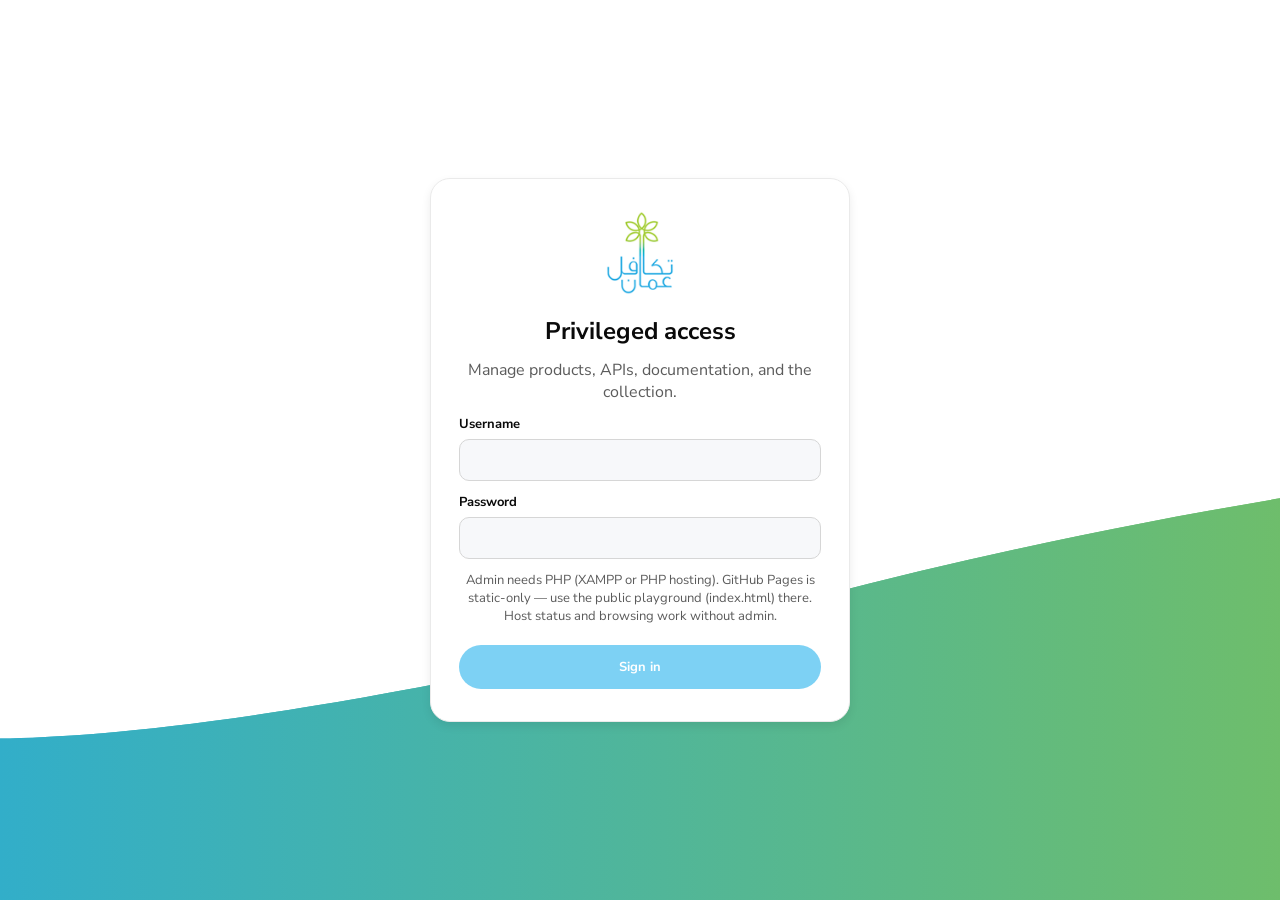
==== commit f7bc6e83: "Adding the functionality to work properly on GitHub" ====
--- a/admin.html
+++ b/admin.html
@@ -166,6 +166,7 @@
 
     <script src="handlebars.min.js"></script>
     <script src="json-viewer.js"></script>
-    <script src="admin.js?v=mobile-nav"></script>
+    <script src="static-runtime.js?v=gh-pages"></script>
+    <script src="admin.js?v=gh-pages"></script>
 </body>
 </html>
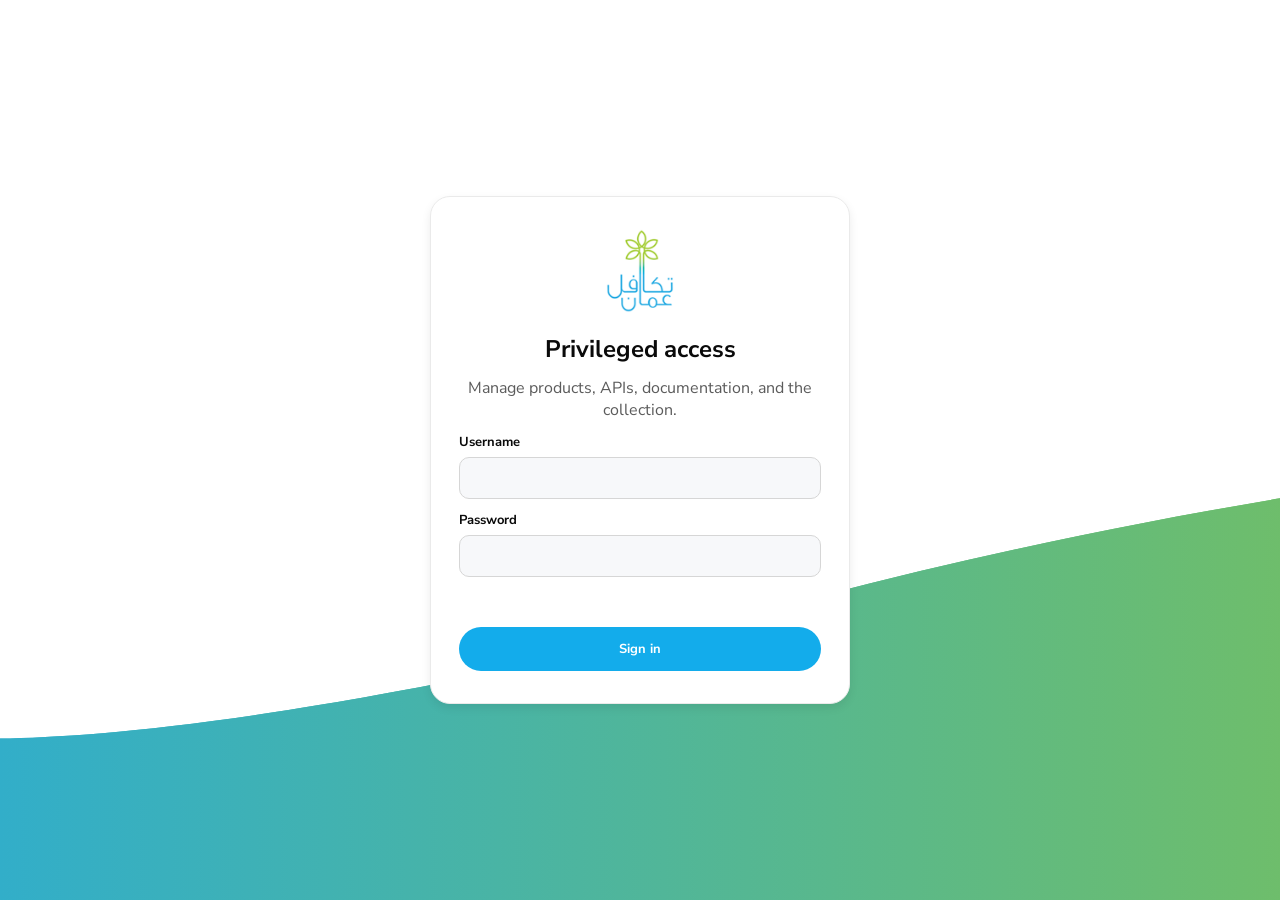
==== commit 7065224a: "Adding the files to prepare to be hosted with PHP" ====
--- a/admin.html
+++ b/admin.html
@@ -166,7 +166,6 @@
 
     <script src="handlebars.min.js"></script>
     <script src="json-viewer.js"></script>
-    <script src="static-runtime.js?v=gh-pages"></script>
-    <script src="admin.js?v=gh-pages"></script>
+    <script src="admin.js?v=mobile-nav"></script>
 </body>
 </html>
